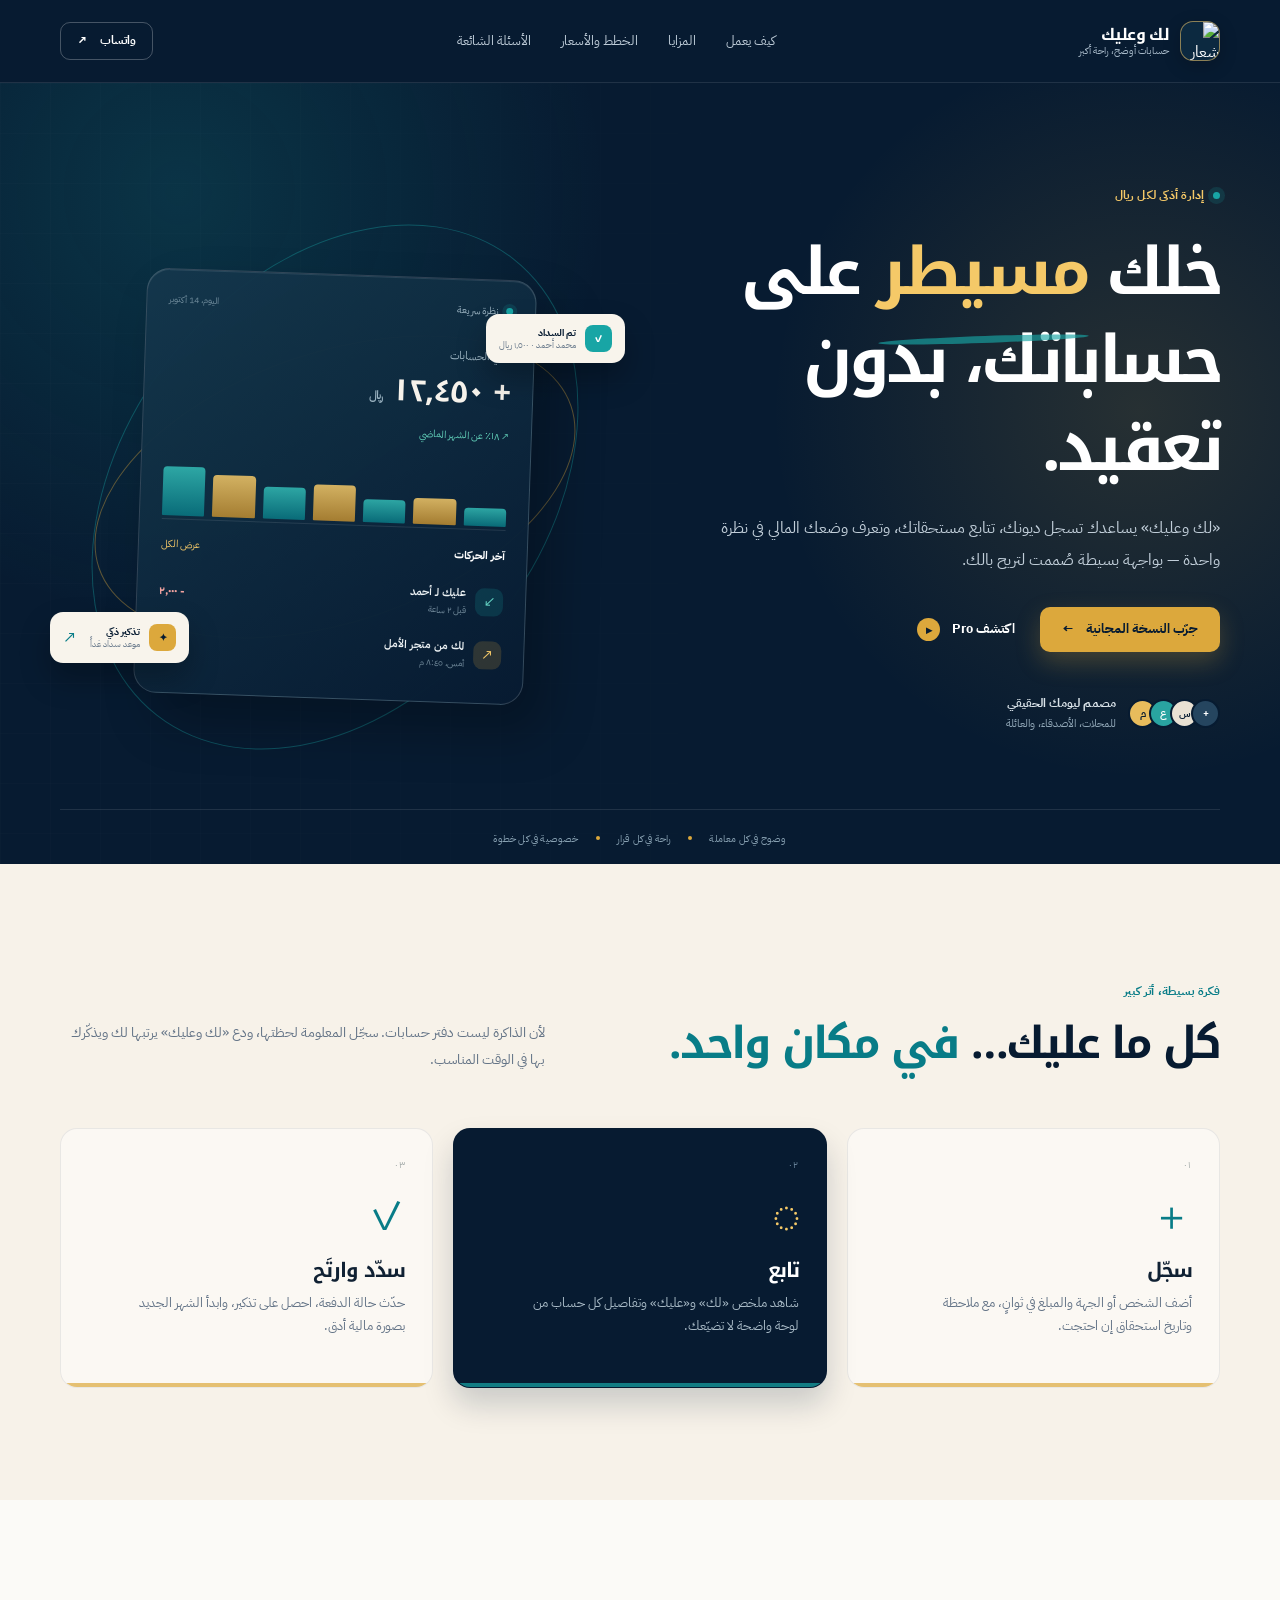
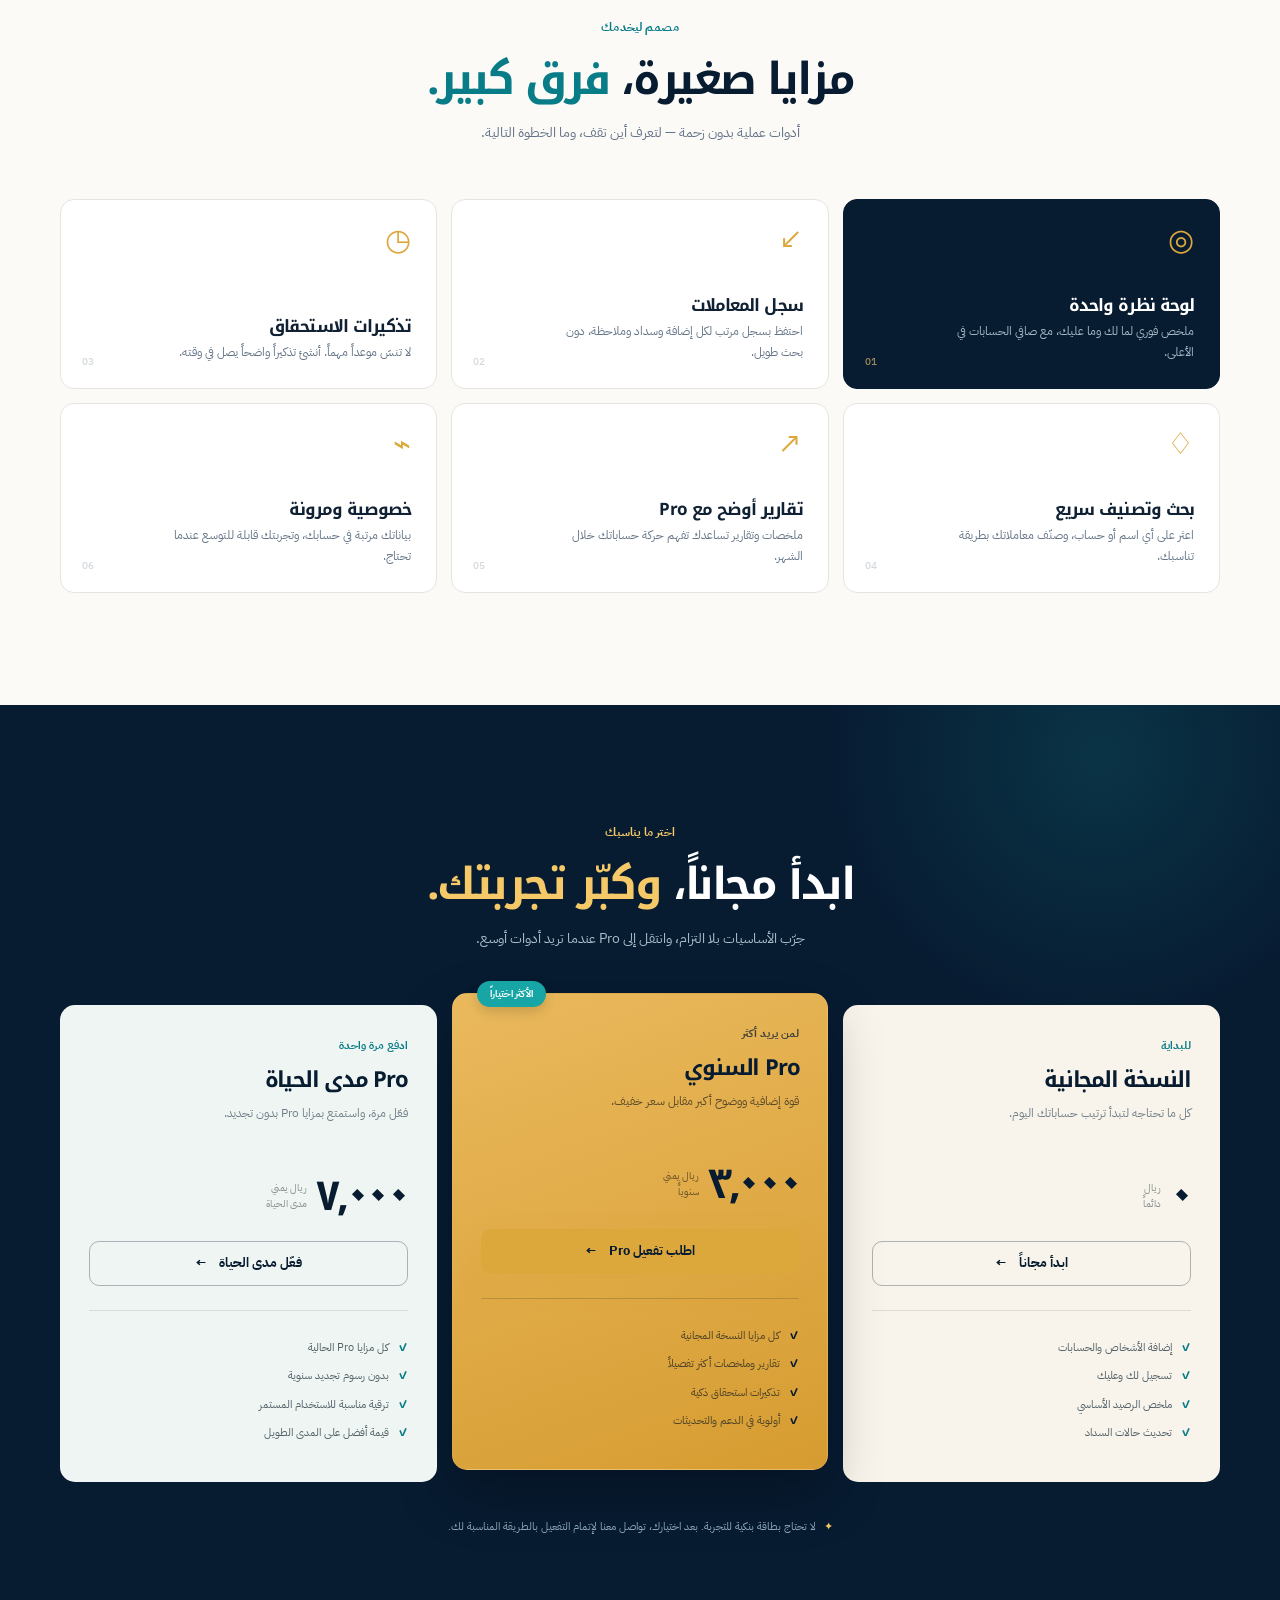
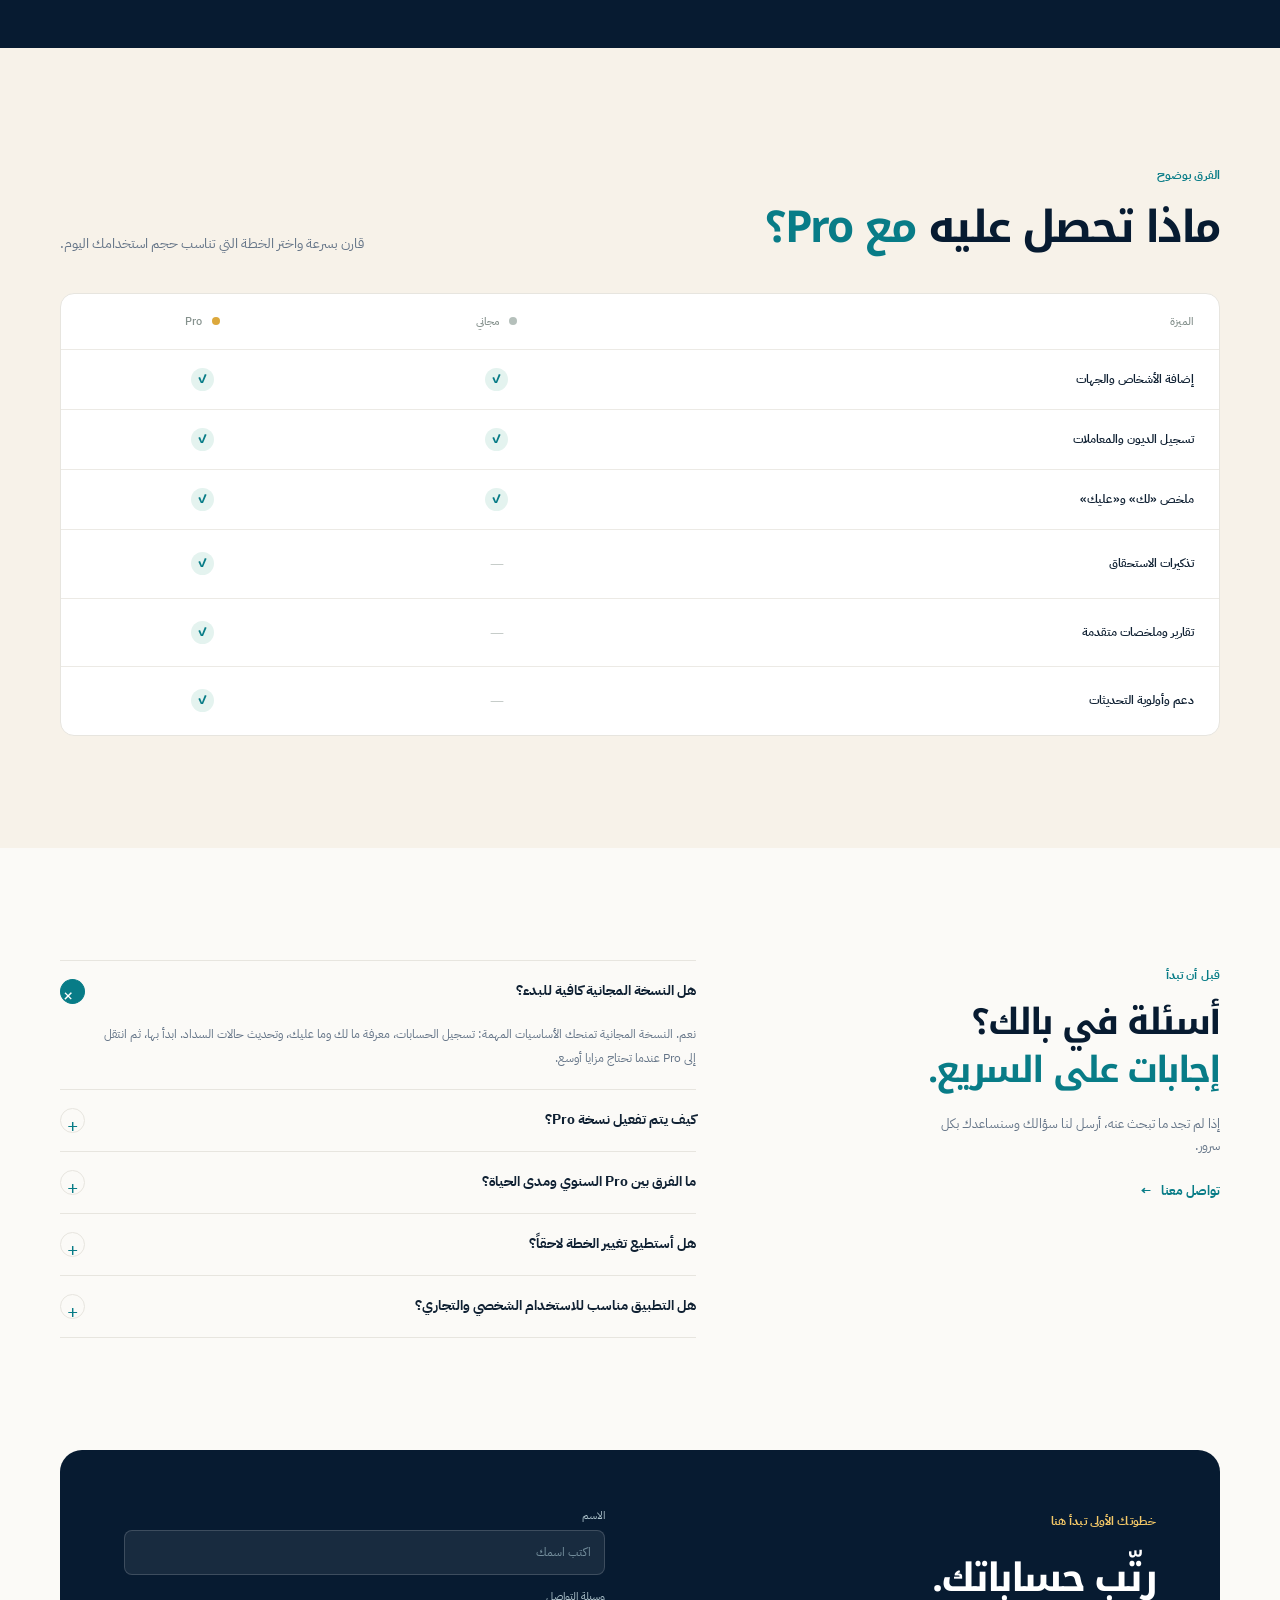
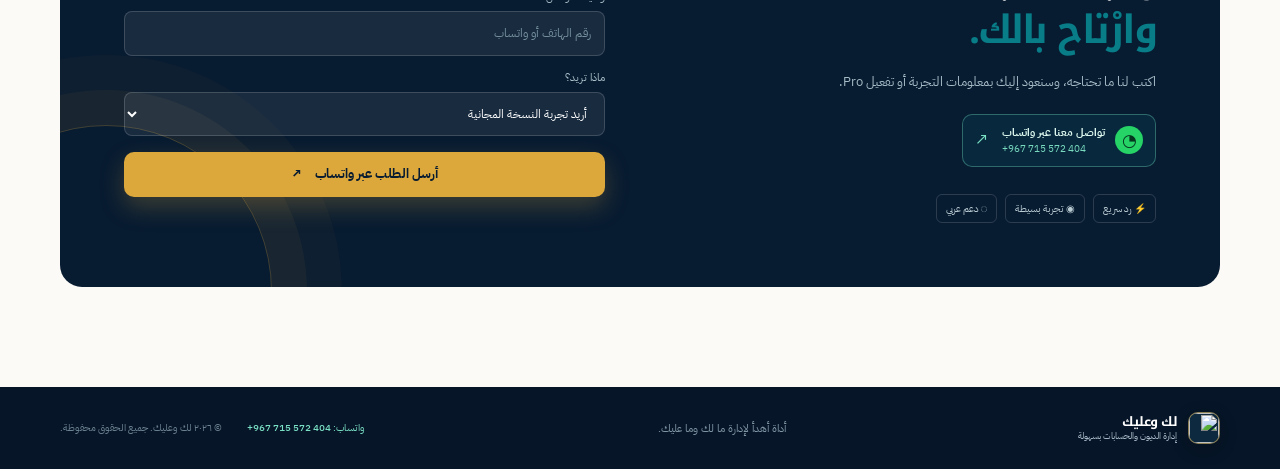
==== index.html @ b13b093b "Add files via upload" ====
<!doctype html>
<html lang="ar" dir="rtl">
  <head>
    <meta charset="UTF-8" />
    <meta name="viewport" content="width=device-width, initial-scale=1.0" />
    <meta name="theme-color" content="#071b31" />
    <meta name="description" content="لك وعليك — تطبيق ذكي لإدارة الديون والحسابات بسهولة ووضوح." />
    <title>لك وعليك | إدارة الديون والحسابات بذكاء</title>
    <link rel="preconnect" href="https://fonts.googleapis.com" />
    <link rel="preconnect" href="https://fonts.gstatic.com" crossorigin />
    <link href="https://fonts.googleapis.com/css2?family=IBM+Plex+Sans+Arabic:wght@400;500;600;700&family=Noto+Kufi+Arabic:wght@400;500;600;700;800&display=swap" rel="stylesheet" />
    <link rel="stylesheet" href="/styles.css" />
  </head>
  <body>
    <div class="site-shell">
      <header class="topbar" id="top">
        <div class="container topbar-inner">
          <a class="brand" href="#top" aria-label="العودة إلى بداية الصفحة">
            <span class="brand-mark"><img src="/public/assets/lakaleik-logo.png" alt="شعار لك وعليك" /></span>
            <span class="brand-copy"><strong>لك وعليك</strong><small>حسابات أوضح، راحة أكبر</small></span>
          </a>
          <button class="menu-toggle" type="button" aria-expanded="false" aria-controls="main-nav"><span></span><span></span><span></span><b class="sr-only">فتح القائمة</b></button>
          <nav class="main-nav" id="main-nav" aria-label="التنقل الرئيسي">
            <a href="#how">كيف يعمل</a>
            <a href="#features">المزايا</a>
            <a href="#plans">الخطط والأسعار</a>
            <a href="#faq">الأسئلة الشائعة</a>
          </nav>
          <a class="button button-small button-ghost" href="https://wa.me/967715572404" target="_blank" rel="noopener">واتساب <span>↗</span></a>
        </div>
      </header>

      <main>
        <section class="hero-section">
          <div class="hero-grid-pattern"></div>
          <div class="container hero-grid">
            <div class="hero-copy">
              <div class="eyebrow"><span class="pulse-dot"></span> إدارة أذكى لكل ريال</div>
              <h1>خلك <em>مسيطر</em> على حساباتك، بدون تعقيد.</h1>
              <p class="hero-lead">«لك وعليك» يساعدك تسجل ديونك، تتابع مستحقاتك، وتعرف وضعك المالي في نظرة واحدة — بواجهة بسيطة صُممت لتريح بالك.</p>
              <div class="hero-actions">
                <a class="button button-primary" href="#contact">جرّب النسخة المجانية <span>←</span></a>
                <a class="button button-link" href="#plans">اكتشف Pro <span class="play-icon">▶</span></a>
              </div>
              <div class="hero-proof">
                <div class="avatar-stack" aria-hidden="true"><i>م</i><i>ع</i><i>س</i><i>+</i></div>
                <div><strong>مصمم ليومك الحقيقي</strong><span>للمحلات، الأصدقاء، والعائلة</span></div>
              </div>
            </div>
            <div class="hero-visual" aria-label="معاينة واجهة التطبيق">
              <div class="orbit orbit-one"></div><div class="orbit orbit-two"></div>
              <div class="dashboard-card">
                <div class="dashboard-top"><span class="status-dot"></span><span>نظرة سريعة</span><span class="dashboard-date">اليوم، 14 أكتوبر</span></div>
                <div class="balance-block"><small>صافي الحسابات</small><strong>+ ١٢,٤٥٠ <b>ريال</b></strong><span class="trend-up">↗ ١٨٪ عن الشهر الماضي</span></div>
                <div class="mini-chart" aria-hidden="true"><span style="height:34%"></span><span style="height:49%"></span><span style="height:42%"></span><span style="height:66%"></span><span style="height:59%"></span><span style="height:78%"></span><span style="height:91%"></span></div>
                <div class="dashboard-divider"></div>
                <div class="activity-heading"><strong>آخر الحركات</strong><a href="#features">عرض الكل</a></div>
                <div class="activity-row"><span class="activity-icon teal">↙</span><span><b>عليك لـ أحمد</b><small>قبل ٢ ساعة</small></span><strong class="amount negative">- ٢,٠٠٠</strong></div>
                <div class="activity-row"><span class="activity-icon gold">↗</span><span><b>لك من متجر الأمل</b><small>أمس، ٨:٤٥ م</small></span><strong class="amount positive">+ ٤,٥٠٠</strong></div>
              </div>
              <div class="floating-note note-top"><span class="check-badge">✓</span><span><b>تم السداد</b><small>محمد أحمد · ١,٥٠٠ ريال</small></span></div>
              <div class="floating-note note-bottom"><span class="spark-icon">✦</span><span><b>تذكير ذكي</b><small>موعد سداد غداً</small></span><span class="note-arrow">↗</span></div>
            </div>
          </div>
          <div class="hero-bottom-line container"><span>وضوح في كل معاملة</span><i></i><span>راحة في كل قرار</span><i></i><span>خصوصية في كل خطوة</span></div>
        </section>

        <section class="section intro-section" id="how">
          <div class="container">
            <div class="section-heading split-heading">
              <div><span class="section-kicker">فكرة بسيطة، أثر كبير</span><h2>كل ما عليك… <span>في مكان واحد.</span></h2></div>
              <p>لأن الذاكرة ليست دفتر حسابات. سجّل المعلومة لحظتها، ودع «لك وعليك» يرتبها لك ويذكّرك بها في الوقت المناسب.</p>
            </div>
            <div class="steps-grid">
              <article class="step-card"><div class="step-number">٠١</div><div class="step-icon">＋</div><h3>سجّل</h3><p>أضف الشخص أو الجهة والمبلغ في ثوانٍ، مع ملاحظة وتاريخ استحقاق إن احتجت.</p><span class="step-line"></span></article>
              <article class="step-card featured-step"><div class="step-number">٠٢</div><div class="step-icon">◌</div><h3>تابع</h3><p>شاهد ملخص «لك» و«عليك» وتفاصيل كل حساب من لوحة واضحة لا تضيّعك.</p><span class="step-line"></span></article>
              <article class="step-card"><div class="step-number">٠٣</div><div class="step-icon">✓</div><h3>سدّد وارتَح</h3><p>حدّث حالة الدفعة، احصل على تذكير، وابدأ الشهر الجديد بصورة مالية أدق.</p><span class="step-line"></span></article>
            </div>
          </div>
        </section>

        <section class="section features-section" id="features">
          <div class="container">
            <div class="section-heading center-heading"><span class="section-kicker">مصمم ليخدمك</span><h2>مزايا صغيرة، <span>فرق كبير.</span></h2><p>أدوات عملية بدون زحمة — لتعرف أين تقف، وما الخطوة التالية.</p></div>
            <div class="features-grid">
              <article class="feature-card feature-highlight"><span class="feature-symbol">◎</span><div><h3>لوحة نظرة واحدة</h3><p>ملخص فوري لما لك وما عليك، مع صافي الحسابات في الأعلى.</p></div><b class="feature-index">01</b></article>
              <article class="feature-card"><span class="feature-symbol">↙</span><div><h3>سجل المعاملات</h3><p>احتفظ بسجل مرتب لكل إضافة وسداد وملاحظة، دون بحث طويل.</p></div><b class="feature-index">02</b></article>
              <article class="feature-card"><span class="feature-symbol">◷</span><div><h3>تذكيرات الاستحقاق</h3><p>لا تنسَ موعداً مهماً. أنشئ تذكيراً واضحاً يصل في وقته.</p></div><b class="feature-index">03</b></article>
              <article class="feature-card"><span class="feature-symbol">♢</span><div><h3>بحث وتصنيف سريع</h3><p>اعثر على أي اسم أو حساب، وصنّف معاملاتك بطريقة تناسبك.</p></div><b class="feature-index">04</b></article>
              <article class="feature-card"><span class="feature-symbol">↗</span><div><h3>تقارير أوضح مع Pro</h3><p>ملخصات وتقارير تساعدك تفهم حركة حساباتك خلال الشهر.</p></div><b class="feature-index">05</b></article>
              <article class="feature-card"><span class="feature-symbol">⌁</span><div><h3>خصوصية ومرونة</h3><p>بياناتك مرتبة في حسابك، وتجربتك قابلة للتوسع عندما تحتاج.</p></div><b class="feature-index">06</b></article>
            </div>
          </div>
        </section>

        <section class="section pricing-section" id="plans">
          <div class="pricing-glow"></div>
          <div class="container">
            <div class="section-heading center-heading light-heading"><span class="section-kicker">اختر ما يناسبك</span><h2>ابدأ مجاناً، <span>وكبّر تجربتك.</span></h2><p>جرّب الأساسيات بلا التزام، وانتقل إلى Pro عندما تريد أدوات أوسع.</p></div>
            <div class="pricing-grid">
              <article class="price-card free-card"><div class="plan-label">للبداية</div><h3>النسخة المجانية</h3><p class="plan-description">كل ما تحتاجه لتبدأ ترتيب حساباتك اليوم.</p><div class="price-line"><strong>٠</strong><span>ريال<br />دائماً</span></div><a class="button button-outline-dark" href="#contact" data-plan="النسخة المجانية">ابدأ مجاناً <span>←</span></a><ul class="check-list"><li>إضافة الأشخاص والحسابات</li><li>تسجيل لك وعليك</li><li>ملخص الرصيد الأساسي</li><li>تحديث حالات السداد</li></ul></article>
              <article class="price-card pro-card"><div class="popular-ribbon">الأكثر اختياراً</div><div class="plan-label">لمن يريد أكثر</div><h3>Pro السنوي</h3><p class="plan-description">قوة إضافية ووضوح أكبر مقابل سعر خفيف.</p><div class="price-line"><strong>٣,٠٠٠</strong><span>ريال يمني<br />سنوياً</span></div><a class="button button-primary" href="#contact" data-plan="Pro السنوي — 3000 ريال يمني">اطلب تفعيل Pro <span>←</span></a><ul class="check-list"><li>كل مزايا النسخة المجانية</li><li>تقارير وملخصات أكثر تفصيلاً</li><li>تذكيرات استحقاق ذكية</li><li>أولوية في الدعم والتحديثات</li></ul></article>
              <article class="price-card lifetime-card"><div class="plan-label">ادفع مرة واحدة</div><h3>Pro مدى الحياة</h3><p class="plan-description">فعّل مرة، واستمتع بمزايا Pro بدون تجديد.</p><div class="price-line"><strong>٧,٠٠٠</strong><span>ريال يمني<br />مدى الحياة</span></div><a class="button button-outline-dark" href="#contact" data-plan="Pro مدى الحياة — 7000 ريال يمني">فعّل مدى الحياة <span>←</span></a><ul class="check-list"><li>كل مزايا Pro الحالية</li><li>بدون رسوم تجديد سنوية</li><li>ترقية مناسبة للاستخدام المستمر</li><li>قيمة أفضل على المدى الطويل</li></ul></article>
            </div>
            <p class="pricing-note"><span>✦</span> لا تحتاج بطاقة بنكية للتجربة. بعد اختيارك، تواصل معنا لإتمام التفعيل بالطريقة المناسبة لك.</p>
          </div>
        </section>

        <section class="section compare-section">
          <div class="container">
            <div class="section-heading split-heading compare-heading"><div><span class="section-kicker">الفرق بوضوح</span><h2>ماذا تحصل عليه <span>مع Pro؟</span></h2></div><p>قارن بسرعة واختر الخطة التي تناسب حجم استخدامك اليوم.</p></div>
            <div class="comparison-wrap"><table class="comparison-table"><thead><tr><th>الميزة</th><th><span class="table-plan free-plan-dot"></span> مجاني</th><th><span class="table-plan pro-plan-dot"></span> Pro</th></tr></thead><tbody><tr><td>إضافة الأشخاص والجهات</td><td><span class="yes">✓</span></td><td><span class="yes">✓</span></td></tr><tr><td>تسجيل الديون والمعاملات</td><td><span class="yes">✓</span></td><td><span class="yes">✓</span></td></tr><tr><td>ملخص «لك» و«عليك»</td><td><span class="yes">✓</span></td><td><span class="yes">✓</span></td></tr><tr><td>تذكيرات الاستحقاق</td><td><span class="muted-dash">—</span></td><td><span class="yes">✓</span></td></tr><tr><td>تقارير وملخصات متقدمة</td><td><span class="muted-dash">—</span></td><td><span class="yes">✓</span></td></tr><tr><td>دعم وأولوية التحديثات</td><td><span class="muted-dash">—</span></td><td><span class="yes">✓</span></td></tr></tbody></table></div>
          </div>
        </section>

        <section class="section faq-section" id="faq">
          <div class="container faq-layout">
            <div class="faq-intro"><span class="section-kicker">قبل أن تبدأ</span><h2>أسئلة في بالك؟<br /><span>إجابات على السريع.</span></h2><p>إذا لم تجد ما تبحث عنه، أرسل لنا سؤالك وسنساعدك بكل سرور.</p><a class="text-link" href="#contact">تواصل معنا <span>←</span></a></div>
            <div class="faq-list">
              <details open><summary>هل النسخة المجانية كافية للبدء؟<span>+</span></summary><p>نعم. النسخة المجانية تمنحك الأساسيات المهمة: تسجيل الحسابات، معرفة ما لك وما عليك، وتحديث حالات السداد. ابدأ بها، ثم انتقل إلى Pro عندما تحتاج مزايا أوسع.</p></details>
              <details><summary>كيف يتم تفعيل نسخة Pro؟<span>+</span></summary><p>اختر الخطة المناسبة من الصفحة وأرسل طلب التفعيل. سيتواصل معك فريقنا لتأكيد بياناتك وإتمام التفعيل بالطريقة المتاحة لك.</p></details>
              <details><summary>ما الفرق بين Pro السنوي ومدى الحياة؟<span>+</span></summary><p>التفعيل السنوي يكلف 3000 ريال يمني ويجدد كل سنة، بينما تفعيل مدى الحياة يكلف 7000 ريال يمني ويدفع مرة واحدة دون رسوم تجديد.</p></details>
              <details><summary>هل أستطيع تغيير الخطة لاحقاً؟<span>+</span></summary><p>بالتأكيد. يمكنك البدء بالمجاني ثم طلب الترقية إلى Pro في أي وقت يناسبك.</p></details>
              <details><summary>هل التطبيق مناسب للاستخدام الشخصي والتجاري؟<span>+</span></summary><p>نعم، صُمم ليكون مفيداً في الحسابات الشخصية، بين الأصدقاء والعائلة، ولأصحاب المحلات والأعمال الصغيرة.</p></details>
            </div>
          </div>
        </section>

        <section class="contact-section" id="contact">
          <div class="container contact-card">
            <div class="contact-copy"><span class="section-kicker">خطوتك الأولى تبدأ هنا</span><h2>رتّب حساباتك.<br /><span>وارْتاح بالك.</span></h2><p>اكتب لنا ما تحتاجه، وسنعود إليك بمعلومات التجربة أو تفعيل Pro.</p><a class="whatsapp-link" href="https://wa.me/967715572404?text=%D8%A7%D9%84%D8%B3%D9%84%D8%A7%D9%85%20%D8%B9%D9%84%D9%8A%D9%83%D9%85%D8%8C%20%D8%A3%D8%B1%D8%BA%D8%A8%20%D8%A8%D9%85%D8%B9%D8%B1%D9%81%D8%A9%20%D8%A7%D9%84%D9%85%D8%B2%D9%8A%D8%AF%20%D8%B9%D9%86%20%D8%AA%D8%B7%D8%A8%D9%8A%D9%82%20%D9%84%D9%83%20%D9%88%D8%B9%D9%84%D9%8A%D9%83" target="_blank" rel="noopener"><span class="whatsapp-icon">◔</span><span><b>تواصل معنا عبر واتساب</b><small dir="ltr">+967 715 572 404</small></span><span class="whatsapp-arrow">↗</span></a><div class="contact-badges"><span>⚡ رد سريع</span><span>◉ تجربة بسيطة</span><span>◌ دعم عربي</span></div></div>
            <form class="contact-form" id="contact-form"><label>الاسم <input name="name" type="text" placeholder="اكتب اسمك" required /></label><label>وسيلة التواصل <input name="contact" type="text" placeholder="رقم الهاتف أو واتساب" required /></label><label>ماذا تريد؟ <select name="plan"><option value="النسخة المجانية">أريد تجربة النسخة المجانية</option><option value="Pro السنوي">أريد تفعيل Pro السنوي</option><option value="Pro مدى الحياة">أريد تفعيل Pro مدى الحياة</option><option value="استفسار عام">لدي استفسار عام</option></select></label><button class="button button-primary button-full" type="submit">أرسل الطلب عبر واتساب <span>↗</span></button><p class="form-status" id="form-status" role="status"></p></form>
          </div>
        </section>
      </main>

      <footer class="footer"><div class="container footer-inner"><a class="brand footer-brand" href="#top"><span class="brand-mark"><img src="/public/assets/lakaleik-logo.png" alt="" /></span><span class="brand-copy"><strong>لك وعليك</strong><small>إدارة الديون والحسابات بسهولة</small></span></a><p>أداة أهدأ لإدارة ما لك وما عليك.</p><a class="footer-whatsapp" href="https://wa.me/967715572404" target="_blank" rel="noopener">واتساب: <b dir="ltr">+967 715 572 404</b></a><span class="footer-copy">© ٢٠٢٦ لك وعليك. جميع الحقوق محفوظة.</span></div></footer>
    </div>
    <div class="toast" id="toast" role="status"></div>
    <script src="/script.js" defer></script>
  </body>
</html>
---- styles.css ----
@import url('https://fonts.googleapis.com/css2?family=IBM+Plex+Sans+Arabic:wght@400;500;600;700&family=Noto+Kufi+Arabic:wght@400;500;600;700;800&display=swap');

:root { --navy:#071b31; --navy-2:#0b2742; --ink:#102133; --muted:#647487; --cream:#f7f2e9; --paper:#fbfaf7; --gold:#dca83c; --gold-light:#f5c968; --teal:#18a5a5; --teal-deep:#087c87; --line:#e7e5df; --shadow:0 18px 55px rgba(7,27,49,.12); }
* { box-sizing:border-box; }
html { scroll-behavior:smooth; }
body { margin:0; color:var(--ink); background:var(--paper); font-family:'IBM Plex Sans Arabic',Tahoma,sans-serif; line-height:1.75; -webkit-font-smoothing:antialiased; }
a { color:inherit; text-decoration:none; }
button,input,select { font:inherit; }
button { cursor:pointer; }
img { max-width:100%; display:block; }
.container { width:min(1160px,calc(100% - 48px)); margin-inline:auto; }
.sr-only { position:absolute; width:1px; height:1px; padding:0; margin:-1px; overflow:hidden; clip:rect(0,0,0,0); white-space:nowrap; border:0; }

.topbar { position:relative; z-index:20; background:var(--navy); color:#fff; border-bottom:1px solid rgba(255,255,255,.1); }
.topbar-inner { min-height:82px; display:flex; align-items:center; gap:28px; }
.brand { display:inline-flex; align-items:center; gap:11px; min-width:max-content; }
.brand-mark { width:40px; height:40px; border-radius:13px; overflow:hidden; border:1px solid rgba(245,201,104,.55); background:#0c2940; box-shadow:0 5px 18px rgba(0,0,0,.2); }
.brand-mark img { width:100%; height:100%; object-fit:cover; }
.brand-copy { display:flex; flex-direction:column; gap:0; line-height:1.25; }
.brand-copy strong { font-family:'Noto Kufi Arabic',sans-serif; font-size:16px; letter-spacing:-.04em; }
.brand-copy small { color:#a8bac9; font-size:10px; }
.main-nav { display:flex; align-items:center; gap:30px; margin-inline:auto; color:#bdcbd7; font-size:13px; }
.main-nav a { transition:color .2s; }
.main-nav a:hover { color:var(--gold-light); }
.button { display:inline-flex; align-items:center; justify-content:center; gap:12px; border-radius:10px; padding:13px 21px; border:1px solid transparent; font-weight:700; font-size:13px; line-height:1.3; transition:transform .2s, box-shadow .2s, background .2s, border-color .2s; }
.button:hover { transform:translateY(-2px); }
.button-primary { background:var(--gold); color:var(--navy); box-shadow:0 10px 24px rgba(220,168,60,.25); }
.button-primary:hover { background:var(--gold-light); box-shadow:0 14px 28px rgba(220,168,60,.3); }
.button-ghost { color:#fff; border-color:rgba(255,255,255,.25); padding:10px 16px; }
.button-ghost:hover { border-color:var(--gold); color:var(--gold-light); }
.button-small { font-size:12px; }
.button-link { color:#fff; padding-inline:0; }
.button-link:hover { color:var(--gold-light); }
.play-icon { width:23px; height:23px; display:grid; place-items:center; font-size:8px; color:var(--navy); background:var(--gold); border-radius:50%; }
.menu-toggle { display:none; margin-inline-start:auto; background:transparent; border:0; padding:8px; }
.menu-toggle span { display:block; width:22px; height:2px; background:#fff; margin:4px 0; border-radius:2px; }

.hero-section { position:relative; overflow:hidden; background:var(--navy); color:#fff; min-height:650px; padding:82px 0 0; }
.hero-section:before { content:''; position:absolute; inset:0; background:radial-gradient(circle at 14% 14%,rgba(24,165,165,.18),transparent 33%), radial-gradient(circle at 89% 42%,rgba(220,168,60,.15),transparent 30%); pointer-events:none; }
.hero-grid-pattern { position:absolute; inset:0; opacity:.12; background-image:linear-gradient(rgba(255,255,255,.15) 1px,transparent 1px),linear-gradient(90deg,rgba(255,255,255,.15) 1px,transparent 1px); background-size:50px 50px; mask-image:linear-gradient(90deg,rgba(0,0,0,.7),transparent 78%); }
.hero-grid { position:relative; display:grid; grid-template-columns:1fr 1fr; gap:60px; align-items:center; }
.hero-copy { padding:15px 0 75px; max-width:590px; }
.eyebrow,.section-kicker { display:inline-flex; align-items:center; gap:9px; text-transform:none; color:var(--gold-light); font-size:12px; font-weight:700; letter-spacing:.01em; }
.pulse-dot { width:7px; height:7px; display:inline-block; border-radius:50%; background:var(--teal); box-shadow:0 0 0 5px rgba(24,165,165,.16); }
h1,h2,h3 { font-family:'Noto Kufi Arabic',sans-serif; margin:0; line-height:1.35; letter-spacing:-.055em; }
h1 { font-size:clamp(38px,5.1vw,68px); margin:20px 0 20px; max-width:590px; }
h1 em { color:var(--gold-light); font-style:normal; position:relative; white-space:nowrap; }
h1 em:after { content:''; position:absolute; right:0; left:3px; bottom:-9px; height:7px; background:var(--teal); opacity:.65; transform:skew(-25deg) rotate(-2deg); border-radius:50%; }
.hero-lead { color:#c1ced9; font-size:16px; max-width:535px; line-height:2; margin:0 0 28px; }
.hero-actions { display:flex; align-items:center; gap:24px; flex-wrap:wrap; }
.hero-proof { margin-top:38px; display:flex; align-items:center; gap:12px; color:#dce5eb; font-size:12px; }
.hero-proof strong,.hero-proof span { display:block; }
.hero-proof span { color:#8fa5b5; font-size:11px; }
.avatar-stack { display:flex; direction:ltr; padding-left:8px; }
.avatar-stack i { display:grid; place-items:center; width:29px; height:29px; border:2px solid var(--navy); margin-left:-8px; border-radius:50%; background:#e8bc5c; color:var(--navy); font-size:10px; font-style:normal; font-weight:700; }
.avatar-stack i:nth-child(2) { background:#29a4a1; color:#fff; }.avatar-stack i:nth-child(3) { background:#e9e1d3; }.avatar-stack i:nth-child(4) { background:#25455f; color:#fff; }
.hero-visual { position:relative; min-height:505px; display:grid; place-items:center; }
.orbit { position:absolute; border-radius:50%; border:1px solid rgba(220,168,60,.4); transform:rotate(-19deg); }
.orbit-one { width:500px; height:270px; }.orbit-two { width:420px; height:580px; border-color:rgba(24,165,165,.38); transform:rotate(38deg); }
.dashboard-card { position:relative; z-index:2; width:min(390px,90%); padding:22px; border:1px solid rgba(255,255,255,.16); border-radius:23px; background:linear-gradient(145deg,rgba(20,55,76,.97),rgba(7,27,49,.98)); box-shadow:22px 28px 50px rgba(0,0,0,.26),inset 0 1px rgba(255,255,255,.1); transform:rotate(2deg); }
.dashboard-top { display:flex; align-items:center; gap:7px; color:#9cb4c2; font-size:10px; }.status-dot { width:7px; height:7px; border-radius:50%; background:var(--teal); box-shadow:0 0 0 4px rgba(24,165,165,.15); }.dashboard-date { margin-right:auto; color:#708c9c; font-size:9px; }
.balance-block { padding:27px 0 16px; }.balance-block small { color:#9cb4c2; font-size:11px; display:block; }.balance-block strong { display:block; font-size:31px; font-family:'Noto Kufi Arabic'; color:#f6f2eb; letter-spacing:-.04em; }.balance-block strong b { font-family:'IBM Plex Sans Arabic'; font-size:12px; color:#9cb4c2; font-weight:500; }.trend-up { color:#62d1ba; font-size:10px; }
.mini-chart { height:65px; display:flex; align-items:end; justify-content:space-between; gap:8px; padding:8px 0 3px; }.mini-chart span { flex:1; border-radius:4px 4px 1px 1px; background:linear-gradient(to top,var(--teal-deep),#35c5bd); opacity:.8; }.mini-chart span:nth-child(2n) { background:linear-gradient(to top,#bf8c2f,var(--gold-light)); opacity:.85; }
.dashboard-divider { height:1px; background:rgba(255,255,255,.1); }.activity-heading { display:flex; justify-content:space-between; padding:16px 0 10px; font-size:11px; }.activity-heading a { color:var(--gold-light); font-size:10px; }.activity-row { display:grid; grid-template-columns:28px 1fr auto; align-items:center; gap:9px; padding:9px 0; }.activity-icon { display:grid; place-items:center; width:28px; height:28px; border-radius:9px; font-size:15px; }.activity-icon.teal { color:#65d5c5; background:rgba(24,165,165,.18); }.activity-icon.gold { color:var(--gold-light); background:rgba(220,168,60,.18); }.activity-row b,.activity-row small { display:block; }.activity-row b { font-size:11px; color:#ecf1f3; font-weight:600; }.activity-row small { color:#71899a; font-size:9px; }.amount { font-size:11px; }.amount.negative { color:#f2a3a0; }.amount.positive { color:#6bd5bf; }
.floating-note { position:absolute; z-index:4; display:flex; align-items:center; gap:9px; background:#f8f4ec; color:var(--navy); border-radius:13px; padding:11px 13px; box-shadow:0 16px 30px rgba(0,0,0,.26); font-size:10px; animation:float 5s ease-in-out infinite; }.floating-note b,.floating-note small { display:block; line-height:1.35; }.floating-note small { color:#718091; font-size:9px; }.note-top { top:80px; right:-15px; }.note-bottom { bottom:76px; left:-10px; animation-delay:-2.2s; }.check-badge,.spark-icon { display:grid; place-items:center; width:27px; height:27px; border-radius:8px; color:#fff; font-weight:700; }.check-badge { background:var(--teal); }.spark-icon { background:var(--gold); color:var(--navy); }.note-arrow { color:var(--teal-deep); font-size:17px; margin-right:4px; }.hero-bottom-line { position:relative; display:flex; justify-content:center; align-items:center; gap:17px; padding:20px 0 17px; color:#87a0b1; font-size:10px; letter-spacing:.02em; border-top:1px solid rgba(255,255,255,.1); }.hero-bottom-line i { width:4px; height:4px; border-radius:50%; background:var(--gold); }
@keyframes float { 0%,100%{transform:translateY(0)} 50%{transform:translateY(-8px)} }

.section { padding:112px 0; }.section-heading { margin-bottom:54px; }.section-kicker { color:var(--teal-deep); font-size:12px; margin-bottom:12px; }.section-heading h2 { font-size:clamp(28px,3.5vw,44px); color:var(--navy); }.section-heading h2 span,.faq-intro h2 span,.contact-copy h2 span { color:var(--teal-deep); }.section-heading > p { color:var(--muted); max-width:485px; margin:12px 0 0; font-size:14px; }.split-heading { display:flex; justify-content:space-between; align-items:end; gap:40px; }.split-heading > p { margin:0; line-height:1.9; }.center-heading { text-align:center; }.center-heading > p { margin-inline:auto; }
.intro-section { background:var(--cream); }.steps-grid { display:grid; grid-template-columns:repeat(3,1fr); gap:20px; }.step-card { position:relative; min-height:260px; background:rgba(255,255,255,.46); border:1px solid rgba(16,33,51,.08); border-radius:17px; padding:27px; overflow:hidden; transition:transform .25s,box-shadow .25s; }.step-card:hover { transform:translateY(-7px); box-shadow:var(--shadow); }.step-card.featured-step { background:var(--navy); color:#fff; box-shadow:0 17px 30px rgba(7,27,49,.18); }.step-number { color:#a9b0ae; font-size:10px; letter-spacing:.08em; }.featured-step .step-number { color:#668198; }.step-icon { font-size:41px; color:var(--teal-deep); line-height:1; margin:23px 0 20px; }.featured-step .step-icon { color:var(--gold-light); }.step-card h3 { font-size:20px; }.step-card p { color:var(--muted); font-size:13px; line-height:1.8; margin:7px 0 0; max-width:270px; }.featured-step p { color:#a8bac6; }.step-line { position:absolute; bottom:0; right:0; left:0; height:4px; background:var(--teal); opacity:.7; }.step-card:not(.featured-step) .step-line { background:var(--gold); }
.features-section { background:var(--paper); }.features-grid { display:grid; grid-template-columns:repeat(3,1fr); gap:14px; }.feature-card { min-height:190px; display:flex; flex-direction:column; justify-content:space-between; padding:25px; background:#fff; border:1px solid var(--line); border-radius:14px; position:relative; overflow:hidden; transition:transform .25s,box-shadow .25s,border-color .25s; }.feature-card:hover { transform:translateY(-5px); box-shadow:var(--shadow); border-color:#d4d6d0; }.feature-highlight { background:var(--navy); color:#fff; border-color:var(--navy); }.feature-symbol { color:var(--gold); font-size:30px; line-height:1; }.feature-card h3 { font-size:17px; margin-top:15px; }.feature-card p { color:var(--muted); font-size:12px; margin:4px 0 0; line-height:1.75; max-width:255px; }.feature-highlight p { color:#a5bac7; }.feature-index { position:absolute; left:21px; bottom:18px; color:#bbc3c7; opacity:.65; font-size:10px; font-weight:500; }.feature-highlight .feature-index { color:var(--gold-light); }
.pricing-section { position:relative; overflow:hidden; background:var(--navy); color:#fff; }.pricing-glow { position:absolute; width:600px; height:600px; border-radius:50%; background:radial-gradient(circle,rgba(24,165,165,.18),transparent 65%); top:-250px; right:-120px; }.light-heading .section-kicker { color:var(--gold-light); }.light-heading h2 { color:#fff; }.light-heading h2 span { color:var(--gold-light); }.light-heading > p { color:#a9bfca; }
.pricing-grid { position:relative; display:grid; grid-template-columns:repeat(3,1fr); gap:15px; align-items:stretch; }.price-card { position:relative; background:#f8f4eb; color:var(--navy); border-radius:15px; padding:30px 28px; display:flex; flex-direction:column; border:1px solid rgba(255,255,255,.1); }.pro-card { background:linear-gradient(160deg,#eab95d,#d69c31); transform:translateY(-12px); box-shadow:0 24px 55px rgba(0,0,0,.26); }.lifetime-card { background:#eef5f2; }.plan-label { font-size:11px; font-weight:700; color:var(--teal-deep); }.pro-card .plan-label { color:var(--navy); opacity:.75; }.price-card h3 { font-size:22px; margin-top:10px; }.plan-description { min-height:53px; color:#73808a; font-size:12px; line-height:1.7; margin:8px 0 19px; }.pro-card .plan-description { color:#5d4b28; }.price-line { display:flex; align-items:center; gap:9px; margin-bottom:24px; }.price-line strong { font-size:42px; line-height:1; font-family:'Noto Kufi Arabic'; letter-spacing:-.08em; }.price-line span { color:#87918f; font-size:10px; line-height:1.6; }.pro-card .price-line span { color:#68542a; }.button-outline-dark { border-color:rgba(7,27,49,.3); color:var(--navy); }.button-outline-dark:hover { background:var(--navy); color:#fff; }.price-card .button { width:100%; }.check-list { list-style:none; padding:0; margin:24px 0 0; border-top:1px solid rgba(16,33,51,.12); padding-top:18px; }.check-list li { color:#53626a; font-size:11px; margin:9px 0; padding-right:19px; position:relative; }.check-list li:before { content:'✓'; position:absolute; right:0; color:var(--teal-deep); font-weight:700; }.pro-card .check-list { border-color:rgba(7,27,49,.18); }.pro-card .check-list li { color:#4f4327; }.pro-card .check-list li:before { color:var(--navy); }.popular-ribbon { position:absolute; top:-13px; left:24px; padding:4px 13px; border-radius:999px; background:var(--teal); color:#fff; font-size:10px; font-weight:700; box-shadow:0 5px 12px rgba(0,0,0,.14); }.pricing-note { position:relative; color:#8ca5b3; text-align:center; margin:35px 0 0; font-size:11px; }.pricing-note span { color:var(--gold-light); margin-left:5px; }
.compare-section { background:var(--cream); }.compare-heading { margin-bottom:35px; }.comparison-wrap { overflow-x:auto; background:#fff; border:1px solid var(--line); border-radius:14px; }.comparison-table { width:100%; border-collapse:collapse; min-width:620px; text-align:right; }.comparison-table th,.comparison-table td { padding:18px 25px; border-bottom:1px solid #eceae5; font-size:12px; }.comparison-table th { color:#85918d; font-weight:500; font-size:11px; }.comparison-table th:not(:first-child) { text-align:center; }.comparison-table tr:last-child td { border-bottom:0; }.comparison-table td:first-child { color:var(--ink); font-weight:600; }.comparison-table td:not(:first-child) { text-align:center; }.table-plan { display:inline-block; width:8px; height:8px; border-radius:50%; margin-left:7px; }.free-plan-dot { background:#b5c0bb; }.pro-plan-dot { background:var(--gold); }.yes { display:inline-grid; place-items:center; width:23px; height:23px; border-radius:50%; color:var(--teal-deep); background:#e4f3ef; font-weight:700; }.muted-dash { color:#c6ccc9; font-size:18px; }
.faq-section { background:var(--paper); }.faq-layout { display:grid; grid-template-columns:.8fr 1.2fr; gap:100px; align-items:start; }.faq-intro h2 { font-size:36px; color:var(--navy); }.faq-intro p { color:var(--muted); font-size:13px; max-width:300px; margin:18px 0; }.text-link { color:var(--teal-deep); font-weight:700; font-size:13px; }.text-link span { margin-right:6px; }.faq-list details { border-top:1px solid var(--line); padding:0; }.faq-list details:last-child { border-bottom:1px solid var(--line); }.faq-list summary { list-style:none; display:flex; align-items:center; justify-content:space-between; padding:18px 0; cursor:pointer; font-weight:700; font-size:14px; color:var(--ink); }.faq-list summary::-webkit-details-marker { display:none; }.faq-list summary span { display:grid; place-items:center; width:25px; height:25px; border:1px solid var(--line); border-radius:50%; color:var(--teal-deep); font-size:19px; font-weight:400; transition:transform .2s,background .2s; }.faq-list details[open] summary span { transform:rotate(45deg); background:var(--teal-deep); color:#fff; border-color:var(--teal-deep); }.faq-list details p { max-width:600px; color:var(--muted); font-size:12px; line-height:2; padding:0 0 19px; margin:0; }
.contact-section { padding:0 0 100px; background:var(--paper); }.contact-card { background:var(--navy); border-radius:22px; padding:56px 64px; display:grid; grid-template-columns:1fr 1fr; gap:70px; color:#fff; position:relative; overflow:hidden; }.contact-card:after { content:''; position:absolute; width:330px; height:330px; border:1px solid rgba(220,168,60,.27); border-radius:50%; left:-120px; bottom:-170px; box-shadow:0 0 0 35px rgba(220,168,60,.05),0 0 0 70px rgba(220,168,60,.03); }.contact-copy { position:relative; z-index:1; }.contact-copy .section-kicker { color:var(--gold-light); }.contact-copy h2 { color:#fff; font-size:39px; margin:8px 0 14px; }.contact-copy p { color:#a7bcc7; font-size:13px; max-width:330px; }.contact-badges { display:flex; gap:8px; flex-wrap:wrap; margin-top:27px; }.contact-badges span { color:#b9cbd2; border:1px solid rgba(255,255,255,.15); padding:5px 9px; border-radius:6px; font-size:10px; }.contact-form { position:relative; z-index:1; display:grid; gap:12px; }.contact-form label { color:#abc0c9; font-size:11px; }.contact-form input,.contact-form select { width:100%; display:block; margin-top:5px; border:1px solid rgba(255,255,255,.16); background:rgba(255,255,255,.07); color:#fff; border-radius:8px; padding:11px 13px; outline:none; font-size:12px; }.contact-form input::placeholder { color:#76909e; }.contact-form input:focus,.contact-form select:focus { border-color:var(--gold); box-shadow:0 0 0 3px rgba(220,168,60,.12); }.contact-form select option { color:var(--ink); }.button-full { width:100%; margin-top:4px; }.form-status { min-height:22px; margin:0; color:#87e1cb; font-size:11px; }
.footer { background:#061527; color:#fff; padding:25px 0; }.footer-inner { display:flex; align-items:center; gap:25px; }.footer-brand .brand-mark { width:32px; height:32px; border-radius:10px; }.footer-brand .brand-copy strong { font-size:13px; }.footer-brand .brand-copy small { font-size:9px; }.footer-inner p { color:#7f96a5; font-size:11px; margin:0 auto; }.footer-copy { color:#6b8291; font-size:10px; }
.toast { position:fixed; bottom:25px; right:25px; z-index:50; padding:12px 17px; border-radius:10px; background:var(--navy); color:#fff; box-shadow:0 12px 28px rgba(0,0,0,.2); font-size:12px; transform:translateY(20px); opacity:0; pointer-events:none; transition:all .25s; }.toast.show { transform:translateY(0); opacity:1; }
@media (max-width: 900px) { .hero-grid { gap:25px; }.hero-visual { min-height:450px; }.note-top { right:0; }.note-bottom { left:0; }.faq-layout { gap:45px; }.contact-card { gap:40px; padding:45px; } }
@media (max-width: 720px) { .container { width:min(100% - 32px,560px); }.topbar-inner { min-height:70px; gap:13px; }.topbar-inner > .button { display:none; }.menu-toggle { display:block; }.main-nav { display:none; position:absolute; top:70px; right:16px; left:16px; padding:14px; flex-direction:column; align-items:stretch; gap:0; background:#0b2742; border:1px solid rgba(255,255,255,.12); border-radius:12px; box-shadow:0 15px 30px rgba(0,0,0,.2); }.main-nav.open { display:flex; }.main-nav a { padding:10px; border-bottom:1px solid rgba(255,255,255,.08); }.main-nav a:last-child { border-bottom:0; }.hero-section { padding-top:54px; }.hero-grid { grid-template-columns:1fr; }.hero-copy { padding-bottom:15px; }.hero-lead { font-size:14px; }.hero-actions { gap:15px; }.hero-visual { min-height:435px; }.orbit-one { width:350px; }.orbit-two { height:470px; width:330px; }.dashboard-card { width:min(360px,93%); }.note-top { top:39px; right:0; }.note-bottom { bottom:33px; left:0; }.hero-bottom-line { flex-wrap:wrap; gap:8px 13px; padding-bottom:14px; }.hero-bottom-line i { display:none; }.section { padding:75px 0; }.section-heading { margin-bottom:34px; }.split-heading { display:block; }.split-heading > p { margin-top:15px; }.steps-grid,.features-grid,.pricing-grid { grid-template-columns:1fr; }.step-card { min-height:215px; }.pro-card { transform:none; }.pricing-grid { gap:20px; }.price-card { padding:27px 24px; }.popular-ribbon { left:20px; }.comparison-table th,.comparison-table td { padding:15px 16px; }.faq-layout { grid-template-columns:1fr; gap:35px; }.faq-intro h2 { font-size:29px; }.contact-section { padding-bottom:75px; }.contact-card { grid-template-columns:1fr; padding:35px 24px; gap:30px; }.contact-copy h2 { font-size:31px; }.footer-inner { flex-wrap:wrap; gap:15px; }.footer-inner p { width:100%; order:3; margin:0; }.footer-copy { margin-right:auto; } }
@media (prefers-reduced-motion: reduce) { *,*:before,*:after { scroll-behavior:auto!important; animation:none!important; transition:none!important; } }

/* WhatsApp contact additions */
.whatsapp-link { display:flex; align-items:center; gap:10px; width:max-content; max-width:100%; margin-top:20px; padding:10px 12px; border:1px solid rgba(117,226,195,.35); border-radius:10px; background:rgba(24,165,165,.1); color:#dff9f0; transition:transform .2s,background .2s; }
.whatsapp-link:hover { transform:translateY(-2px); background:rgba(24,165,165,.2); }
.whatsapp-link b,.whatsapp-link small { display:block; line-height:1.4; }
.whatsapp-link b { font-size:11px; }
.whatsapp-link small { color:#78d9bf; font-size:10px; margin-top:2px; }
.whatsapp-icon { display:grid; place-items:center; width:28px; height:28px; border-radius:50%; background:#25d366; color:#06351f; font-size:17px; }
.whatsapp-arrow { margin-right:3px; color:#7ae0c5; font-size:17px; }
.footer-whatsapp { color:#7ae0c5; font-size:10px; white-space:nowrap; }
.footer-whatsapp b { font-weight:500; }
@media (max-width:720px) {
  .footer-whatsapp { order:4; }
  .footer-copy { margin-right:auto; }
}
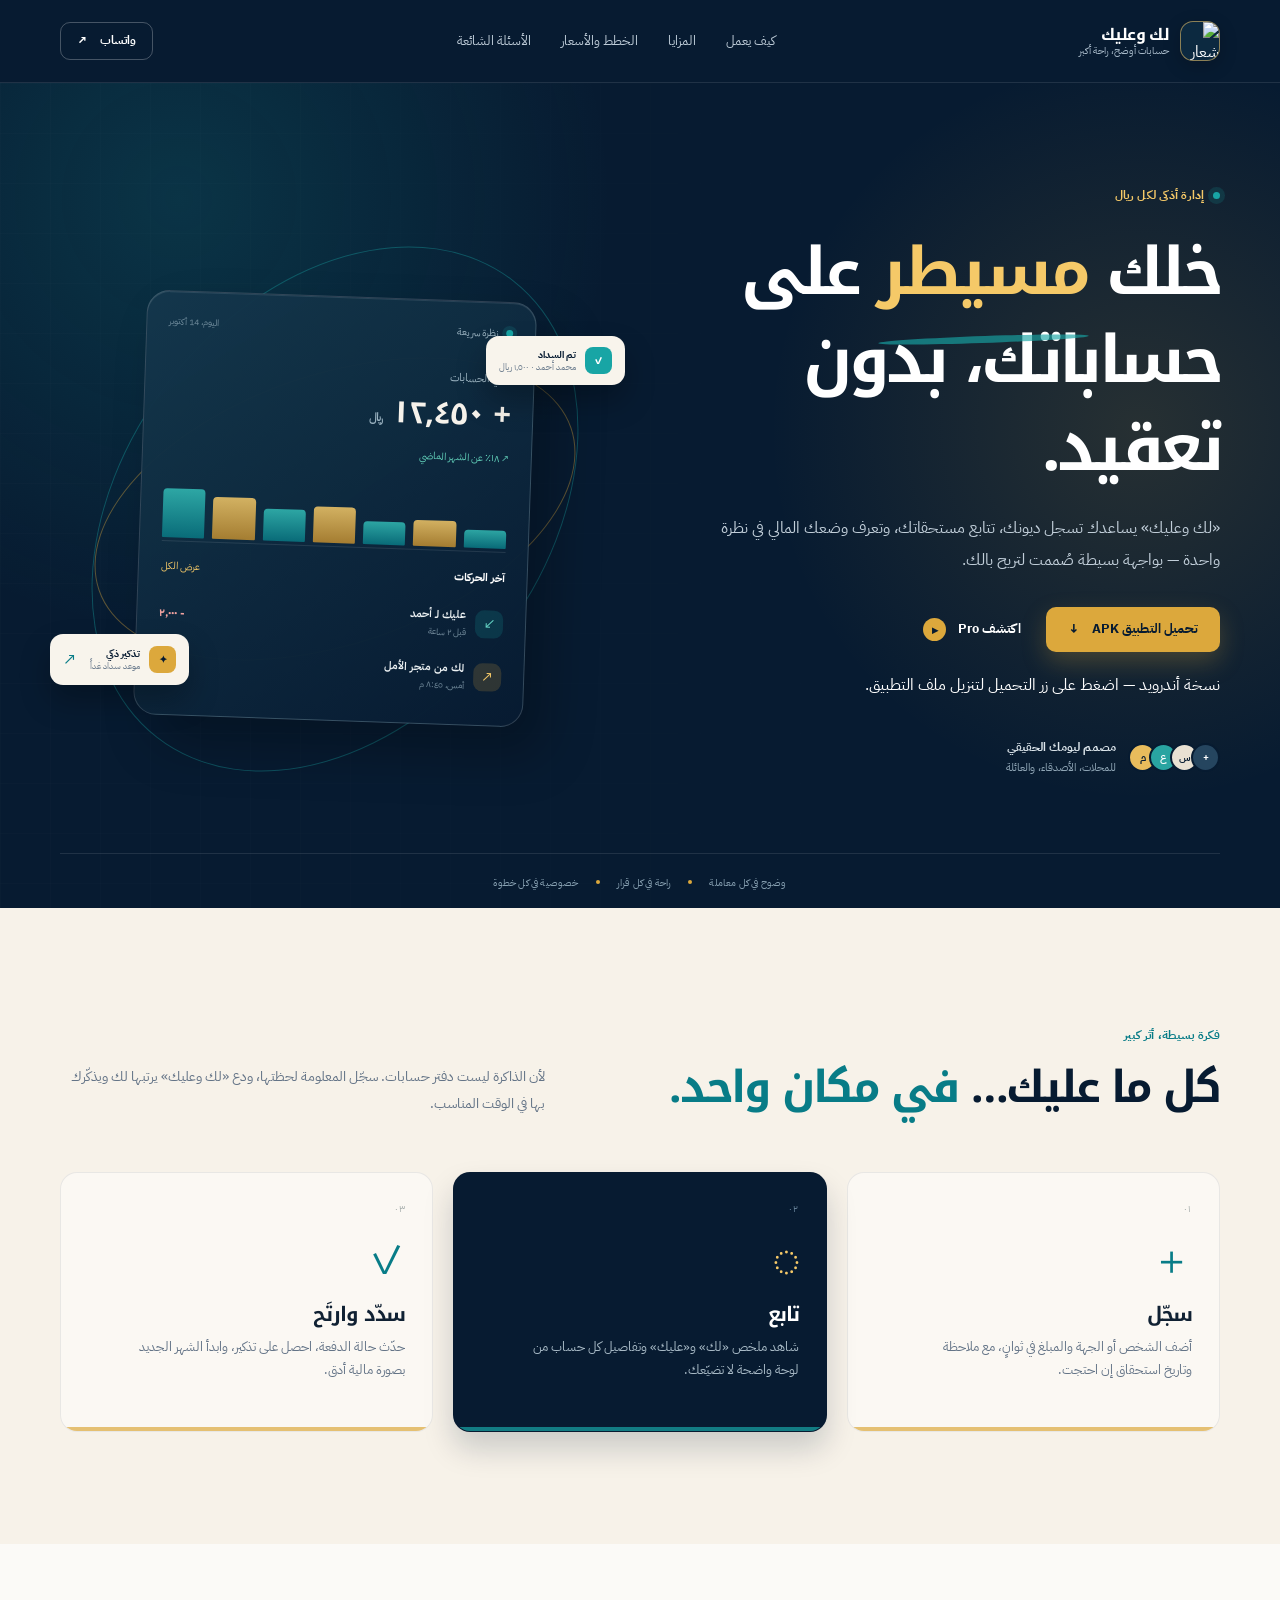
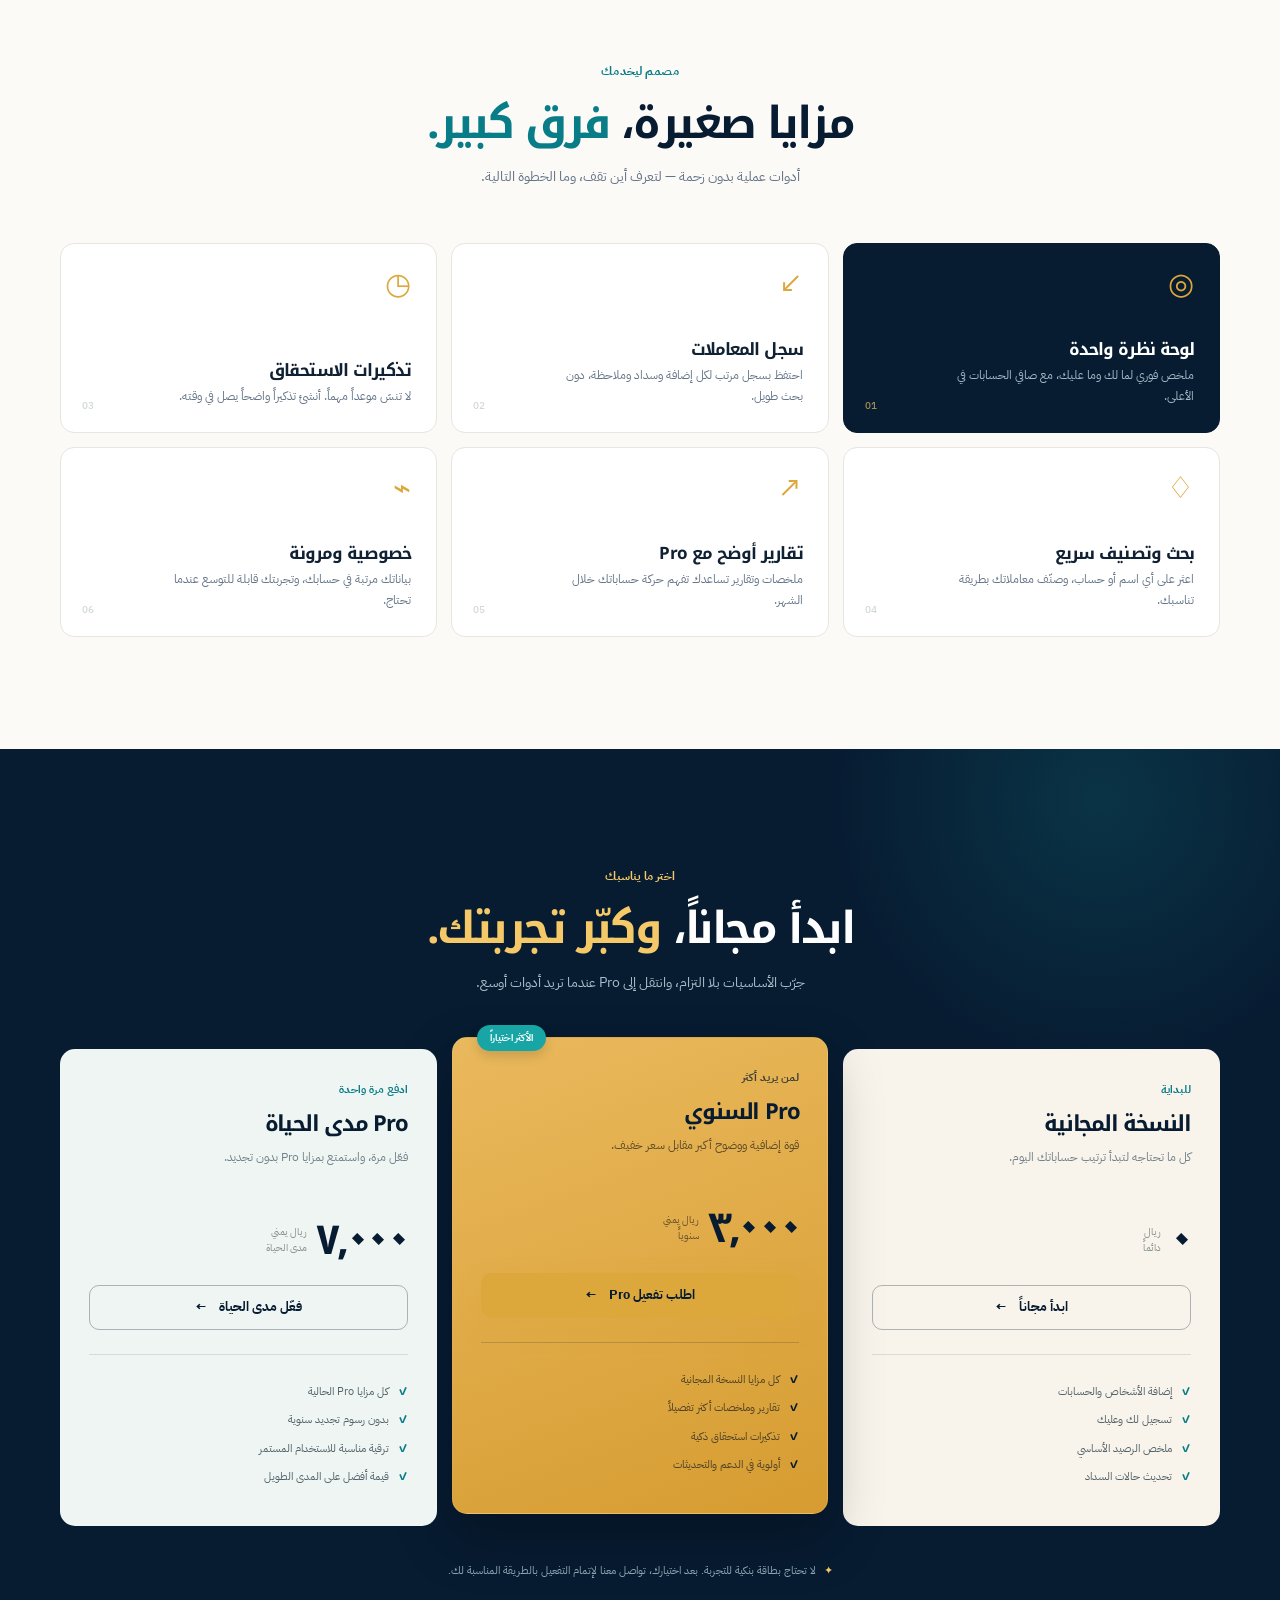
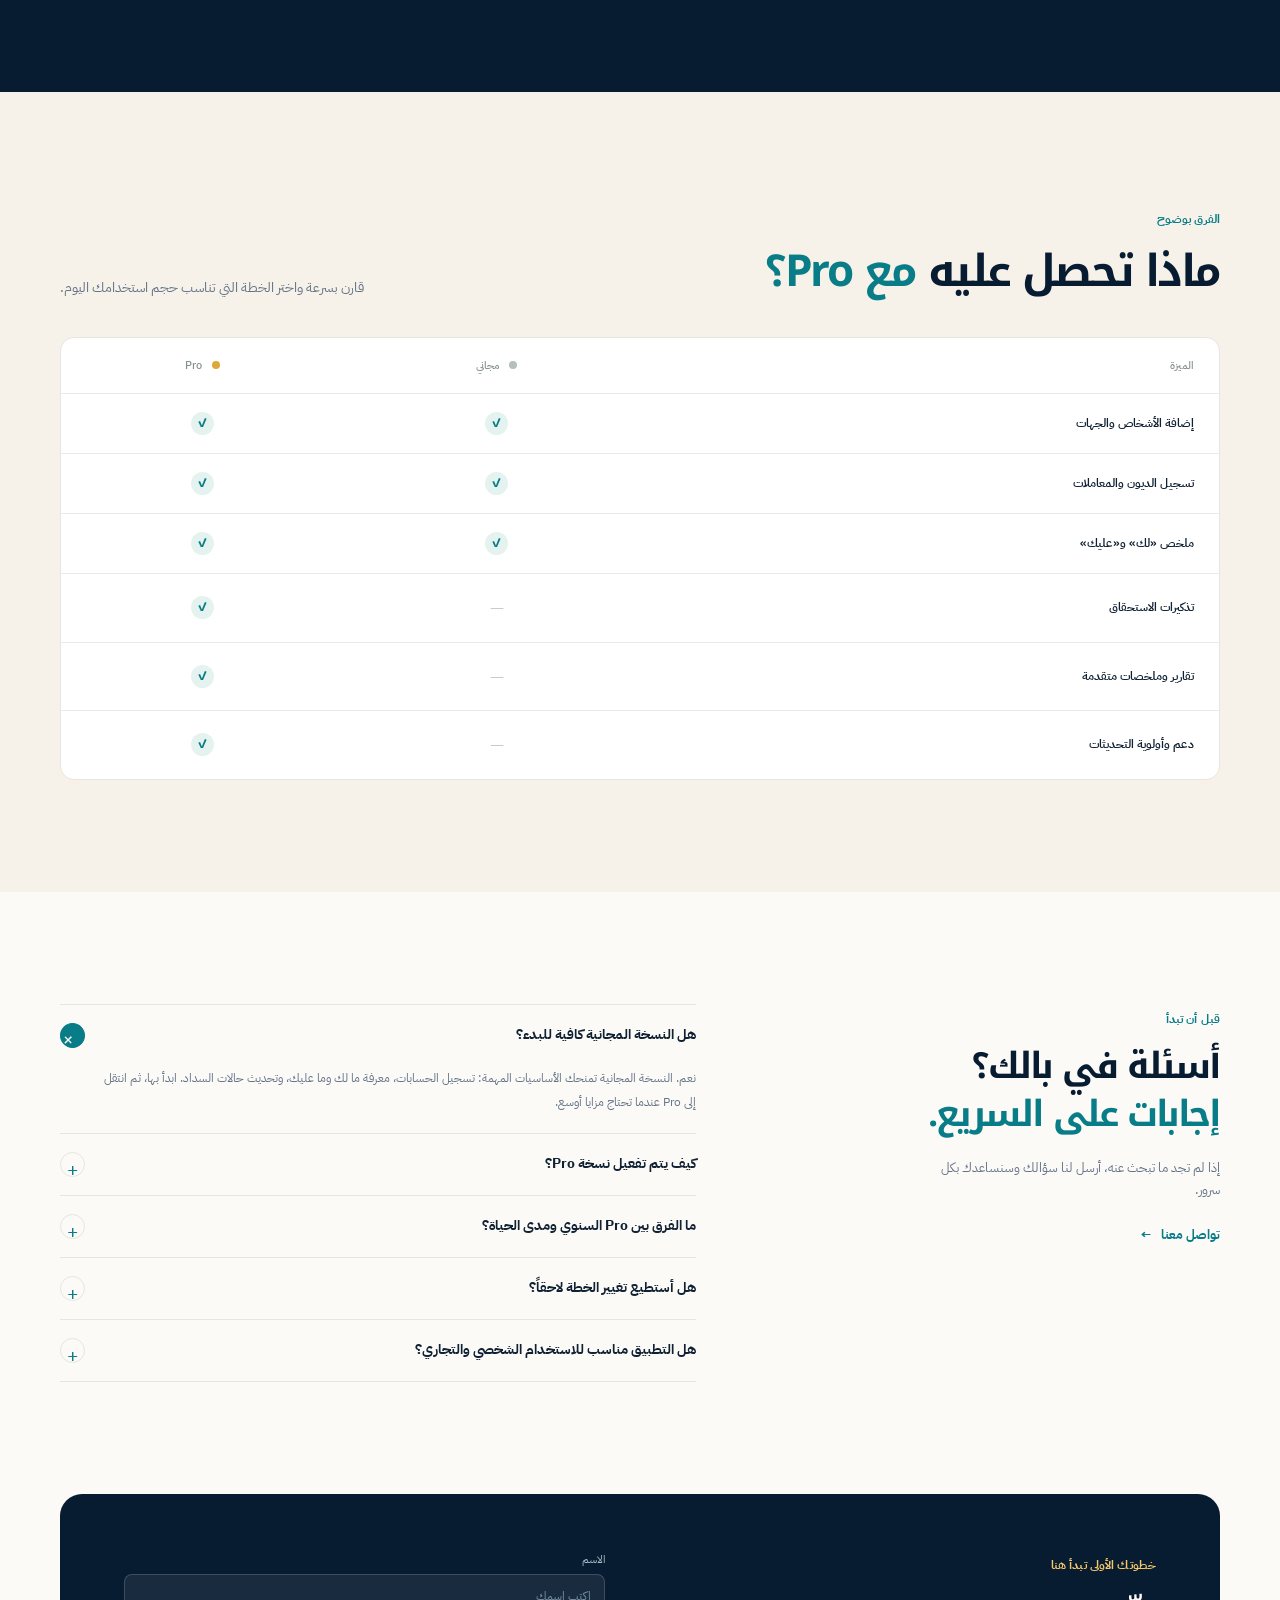
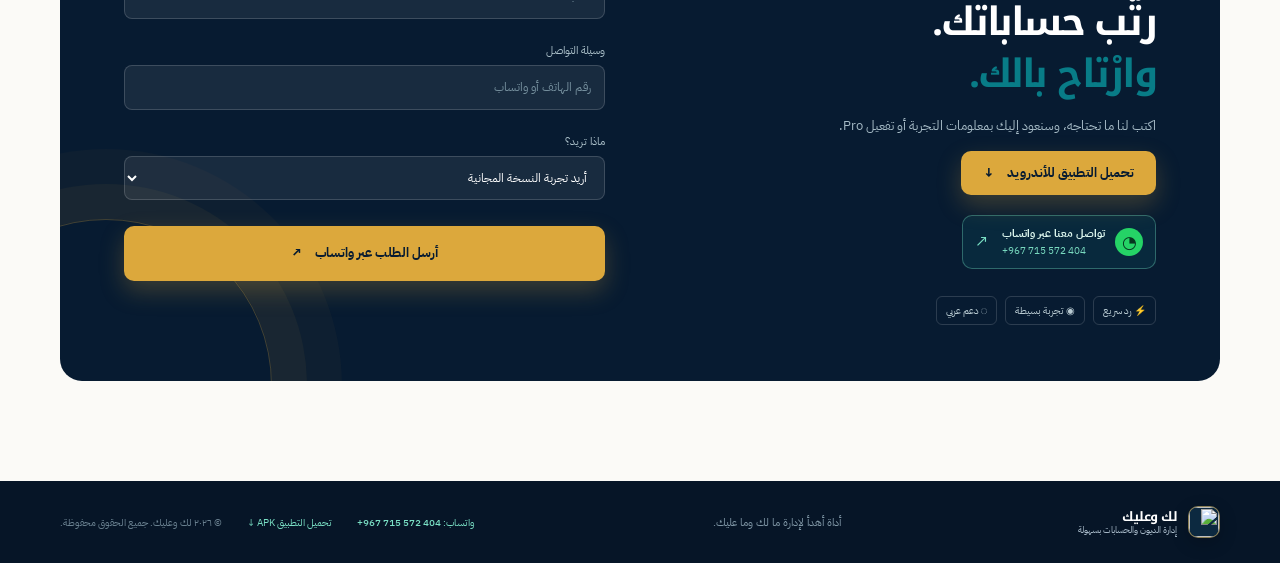
==== commit 492745ad: "Add files via upload" ====
--- a/index.html
+++ b/index.html
@@ -39,9 +39,10 @@
               <h1>خلك <em>مسيطر</em> على حساباتك، بدون تعقيد.</h1>
               <p class="hero-lead">«لك وعليك» يساعدك تسجل ديونك، تتابع مستحقاتك، وتعرف وضعك المالي في نظرة واحدة — بواجهة بسيطة صُممت لتريح بالك.</p>
               <div class="hero-actions">
-                <a class="button button-primary" href="#contact">جرّب النسخة المجانية <span>←</span></a>
+                <a class="button button-primary" href="https://github.com/ragifi404-lang/lakwalik-website/releases/download/v1.0.0/app.release.apk" target="_blank" rel="noopener" aria-label="تحميل تطبيق لك وعليك للأندرويد">تحميل التطبيق APK <span>↓</span></a>
                 <a class="button button-link" href="#plans">اكتشف Pro <span class="play-icon">▶</span></a>
               </div>
+              <p class="download-hint">نسخة أندرويد — اضغط على زر التحميل لتنزيل ملف التطبيق.</p>
               <div class="hero-proof">
                 <div class="avatar-stack" aria-hidden="true"><i>م</i><i>ع</i><i>س</i><i>+</i></div>
                 <div><strong>مصمم ليومك الحقيقي</strong><span>للمحلات، الأصدقاء، والعائلة</span></div>
@@ -128,13 +129,15 @@
 
         <section class="contact-section" id="contact">
           <div class="container contact-card">
-            <div class="contact-copy"><span class="section-kicker">خطوتك الأولى تبدأ هنا</span><h2>رتّب حساباتك.<br /><span>وارْتاح بالك.</span></h2><p>اكتب لنا ما تحتاجه، وسنعود إليك بمعلومات التجربة أو تفعيل Pro.</p><a class="whatsapp-link" href="https://wa.me/967715572404?text=%D8%A7%D9%84%D8%B3%D9%84%D8%A7%D9%85%20%D8%B9%D9%84%D9%8A%D9%83%D9%85%D8%8C%20%D8%A3%D8%B1%D8%BA%D8%A8%20%D8%A8%D9%85%D8%B9%D8%B1%D9%81%D8%A9%20%D8%A7%D9%84%D9%85%D8%B2%D9%8A%D8%AF%20%D8%B9%D9%86%20%D8%AA%D8%B7%D8%A8%D9%8A%D9%82%20%D9%84%D9%83%20%D9%88%D8%B9%D9%84%D9%8A%D9%83" target="_blank" rel="noopener"><span class="whatsapp-icon">◔</span><span><b>تواصل معنا عبر واتساب</b><small dir="ltr">+967 715 572 404</small></span><span class="whatsapp-arrow">↗</span></a><div class="contact-badges"><span>⚡ رد سريع</span><span>◉ تجربة بسيطة</span><span>◌ دعم عربي</span></div></div>
+            <div class="contact-copy"><span class="section-kicker">خطوتك الأولى تبدأ هنا</span><h2>رتّب حساباتك.<br /><span>وارْتاح بالك.</span></h2><p>اكتب لنا ما تحتاجه، وسنعود إليك بمعلومات التجربة أو تفعيل Pro.</p>
+              <a class="button button-primary" href="https://github.com/ragifi404-lang/lakwalik-website/releases/download/v1.0.0/app.release.apk" target="_blank" rel="noopener" aria-label="تحميل تطبيق لك وعليك APK">تحميل التطبيق للأندرويد <span>↓</span></a>
+              <a class="whatsapp-link" href="https://wa.me/967715572404?text=%D8%A7%D9%84%D8%B3%D9%84%D8%A7%D9%85%20%D8%B9%D9%84%D9%8A%D9%83%D9%85%D8%8C%20%D8%A3%D8%B1%D8%BA%D8%A8%20%D8%A8%D9%85%D8%B9%D8%B1%D9%81%D8%A9%20%D8%A7%D9%84%D9%85%D8%B2%D9%8A%D8%AF%20%D8%B9%D9%86%20%D8%AA%D8%B7%D8%A8%D9%8A%D9%82%20%D9%84%D9%83%20%D9%88%D8%B9%D9%84%D9%8A%D9%83" target="_blank" rel="noopener"><span class="whatsapp-icon">◔</span><span><b>تواصل معنا عبر واتساب</b><small dir="ltr">+967 715 572 404</small></span><span class="whatsapp-arrow">↗</span></a><div class="contact-badges"><span>⚡ رد سريع</span><span>◉ تجربة بسيطة</span><span>◌ دعم عربي</span></div></div>
             <form class="contact-form" id="contact-form"><label>الاسم <input name="name" type="text" placeholder="اكتب اسمك" required /></label><label>وسيلة التواصل <input name="contact" type="text" placeholder="رقم الهاتف أو واتساب" required /></label><label>ماذا تريد؟ <select name="plan"><option value="النسخة المجانية">أريد تجربة النسخة المجانية</option><option value="Pro السنوي">أريد تفعيل Pro السنوي</option><option value="Pro مدى الحياة">أريد تفعيل Pro مدى الحياة</option><option value="استفسار عام">لدي استفسار عام</option></select></label><button class="button button-primary button-full" type="submit">أرسل الطلب عبر واتساب <span>↗</span></button><p class="form-status" id="form-status" role="status"></p></form>
           </div>
         </section>
       </main>
 
-      <footer class="footer"><div class="container footer-inner"><a class="brand footer-brand" href="#top"><span class="brand-mark"><img src="/public/assets/lakaleik-logo.png" alt="" /></span><span class="brand-copy"><strong>لك وعليك</strong><small>إدارة الديون والحسابات بسهولة</small></span></a><p>أداة أهدأ لإدارة ما لك وما عليك.</p><a class="footer-whatsapp" href="https://wa.me/967715572404" target="_blank" rel="noopener">واتساب: <b dir="ltr">+967 715 572 404</b></a><span class="footer-copy">© ٢٠٢٦ لك وعليك. جميع الحقوق محفوظة.</span></div></footer>
+      <footer class="footer"><div class="container footer-inner"><a class="brand footer-brand" href="#top"><span class="brand-mark"><img src="/public/assets/lakaleik-logo.png" alt="" /></span><span class="brand-copy"><strong>لك وعليك</strong><small>إدارة الديون والحسابات بسهولة</small></span></a><p>أداة أهدأ لإدارة ما لك وما عليك.</p><a class="footer-whatsapp" href="https://wa.me/967715572404" target="_blank" rel="noopener">واتساب: <b dir="ltr">+967 715 572 404</b></a><a class="footer-whatsapp" href="https://github.com/ragifi404-lang/lakwalik-website/releases/download/v1.0.0/app.release.apk" target="_blank" rel="noopener">تحميل التطبيق APK ↓</a><span class="footer-copy">© ٢٠٢٦ لك وعليك. جميع الحقوق محفوظة.</span></div></footer>
     </div>
     <div class="toast" id="toast" role="status"></div>
     <script src="/script.js" defer></script>
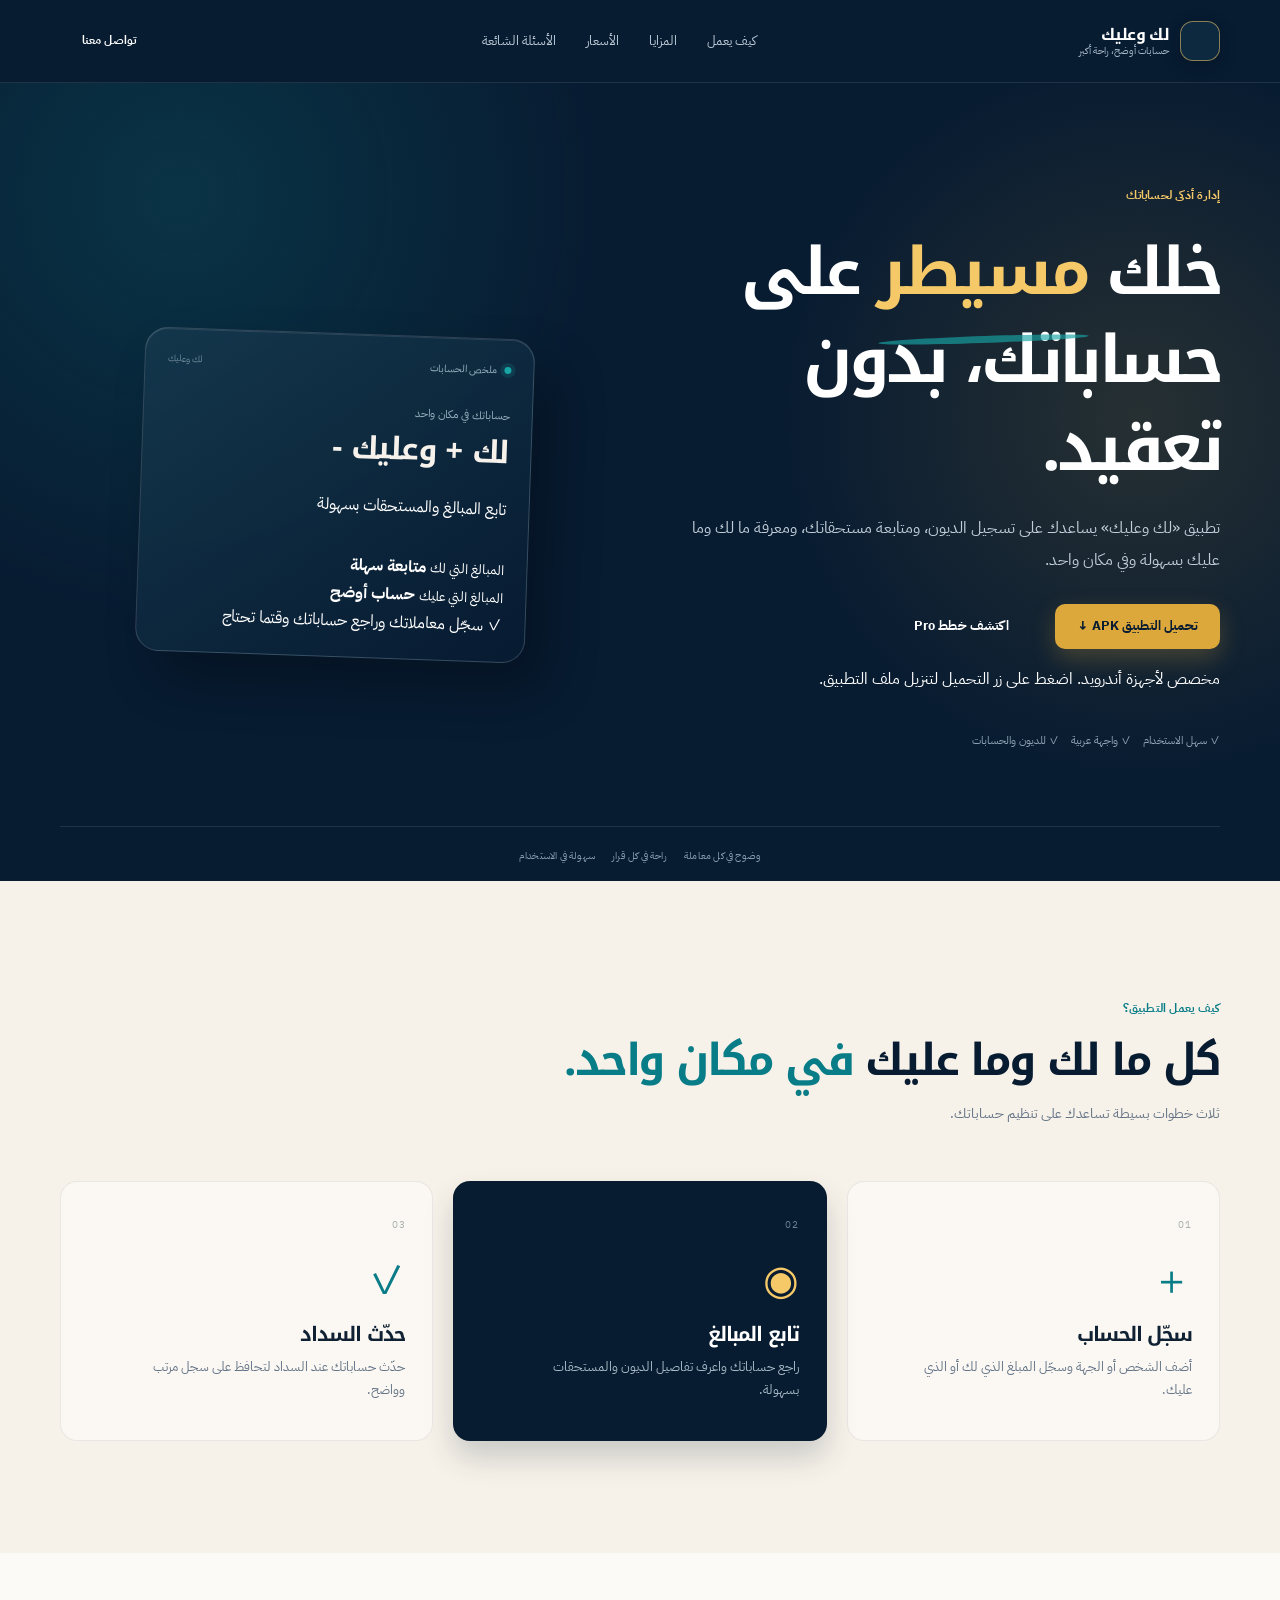
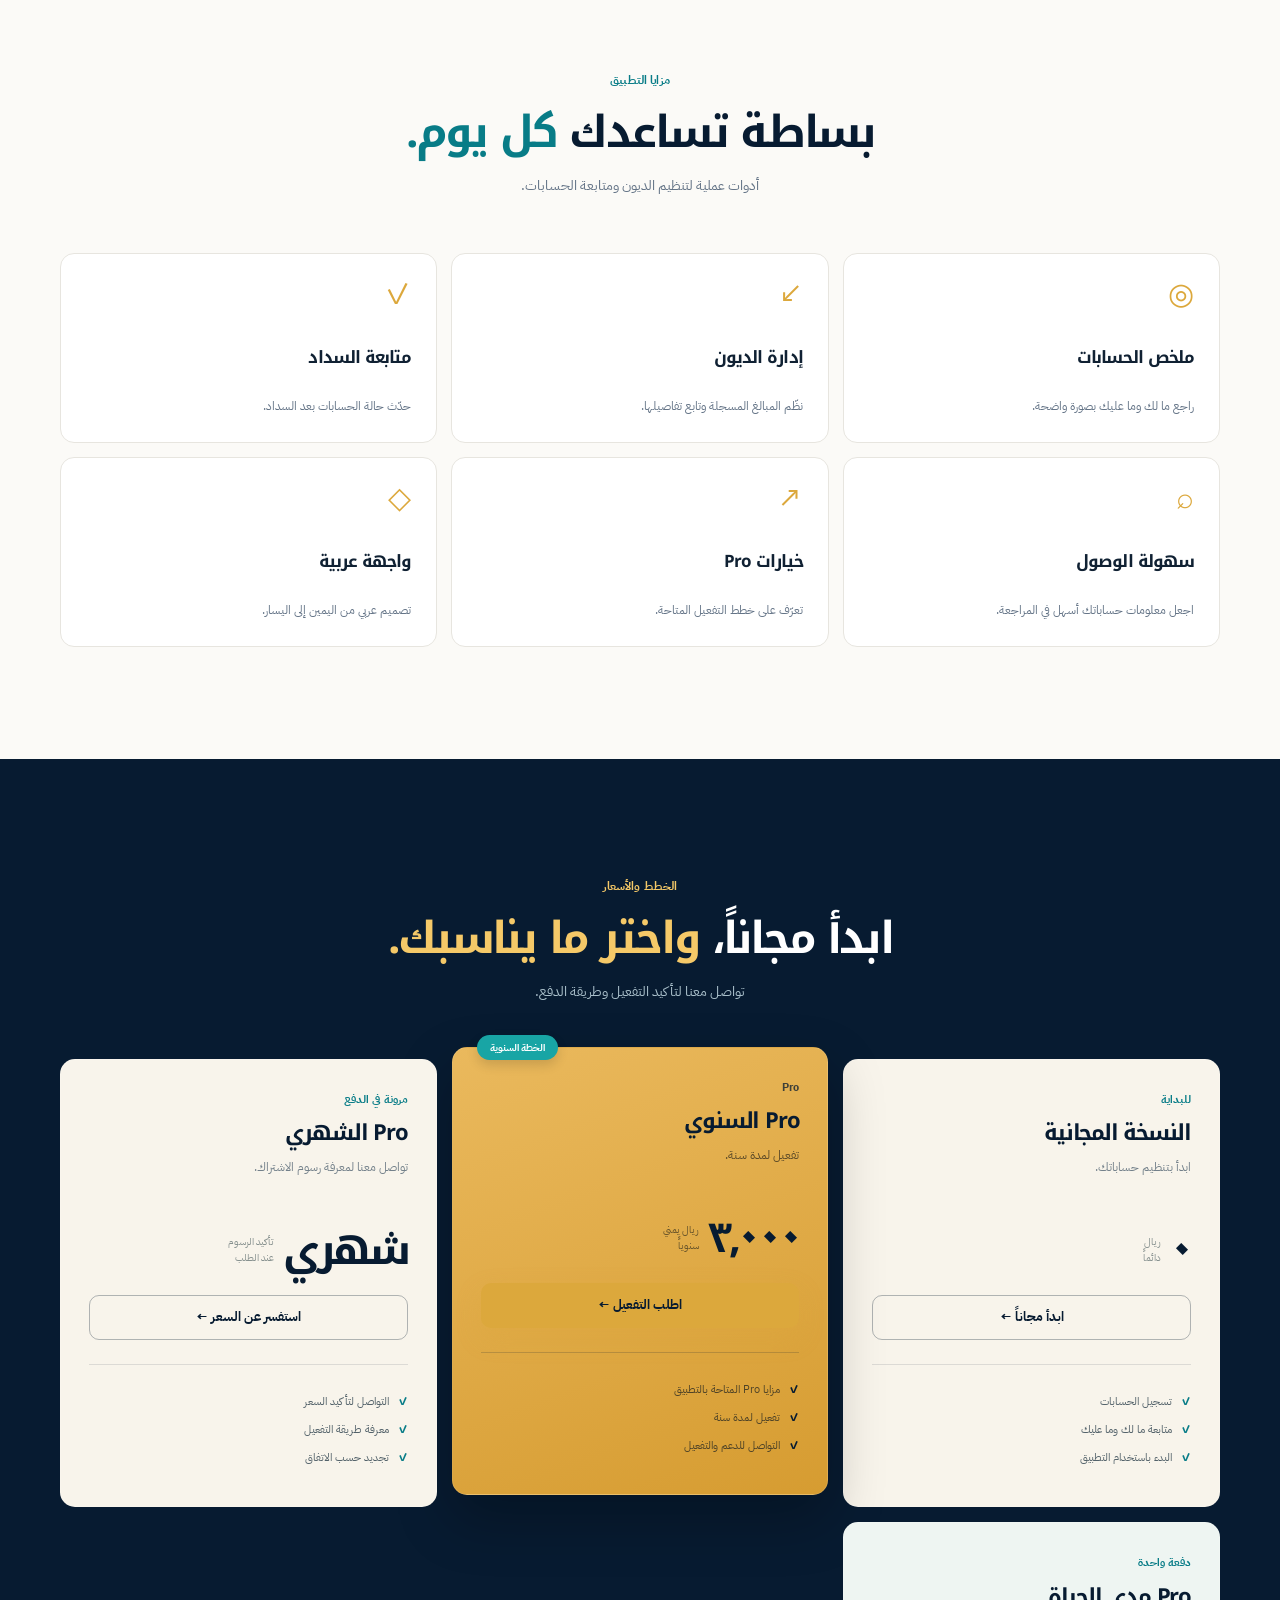
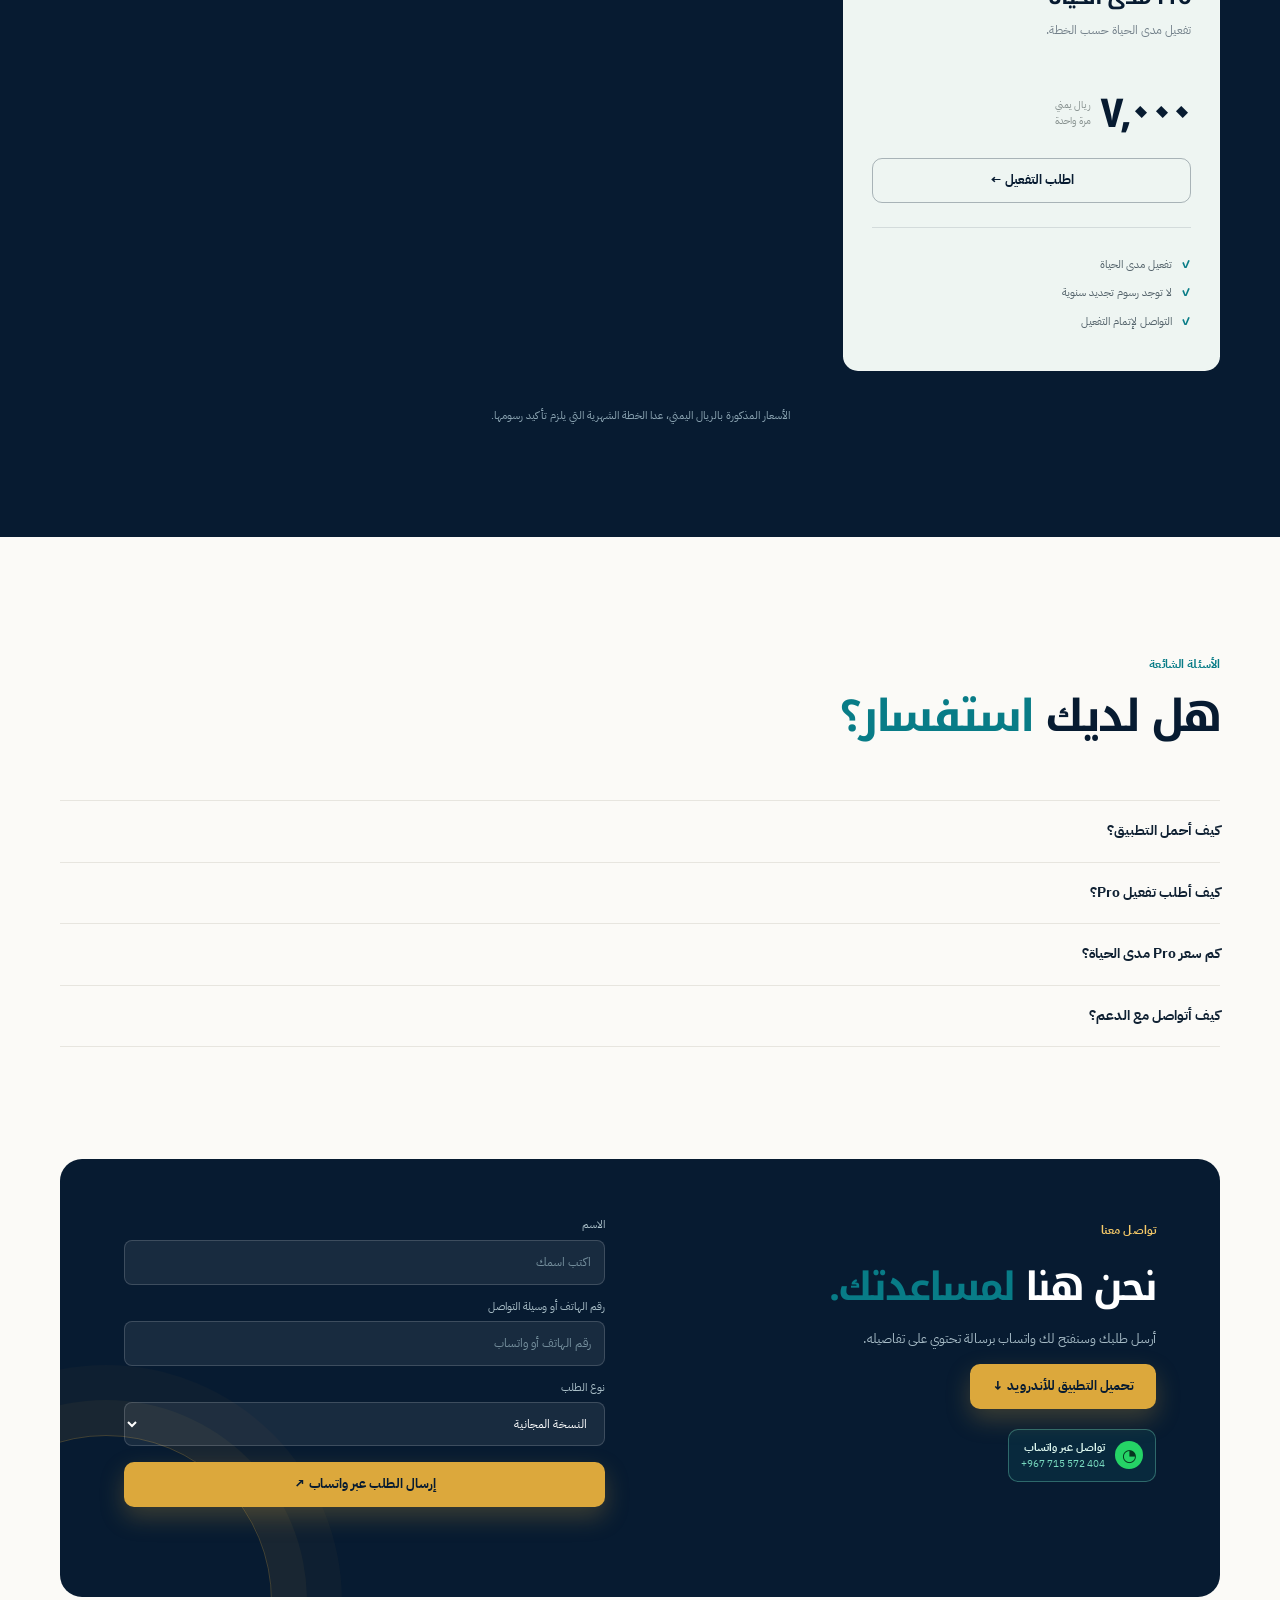
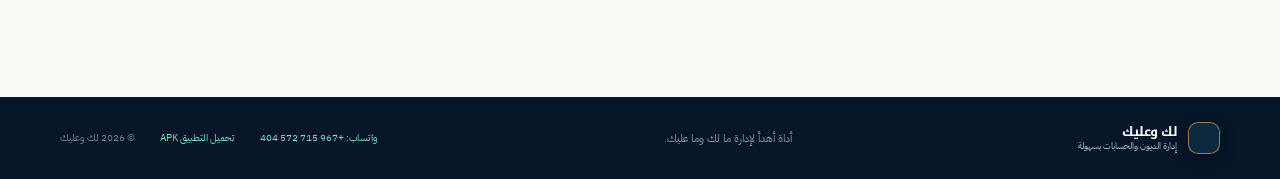
==== commit 52aa9f0f: "Update print statement from 'Hello' to 'Goodbye'" ====
--- a/index.html
+++ b/index.html
@@ -1,145 +1,399 @@
 <!doctype html>
 <html lang="ar" dir="rtl">
-  <head>
-    <meta charset="UTF-8" />
-    <meta name="viewport" content="width=device-width, initial-scale=1.0" />
-    <meta name="theme-color" content="#071b31" />
-    <meta name="description" content="لك وعليك — تطبيق ذكي لإدارة الديون والحسابات بسهولة ووضوح." />
-    <title>لك وعليك | إدارة الديون والحسابات بذكاء</title>
-    <link rel="preconnect" href="https://fonts.googleapis.com" />
-    <link rel="preconnect" href="https://fonts.gstatic.com" crossorigin />
-    <link href="https://fonts.googleapis.com/css2?family=IBM+Plex+Sans+Arabic:wght@400;500;600;700&family=Noto+Kufi+Arabic:wght@400;500;600;700;800&display=swap" rel="stylesheet" />
-    <link rel="stylesheet" href="/styles.css" />
-  </head>
-  <body>
-    <div class="site-shell">
-      <header class="topbar" id="top">
-        <div class="container topbar-inner">
-          <a class="brand" href="#top" aria-label="العودة إلى بداية الصفحة">
-            <span class="brand-mark"><img src="/public/assets/lakaleik-logo.png" alt="شعار لك وعليك" /></span>
-            <span class="brand-copy"><strong>لك وعليك</strong><small>حسابات أوضح، راحة أكبر</small></span>
+<head>
+  <meta charset="UTF-8">
+  <meta name="viewport" content="width=device-width, initial-scale=1">
+  <meta name="theme-color" content="#071b31">
+  <meta name="description" content="لك وعليك — تطبيق عربي بسيط لإدارة الديون ومعرفة ما لك وما عليك.">
+  <title>لك وعليك | إدارة الديون بسهولة</title>
+
+  <link rel="preconnect" href="https://fonts.googleapis.com">
+  <link rel="preconnect" href="https://fonts.gstatic.com" crossorigin>
+  <link href="https://fonts.googleapis.com/css2?family=IBM+Plex+Sans+Arabic:wght@400;500;600;700&family=Noto+Kufi+Arabic:wght@400;500;600;700;800&display=swap" rel="stylesheet">
+
+  <link rel="stylesheet" href="./styles.css">
+</head>
+<body>
+  <header class="topbar" id="top">
+    <div class="container topbar-inner">
+      <a class="brand" href="#top">
+        <span class="brand-mark">
+          <img src="./lakwalik-logo.png" alt="شعار لك وعليك"
+               onerror="this.style.display='none'">
+        </span>
+        <span class="brand-copy">
+          <strong>لك وعليك</strong>
+          <small>حسابات أوضح، راحة أكبر</small>
+        </span>
+      </a>
+
+      <button class="menu-toggle" id="menu-toggle"
+              type="button" aria-expanded="false"
+              aria-controls="main-nav" aria-label="فتح القائمة">
+        ☰
+      </button>
+
+      <nav class="main-nav" id="main-nav">
+        <a href="#how">كيف يعمل</a>
+        <a href="#features">المزايا</a>
+        <a href="#plans">الأسعار</a>
+        <a href="#faq">الأسئلة الشائعة</a>
+      </nav>
+
+      <a class="button button-small button-outline"
+         href="https://wa.me/967715572404"
+         target="_blank" rel="noopener">تواصل معنا</a>
+    </div>
+  </header>
+
+  <main>
+    <section class="hero-section">
+      <div class="container hero-grid">
+        <div class="hero-copy">
+          <span class="eyebrow">إدارة أذكى لحساباتك</span>
+          <h1>خلك <em>مسيطر</em> على حساباتك، بدون تعقيد.</h1>
+          <p class="hero-lead">
+            تطبيق «لك وعليك» يساعدك على تسجيل الديون،
+            ومتابعة مستحقاتك، ومعرفة ما لك وما عليك
+            بسهولة وفي مكان واحد.
+          </p>
+
+          <div class="hero-actions">
+            <a class="button button-primary"
+               href="https://github.com/ragifi404-lang/lakwalik-website/releases/download/v1.0.0/app.release.apk">
+              تحميل التطبيق APK ↓
+            </a>
+            <a class="button button-secondary" href="#plans">
+              اكتشف خطط Pro
+            </a>
+          </div>
+
+          <p class="download-hint">
+            مخصص لأجهزة أندرويد. اضغط على زر التحميل لتنزيل ملف التطبيق.
+          </p>
+
+          <div class="hero-proof">
+            <span>✓ سهل الاستخدام</span>
+            <span>✓ واجهة عربية</span>
+            <span>✓ للديون والحسابات</span>
+          </div>
+        </div>
+
+        <div class="hero-visual">
+          <div class="dashboard-card">
+            <div class="dashboard-top">
+              <span class="status-dot"></span>
+              <span>ملخص الحسابات</span>
+              <span class="dashboard-date">لك وعليك</span>
+            </div>
+
+            <div class="balance-block">
+              <small>حساباتك في مكان واحد</small>
+              <strong>لك <span>+</span> وعليك <span>−</span></strong>
+              <p>تابع المبالغ والمستحقات بسهولة</p>
+            </div>
+
+            <div class="summary-row">
+              <div>
+                <small>المبالغ التي لك</small>
+                <strong class="positive">متابعة سهلة</strong>
+              </div>
+              <div>
+                <small>المبالغ التي عليك</small>
+                <strong class="negative">حساب أوضح</strong>
+              </div>
+            </div>
+
+            <div class="dashboard-note">
+              ✓ سجّل معاملاتك وراجع حساباتك وقتما تحتاج
+            </div>
+          </div>
+        </div>
+      </div>
+
+      <div class="hero-bottom-line container">
+        <span>وضوح في كل معاملة</span>
+        <span>راحة في كل قرار</span>
+        <span>سهولة في الاستخدام</span>
+      </div>
+    </section>
+
+    <section class="section intro-section" id="how">
+      <div class="container">
+        <div class="section-heading">
+          <span class="section-kicker">كيف يعمل التطبيق؟</span>
+          <h2>كل ما لك وما عليك <span>في مكان واحد.</span></h2>
+          <p>ثلاث خطوات بسيطة تساعدك على تنظيم حساباتك.</p>
+        </div>
+
+        <div class="steps-grid">
+          <article class="step-card">
+            <span class="step-number">01</span>
+            <div class="step-icon">＋</div>
+            <h3>سجّل الحساب</h3>
+            <p>أضف الشخص أو الجهة وسجّل المبلغ الذي لك أو الذي عليك.</p>
+          </article>
+
+          <article class="step-card featured-step">
+            <span class="step-number">02</span>
+            <div class="step-icon">◉</div>
+            <h3>تابع المبالغ</h3>
+            <p>راجع حساباتك واعرف تفاصيل الديون والمستحقات بسهولة.</p>
+          </article>
+
+          <article class="step-card">
+            <span class="step-number">03</span>
+            <div class="step-icon">✓</div>
+            <h3>حدّث السداد</h3>
+            <p>حدّث حساباتك عند السداد لتحافظ على سجل مرتب وواضح.</p>
+          </article>
+        </div>
+      </div>
+    </section>
+
+    <section class="section features-section" id="features">
+      <div class="container">
+        <div class="section-heading center-heading">
+          <span class="section-kicker">مزايا التطبيق</span>
+          <h2>بساطة تساعدك <span>كل يوم.</span></h2>
+          <p>أدوات عملية لتنظيم الديون ومتابعة الحسابات.</p>
+        </div>
+
+        <div class="features-grid">
+          <article class="feature-card">
+            <span class="feature-symbol">◎</span>
+            <h3>ملخص الحسابات</h3>
+            <p>راجع ما لك وما عليك بصورة واضحة.</p>
+          </article>
+
+          <article class="feature-card">
+            <span class="feature-symbol">↙</span>
+            <h3>إدارة الديون</h3>
+            <p>نظّم المبالغ المسجلة وتابع تفاصيلها.</p>
+          </article>
+
+          <article class="feature-card">
+            <span class="feature-symbol">✓</span>
+            <h3>متابعة السداد</h3>
+            <p>حدّث حالة الحسابات بعد السداد.</p>
+          </article>
+
+          <article class="feature-card">
+            <span class="feature-symbol">⌕</span>
+            <h3>سهولة الوصول</h3>
+            <p>اجعل معلومات حساباتك أسهل في المراجعة.</p>
+          </article>
+
+          <article class="feature-card">
+            <span class="feature-symbol">↗</span>
+            <h3>خيارات Pro</h3>
+            <p>تعرّف على خطط التفعيل المتاحة.</p>
+          </article>
+
+          <article class="feature-card">
+            <span class="feature-symbol">◇</span>
+            <h3>واجهة عربية</h3>
+            <p>تصميم عربي من اليمين إلى اليسار.</p>
+          </article>
+        </div>
+      </div>
+    </section>
+
+    <section class="section pricing-section" id="plans">
+      <div class="container">
+        <div class="section-heading center-heading light-heading">
+          <span class="section-kicker">الخطط والأسعار</span>
+          <h2>ابدأ مجاناً، <span>واختر ما يناسبك.</span></h2>
+          <p>تواصل معنا لتأكيد التفعيل وطريقة الدفع.</p>
+        </div>
+
+        <div class="pricing-grid">
+          <article class="price-card">
+            <span class="plan-label">للبداية</span>
+            <h3>النسخة المجانية</h3>
+            <p class="plan-description">ابدأ بتنظيم حساباتك.</p>
+            <div class="price-line">
+              <strong>٠</strong>
+              <span>ريال<br>دائماً</span>
+            </div>
+            <a class="button button-outline-dark" href="#contact"
+               data-plan="النسخة المجانية">ابدأ مجاناً ←</a>
+            <ul class="check-list">
+              <li>تسجيل الحسابات</li>
+              <li>متابعة ما لك وما عليك</li>
+              <li>البدء باستخدام التطبيق</li>
+            </ul>
+          </article>
+
+          <article class="price-card pro-card">
+            <span class="popular-ribbon">الخطة السنوية</span>
+            <span class="plan-label">Pro</span>
+            <h3>Pro السنوي</h3>
+            <p class="plan-description">تفعيل لمدة سنة.</p>
+            <div class="price-line">
+              <strong>٣,٠٠٠</strong>
+              <span>ريال يمني<br>سنوياً</span>
+            </div>
+            <a class="button button-primary" href="#contact"
+               data-plan="Pro السنوي — 3000 ريال يمني">اطلب التفعيل ←</a>
+            <ul class="check-list">
+              <li>مزايا Pro المتاحة بالتطبيق</li>
+              <li>تفعيل لمدة سنة</li>
+              <li>التواصل للدعم والتفعيل</li>
+            </ul>
+          </article>
+
+          <article class="price-card">
+            <span class="plan-label">مرونة في الدفع</span>
+            <h3>Pro الشهري</h3>
+            <p class="plan-description">تواصل معنا لمعرفة رسوم الاشتراك.</p>
+            <div class="price-line">
+              <strong>شهري</strong>
+              <span>تأكيد الرسوم<br>عند الطلب</span>
+            </div>
+            <a class="button button-outline-dark" href="#contact"
+               data-plan="Pro الشهري">استفسر عن السعر ←</a>
+            <ul class="check-list">
+              <li>التواصل لتأكيد السعر</li>
+              <li>معرفة طريقة التفعيل</li>
+              <li>تجديد حسب الاتفاق</li>
+            </ul>
+          </article>
+
+          <article class="price-card lifetime-card">
+            <span class="plan-label">دفعة واحدة</span>
+            <h3>Pro مدى الحياة</h3>
+            <p class="plan-description">تفعيل مدى الحياة حسب الخطة.</p>
+            <div class="price-line">
+              <strong>٧,٠٠٠</strong>
+              <span>ريال يمني<br>مرة واحدة</span>
+            </div>
+            <a class="button button-outline-dark" href="#contact"
+               data-plan="Pro مدى الحياة — 7000 ريال يمني">اطلب التفعيل ←</a>
+            <ul class="check-list">
+              <li>تفعيل مدى الحياة</li>
+              <li>لا توجد رسوم تجديد سنوية</li>
+              <li>التواصل لإتمام التفعيل</li>
+            </ul>
+          </article>
+        </div>
+
+        <p class="pricing-note">
+          الأسعار المذكورة بالريال اليمني، عدا الخطة الشهرية التي يلزم تأكيد رسومها.
+        </p>
+      </div>
+    </section>
+
+    <section class="section faq-section" id="faq">
+      <div class="container">
+        <div class="section-heading">
+          <span class="section-kicker">الأسئلة الشائعة</span>
+          <h2>هل لديك <span>استفسار؟</span></h2>
+        </div>
+
+        <div class="faq-list">
+          <details>
+            <summary>كيف أحمل التطبيق؟</summary>
+            <p>اضغط على زر تحميل التطبيق APK الموجود في الموقع، ثم افتح الملف الذي تم تنزيله لإكمال التثبيت على جهاز أندرويد.</p>
+          </details>
+
+          <details>
+            <summary>كيف أطلب تفعيل Pro؟</summary>
+            <p>اختر الخطة المناسبة، ثم أرسل طلبك من نموذج التواصل أو تواصل معنا عبر واتساب.</p>
+          </details>
+
+          <details>
+            <summary>كم سعر Pro مدى الحياة؟</summary>
+            <p>السعر الموضح في الموقع هو 7000 ريال يمني لمرة واحدة.</p>
+          </details>
+
+          <details>
+            <summary>كيف أتواصل مع الدعم؟</summary>
+            <p>يمكنك استخدام زر واتساب الموجود في الموقع لإرسال استفسارك.</p>
+          </details>
+        </div>
+      </div>
+    </section>
+
+    <section class="contact-section" id="contact">
+      <div class="container contact-card">
+        <div class="contact-copy">
+          <span class="section-kicker">تواصل معنا</span>
+          <h2>نحن هنا <span>لمساعدتك.</span></h2>
+          <p>أرسل طلبك وسنفتح لك واتساب برسالة تحتوي على تفاصيله.</p>
+
+          <a class="button button-primary download-button"
+             href="https://github.com/ragifi404-lang/lakwalik-website/releases/download/v1.0.0/app.release.apk">
+            تحميل التطبيق للأندرويد ↓
           </a>
-          <button class="menu-toggle" type="button" aria-expanded="false" aria-controls="main-nav"><span></span><span></span><span></span><b class="sr-only">فتح القائمة</b></button>
-          <nav class="main-nav" id="main-nav" aria-label="التنقل الرئيسي">
-            <a href="#how">كيف يعمل</a>
-            <a href="#features">المزايا</a>
-            <a href="#plans">الخطط والأسعار</a>
-            <a href="#faq">الأسئلة الشائعة</a>
-          </nav>
-          <a class="button button-small button-ghost" href="https://wa.me/967715572404" target="_blank" rel="noopener">واتساب <span>↗</span></a>
-        </div>
-      </header>
-
-      <main>
-        <section class="hero-section">
-          <div class="hero-grid-pattern"></div>
-          <div class="container hero-grid">
-            <div class="hero-copy">
-              <div class="eyebrow"><span class="pulse-dot"></span> إدارة أذكى لكل ريال</div>
-              <h1>خلك <em>مسيطر</em> على حساباتك، بدون تعقيد.</h1>
-              <p class="hero-lead">«لك وعليك» يساعدك تسجل ديونك، تتابع مستحقاتك، وتعرف وضعك المالي في نظرة واحدة — بواجهة بسيطة صُممت لتريح بالك.</p>
-              <div class="hero-actions">
-                <a class="button button-primary" href="https://github.com/ragifi404-lang/lakwalik-website/releases/download/v1.0.0/app.release.apk" target="_blank" rel="noopener" aria-label="تحميل تطبيق لك وعليك للأندرويد">تحميل التطبيق APK <span>↓</span></a>
-                <a class="button button-link" href="#plans">اكتشف Pro <span class="play-icon">▶</span></a>
-              </div>
-              <p class="download-hint">نسخة أندرويد — اضغط على زر التحميل لتنزيل ملف التطبيق.</p>
-              <div class="hero-proof">
-                <div class="avatar-stack" aria-hidden="true"><i>م</i><i>ع</i><i>س</i><i>+</i></div>
-                <div><strong>مصمم ليومك الحقيقي</strong><span>للمحلات، الأصدقاء، والعائلة</span></div>
-              </div>
-            </div>
-            <div class="hero-visual" aria-label="معاينة واجهة التطبيق">
-              <div class="orbit orbit-one"></div><div class="orbit orbit-two"></div>
-              <div class="dashboard-card">
-                <div class="dashboard-top"><span class="status-dot"></span><span>نظرة سريعة</span><span class="dashboard-date">اليوم، 14 أكتوبر</span></div>
-                <div class="balance-block"><small>صافي الحسابات</small><strong>+ ١٢,٤٥٠ <b>ريال</b></strong><span class="trend-up">↗ ١٨٪ عن الشهر الماضي</span></div>
-                <div class="mini-chart" aria-hidden="true"><span style="height:34%"></span><span style="height:49%"></span><span style="height:42%"></span><span style="height:66%"></span><span style="height:59%"></span><span style="height:78%"></span><span style="height:91%"></span></div>
-                <div class="dashboard-divider"></div>
-                <div class="activity-heading"><strong>آخر الحركات</strong><a href="#features">عرض الكل</a></div>
-                <div class="activity-row"><span class="activity-icon teal">↙</span><span><b>عليك لـ أحمد</b><small>قبل ٢ ساعة</small></span><strong class="amount negative">- ٢,٠٠٠</strong></div>
-                <div class="activity-row"><span class="activity-icon gold">↗</span><span><b>لك من متجر الأمل</b><small>أمس، ٨:٤٥ م</small></span><strong class="amount positive">+ ٤,٥٠٠</strong></div>
-              </div>
-              <div class="floating-note note-top"><span class="check-badge">✓</span><span><b>تم السداد</b><small>محمد أحمد · ١,٥٠٠ ريال</small></span></div>
-              <div class="floating-note note-bottom"><span class="spark-icon">✦</span><span><b>تذكير ذكي</b><small>موعد سداد غداً</small></span><span class="note-arrow">↗</span></div>
-            </div>
-          </div>
-          <div class="hero-bottom-line container"><span>وضوح في كل معاملة</span><i></i><span>راحة في كل قرار</span><i></i><span>خصوصية في كل خطوة</span></div>
-        </section>
-
-        <section class="section intro-section" id="how">
-          <div class="container">
-            <div class="section-heading split-heading">
-              <div><span class="section-kicker">فكرة بسيطة، أثر كبير</span><h2>كل ما عليك… <span>في مكان واحد.</span></h2></div>
-              <p>لأن الذاكرة ليست دفتر حسابات. سجّل المعلومة لحظتها، ودع «لك وعليك» يرتبها لك ويذكّرك بها في الوقت المناسب.</p>
-            </div>
-            <div class="steps-grid">
-              <article class="step-card"><div class="step-number">٠١</div><div class="step-icon">＋</div><h3>سجّل</h3><p>أضف الشخص أو الجهة والمبلغ في ثوانٍ، مع ملاحظة وتاريخ استحقاق إن احتجت.</p><span class="step-line"></span></article>
-              <article class="step-card featured-step"><div class="step-number">٠٢</div><div class="step-icon">◌</div><h3>تابع</h3><p>شاهد ملخص «لك» و«عليك» وتفاصيل كل حساب من لوحة واضحة لا تضيّعك.</p><span class="step-line"></span></article>
-              <article class="step-card"><div class="step-number">٠٣</div><div class="step-icon">✓</div><h3>سدّد وارتَح</h3><p>حدّث حالة الدفعة، احصل على تذكير، وابدأ الشهر الجديد بصورة مالية أدق.</p><span class="step-line"></span></article>
-            </div>
-          </div>
-        </section>
-
-        <section class="section features-section" id="features">
-          <div class="container">
-            <div class="section-heading center-heading"><span class="section-kicker">مصمم ليخدمك</span><h2>مزايا صغيرة، <span>فرق كبير.</span></h2><p>أدوات عملية بدون زحمة — لتعرف أين تقف، وما الخطوة التالية.</p></div>
-            <div class="features-grid">
-              <article class="feature-card feature-highlight"><span class="feature-symbol">◎</span><div><h3>لوحة نظرة واحدة</h3><p>ملخص فوري لما لك وما عليك، مع صافي الحسابات في الأعلى.</p></div><b class="feature-index">01</b></article>
-              <article class="feature-card"><span class="feature-symbol">↙</span><div><h3>سجل المعاملات</h3><p>احتفظ بسجل مرتب لكل إضافة وسداد وملاحظة، دون بحث طويل.</p></div><b class="feature-index">02</b></article>
-              <article class="feature-card"><span class="feature-symbol">◷</span><div><h3>تذكيرات الاستحقاق</h3><p>لا تنسَ موعداً مهماً. أنشئ تذكيراً واضحاً يصل في وقته.</p></div><b class="feature-index">03</b></article>
-              <article class="feature-card"><span class="feature-symbol">♢</span><div><h3>بحث وتصنيف سريع</h3><p>اعثر على أي اسم أو حساب، وصنّف معاملاتك بطريقة تناسبك.</p></div><b class="feature-index">04</b></article>
-              <article class="feature-card"><span class="feature-symbol">↗</span><div><h3>تقارير أوضح مع Pro</h3><p>ملخصات وتقارير تساعدك تفهم حركة حساباتك خلال الشهر.</p></div><b class="feature-index">05</b></article>
-              <article class="feature-card"><span class="feature-symbol">⌁</span><div><h3>خصوصية ومرونة</h3><p>بياناتك مرتبة في حسابك، وتجربتك قابلة للتوسع عندما تحتاج.</p></div><b class="feature-index">06</b></article>
-            </div>
-          </div>
-        </section>
-
-        <section class="section pricing-section" id="plans">
-          <div class="pricing-glow"></div>
-          <div class="container">
-            <div class="section-heading center-heading light-heading"><span class="section-kicker">اختر ما يناسبك</span><h2>ابدأ مجاناً، <span>وكبّر تجربتك.</span></h2><p>جرّب الأساسيات بلا التزام، وانتقل إلى Pro عندما تريد أدوات أوسع.</p></div>
-            <div class="pricing-grid">
-              <article class="price-card free-card"><div class="plan-label">للبداية</div><h3>النسخة المجانية</h3><p class="plan-description">كل ما تحتاجه لتبدأ ترتيب حساباتك اليوم.</p><div class="price-line"><strong>٠</strong><span>ريال<br />دائماً</span></div><a class="button button-outline-dark" href="#contact" data-plan="النسخة المجانية">ابدأ مجاناً <span>←</span></a><ul class="check-list"><li>إضافة الأشخاص والحسابات</li><li>تسجيل لك وعليك</li><li>ملخص الرصيد الأساسي</li><li>تحديث حالات السداد</li></ul></article>
-              <article class="price-card pro-card"><div class="popular-ribbon">الأكثر اختياراً</div><div class="plan-label">لمن يريد أكثر</div><h3>Pro السنوي</h3><p class="plan-description">قوة إضافية ووضوح أكبر مقابل سعر خفيف.</p><div class="price-line"><strong>٣,٠٠٠</strong><span>ريال يمني<br />سنوياً</span></div><a class="button button-primary" href="#contact" data-plan="Pro السنوي — 3000 ريال يمني">اطلب تفعيل Pro <span>←</span></a><ul class="check-list"><li>كل مزايا النسخة المجانية</li><li>تقارير وملخصات أكثر تفصيلاً</li><li>تذكيرات استحقاق ذكية</li><li>أولوية في الدعم والتحديثات</li></ul></article>
-              <article class="price-card lifetime-card"><div class="plan-label">ادفع مرة واحدة</div><h3>Pro مدى الحياة</h3><p class="plan-description">فعّل مرة، واستمتع بمزايا Pro بدون تجديد.</p><div class="price-line"><strong>٧,٠٠٠</strong><span>ريال يمني<br />مدى الحياة</span></div><a class="button button-outline-dark" href="#contact" data-plan="Pro مدى الحياة — 7000 ريال يمني">فعّل مدى الحياة <span>←</span></a><ul class="check-list"><li>كل مزايا Pro الحالية</li><li>بدون رسوم تجديد سنوية</li><li>ترقية مناسبة للاستخدام المستمر</li><li>قيمة أفضل على المدى الطويل</li></ul></article>
-            </div>
-            <p class="pricing-note"><span>✦</span> لا تحتاج بطاقة بنكية للتجربة. بعد اختيارك، تواصل معنا لإتمام التفعيل بالطريقة المناسبة لك.</p>
-          </div>
-        </section>
-
-        <section class="section compare-section">
-          <div class="container">
-            <div class="section-heading split-heading compare-heading"><div><span class="section-kicker">الفرق بوضوح</span><h2>ماذا تحصل عليه <span>مع Pro؟</span></h2></div><p>قارن بسرعة واختر الخطة التي تناسب حجم استخدامك اليوم.</p></div>
-            <div class="comparison-wrap"><table class="comparison-table"><thead><tr><th>الميزة</th><th><span class="table-plan free-plan-dot"></span> مجاني</th><th><span class="table-plan pro-plan-dot"></span> Pro</th></tr></thead><tbody><tr><td>إضافة الأشخاص والجهات</td><td><span class="yes">✓</span></td><td><span class="yes">✓</span></td></tr><tr><td>تسجيل الديون والمعاملات</td><td><span class="yes">✓</span></td><td><span class="yes">✓</span></td></tr><tr><td>ملخص «لك» و«عليك»</td><td><span class="yes">✓</span></td><td><span class="yes">✓</span></td></tr><tr><td>تذكيرات الاستحقاق</td><td><span class="muted-dash">—</span></td><td><span class="yes">✓</span></td></tr><tr><td>تقارير وملخصات متقدمة</td><td><span class="muted-dash">—</span></td><td><span class="yes">✓</span></td></tr><tr><td>دعم وأولوية التحديثات</td><td><span class="muted-dash">—</span></td><td><span class="yes">✓</span></td></tr></tbody></table></div>
-          </div>
-        </section>
-
-        <section class="section faq-section" id="faq">
-          <div class="container faq-layout">
-            <div class="faq-intro"><span class="section-kicker">قبل أن تبدأ</span><h2>أسئلة في بالك؟<br /><span>إجابات على السريع.</span></h2><p>إذا لم تجد ما تبحث عنه، أرسل لنا سؤالك وسنساعدك بكل سرور.</p><a class="text-link" href="#contact">تواصل معنا <span>←</span></a></div>
-            <div class="faq-list">
-              <details open><summary>هل النسخة المجانية كافية للبدء؟<span>+</span></summary><p>نعم. النسخة المجانية تمنحك الأساسيات المهمة: تسجيل الحسابات، معرفة ما لك وما عليك، وتحديث حالات السداد. ابدأ بها، ثم انتقل إلى Pro عندما تحتاج مزايا أوسع.</p></details>
-              <details><summary>كيف يتم تفعيل نسخة Pro؟<span>+</span></summary><p>اختر الخطة المناسبة من الصفحة وأرسل طلب التفعيل. سيتواصل معك فريقنا لتأكيد بياناتك وإتمام التفعيل بالطريقة المتاحة لك.</p></details>
-              <details><summary>ما الفرق بين Pro السنوي ومدى الحياة؟<span>+</span></summary><p>التفعيل السنوي يكلف 3000 ريال يمني ويجدد كل سنة، بينما تفعيل مدى الحياة يكلف 7000 ريال يمني ويدفع مرة واحدة دون رسوم تجديد.</p></details>
-              <details><summary>هل أستطيع تغيير الخطة لاحقاً؟<span>+</span></summary><p>بالتأكيد. يمكنك البدء بالمجاني ثم طلب الترقية إلى Pro في أي وقت يناسبك.</p></details>
-              <details><summary>هل التطبيق مناسب للاستخدام الشخصي والتجاري؟<span>+</span></summary><p>نعم، صُمم ليكون مفيداً في الحسابات الشخصية، بين الأصدقاء والعائلة، ولأصحاب المحلات والأعمال الصغيرة.</p></details>
-            </div>
-          </div>
-        </section>
-
-        <section class="contact-section" id="contact">
-          <div class="container contact-card">
-            <div class="contact-copy"><span class="section-kicker">خطوتك الأولى تبدأ هنا</span><h2>رتّب حساباتك.<br /><span>وارْتاح بالك.</span></h2><p>اكتب لنا ما تحتاجه، وسنعود إليك بمعلومات التجربة أو تفعيل Pro.</p>
-              <a class="button button-primary" href="https://github.com/ragifi404-lang/lakwalik-website/releases/download/v1.0.0/app.release.apk" target="_blank" rel="noopener" aria-label="تحميل تطبيق لك وعليك APK">تحميل التطبيق للأندرويد <span>↓</span></a>
-              <a class="whatsapp-link" href="https://wa.me/967715572404?text=%D8%A7%D9%84%D8%B3%D9%84%D8%A7%D9%85%20%D8%B9%D9%84%D9%8A%D9%83%D9%85%D8%8C%20%D8%A3%D8%B1%D8%BA%D8%A8%20%D8%A8%D9%85%D8%B9%D8%B1%D9%81%D8%A9%20%D8%A7%D9%84%D9%85%D8%B2%D9%8A%D8%AF%20%D8%B9%D9%86%20%D8%AA%D8%B7%D8%A8%D9%8A%D9%82%20%D9%84%D9%83%20%D9%88%D8%B9%D9%84%D9%8A%D9%83" target="_blank" rel="noopener"><span class="whatsapp-icon">◔</span><span><b>تواصل معنا عبر واتساب</b><small dir="ltr">+967 715 572 404</small></span><span class="whatsapp-arrow">↗</span></a><div class="contact-badges"><span>⚡ رد سريع</span><span>◉ تجربة بسيطة</span><span>◌ دعم عربي</span></div></div>
-            <form class="contact-form" id="contact-form"><label>الاسم <input name="name" type="text" placeholder="اكتب اسمك" required /></label><label>وسيلة التواصل <input name="contact" type="text" placeholder="رقم الهاتف أو واتساب" required /></label><label>ماذا تريد؟ <select name="plan"><option value="النسخة المجانية">أريد تجربة النسخة المجانية</option><option value="Pro السنوي">أريد تفعيل Pro السنوي</option><option value="Pro مدى الحياة">أريد تفعيل Pro مدى الحياة</option><option value="استفسار عام">لدي استفسار عام</option></select></label><button class="button button-primary button-full" type="submit">أرسل الطلب عبر واتساب <span>↗</span></button><p class="form-status" id="form-status" role="status"></p></form>
-          </div>
-        </section>
-      </main>
-
-      <footer class="footer"><div class="container footer-inner"><a class="brand footer-brand" href="#top"><span class="brand-mark"><img src="/public/assets/lakaleik-logo.png" alt="" /></span><span class="brand-copy"><strong>لك وعليك</strong><small>إدارة الديون والحسابات بسهولة</small></span></a><p>أداة أهدأ لإدارة ما لك وما عليك.</p><a class="footer-whatsapp" href="https://wa.me/967715572404" target="_blank" rel="noopener">واتساب: <b dir="ltr">+967 715 572 404</b></a><a class="footer-whatsapp" href="https://github.com/ragifi404-lang/lakwalik-website/releases/download/v1.0.0/app.release.apk" target="_blank" rel="noopener">تحميل التطبيق APK ↓</a><span class="footer-copy">© ٢٠٢٦ لك وعليك. جميع الحقوق محفوظة.</span></div></footer>
+
+          <a class="whatsapp-link" href="https://wa.me/967715572404"
+             target="_blank" rel="noopener">
+            <span class="whatsapp-icon">◔</span>
+            <span>
+              <b>تواصل عبر واتساب</b>
+              <small dir="ltr">+967 715 572 404</small>
+            </span>
+          </a>
+        </div>
+
+        <form class="contact-form" id="contact-form">
+          <label>
+            الاسم
+            <input name="name" type="text" placeholder="اكتب اسمك" required>
+          </label>
+
+          <label>
+            رقم الهاتف أو وسيلة التواصل
+            <input name="contact" type="text" placeholder="رقم الهاتف أو واتساب" required>
+          </label>
+
+          <label>
+            نوع الطلب
+            <select name="plan" required>
+              <option value="النسخة المجانية">النسخة المجانية</option>
+              <option value="Pro الشهري">Pro الشهري</option>
+              <option value="Pro السنوي">Pro السنوي</option>
+              <option value="Pro مدى الحياة">Pro مدى الحياة</option>
+              <option value="استفسار عام">استفسار عام</option>
+            </select>
+          </label>
+
+          <button class="button button-primary button-full" type="submit">
+            إرسال الطلب عبر واتساب ↗
+          </button>
+          <p class="form-status" id="form-status" role="status"></p>
+        </form>
+      </div>
+    </section>
+  </main>
+
+  <footer class="footer">
+    <div class="container footer-inner">
+      <a class="brand footer-brand" href="#top">
+        <span class="brand-mark">
+          <img src="./lakwalik-logo.png" alt="شعار لك وعليك"
+               onerror="this.style.display='none'">
+        </span>
+        <span class="brand-copy">
+          <strong>لك وعليك</strong>
+          <small>إدارة الديون والحسابات بسهولة</small>
+        </span>
+      </a>
+      <p>أداة أهدأ لإدارة ما لك وما عليك.</p>
+      <a class="footer-whatsapp" href="https://wa.me/967715572404"
+         target="_blank" rel="noopener">واتساب: +967 715 572 404</a>
+      <a class="footer-whatsapp"
+         href="https://github.com/ragifi404-lang/lakwalik-website/releases/download/v1.0.0/app.release.apk">
+        تحميل التطبيق APK
+      </a>
+      <span class="footer-copy">© 2026 لك وعليك</span>
     </div>
-    <div class="toast" id="toast" role="status"></div>
-    <script src="/script.js" defer></script>
-  </body>
+  </footer>
+
+  <div class="toast" id="toast" role="status" aria-live="polite"></div>
+
+  <!-- ملف JavaScript الذي رفعته -->
+  <script src="./script.js" defer></script>
+</body>
 </html>
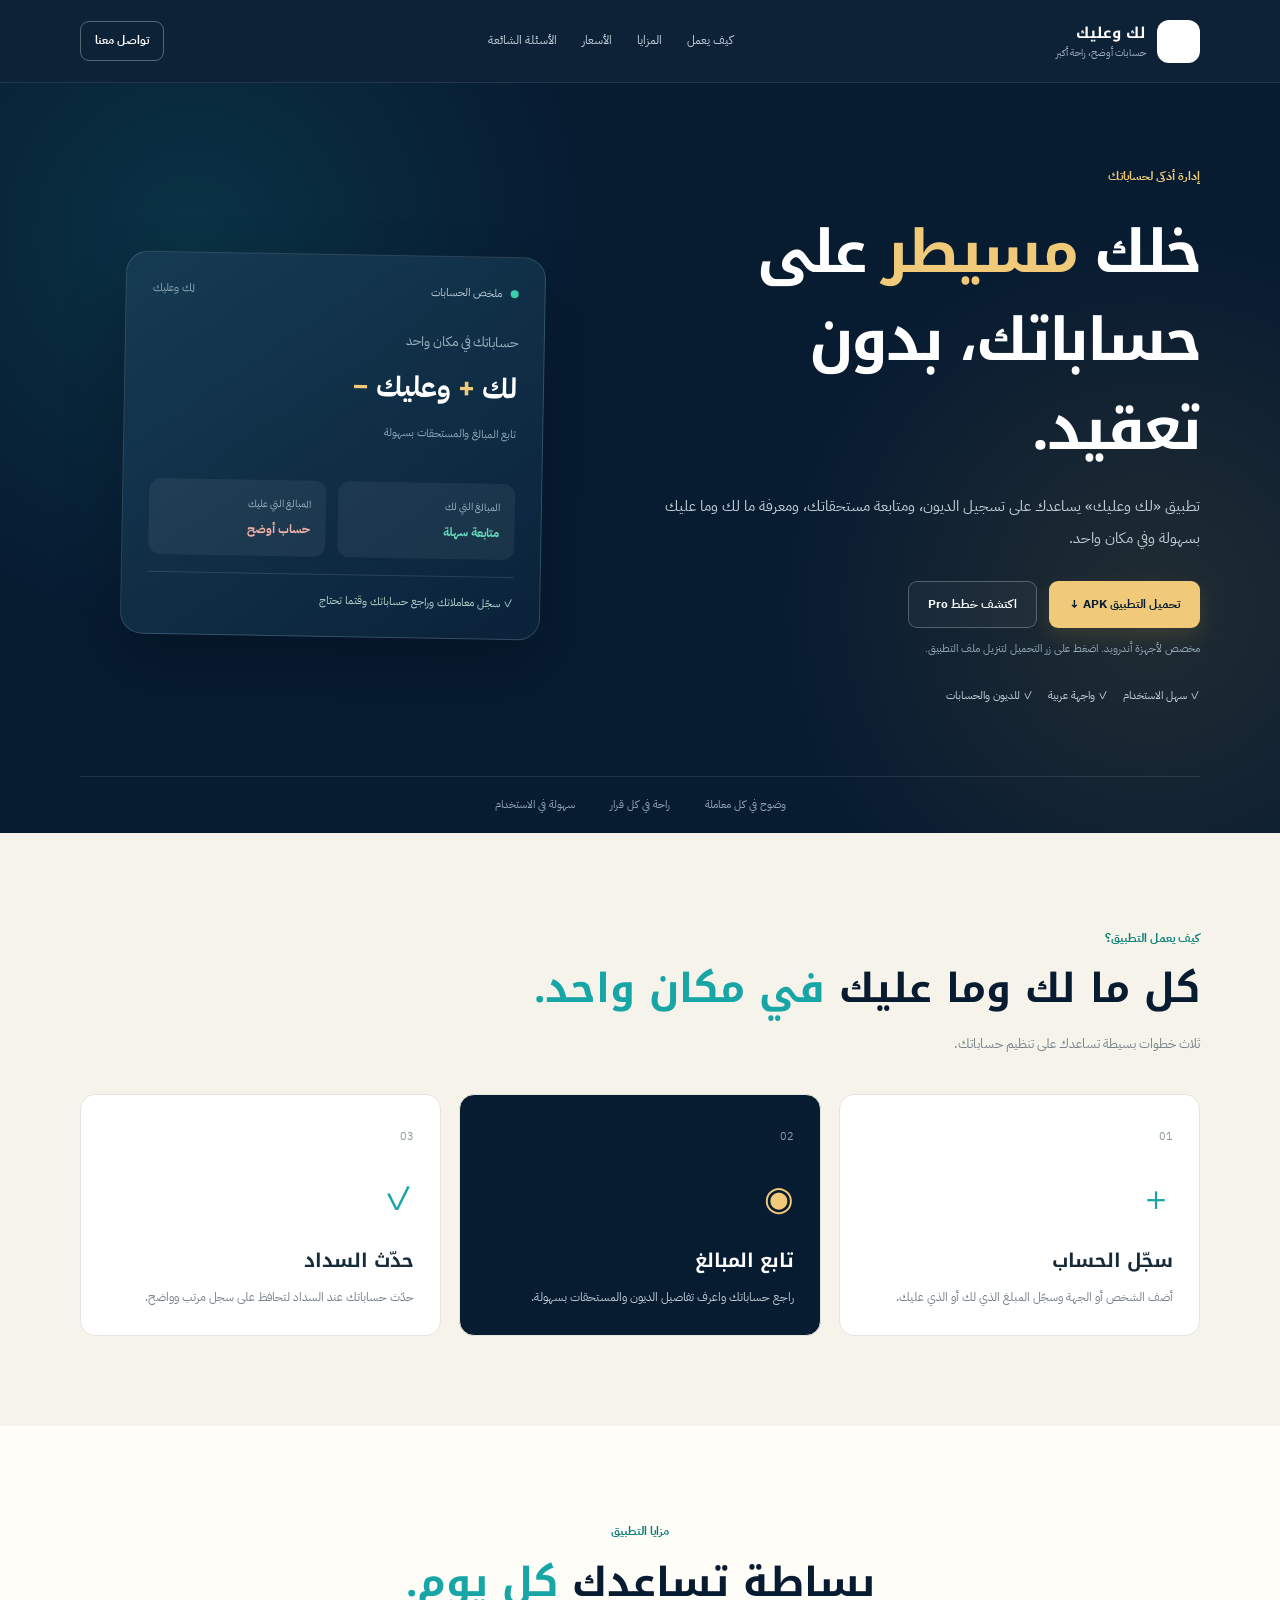
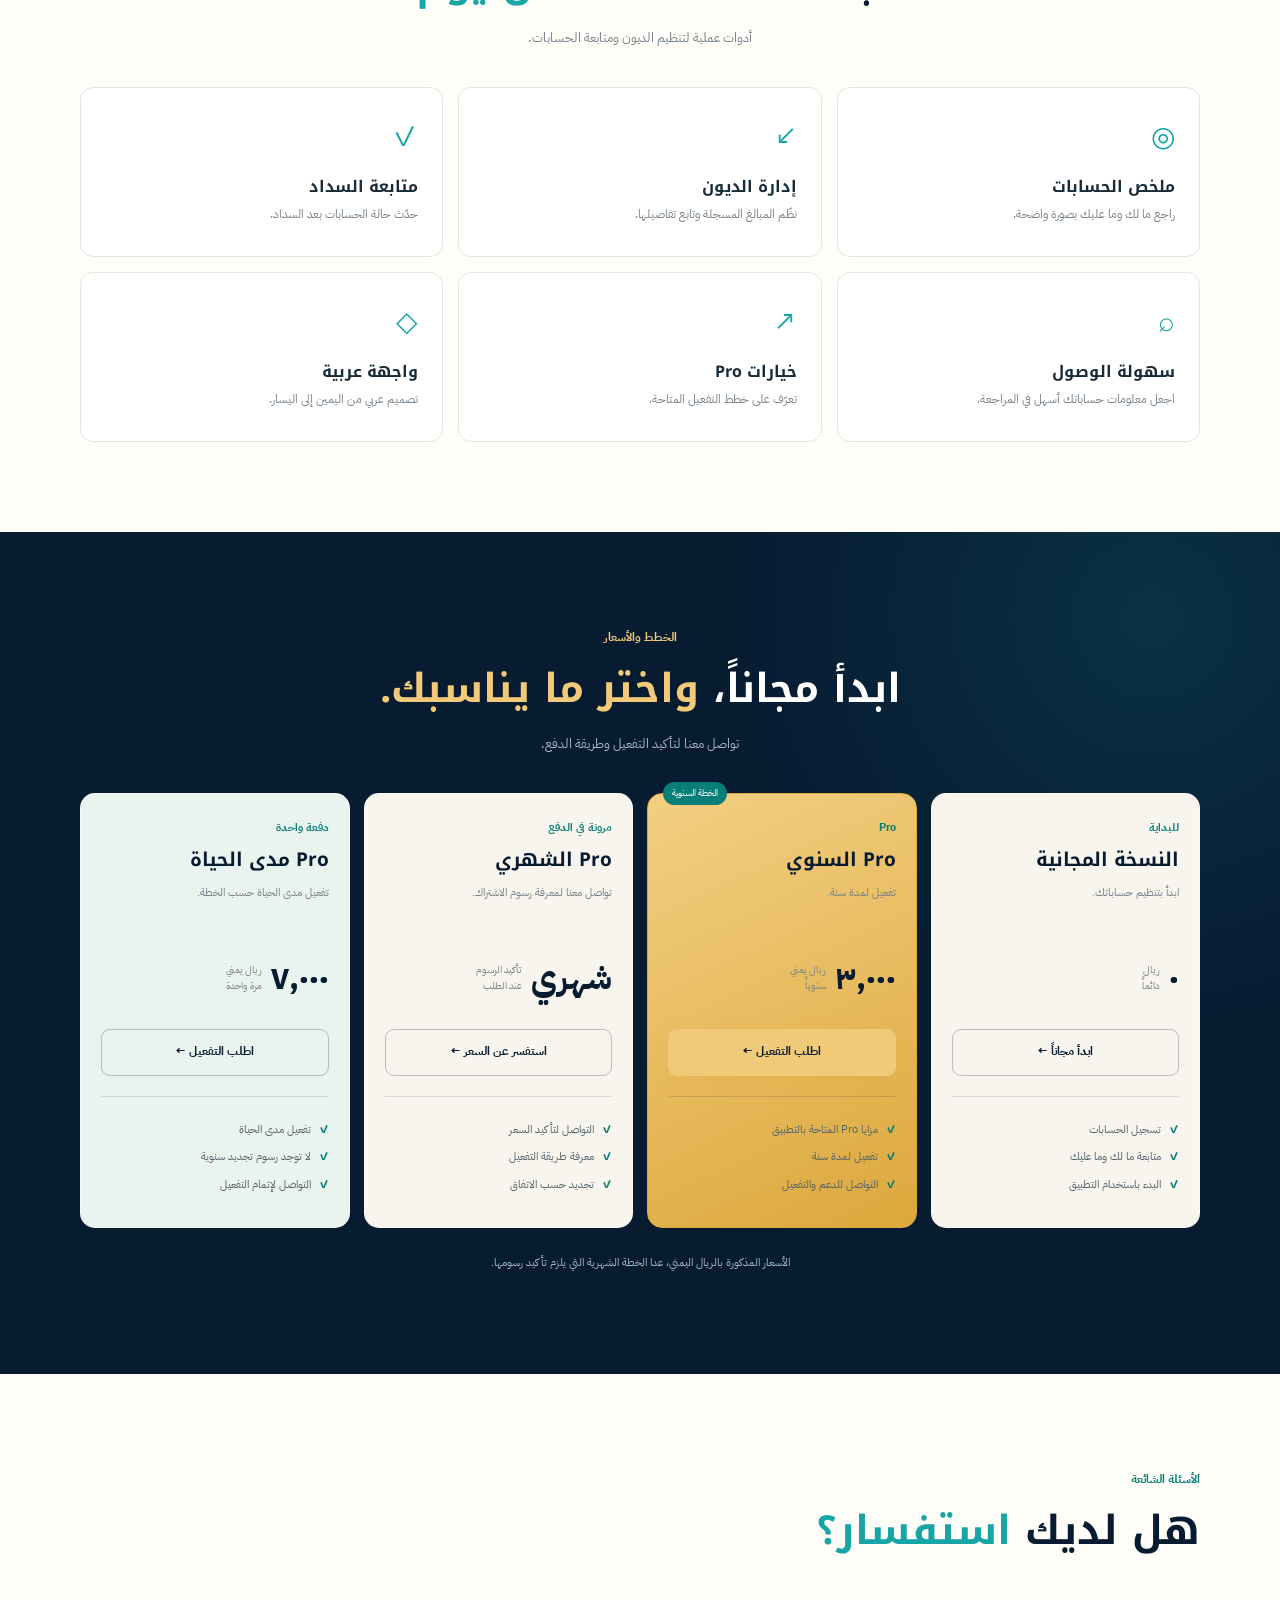
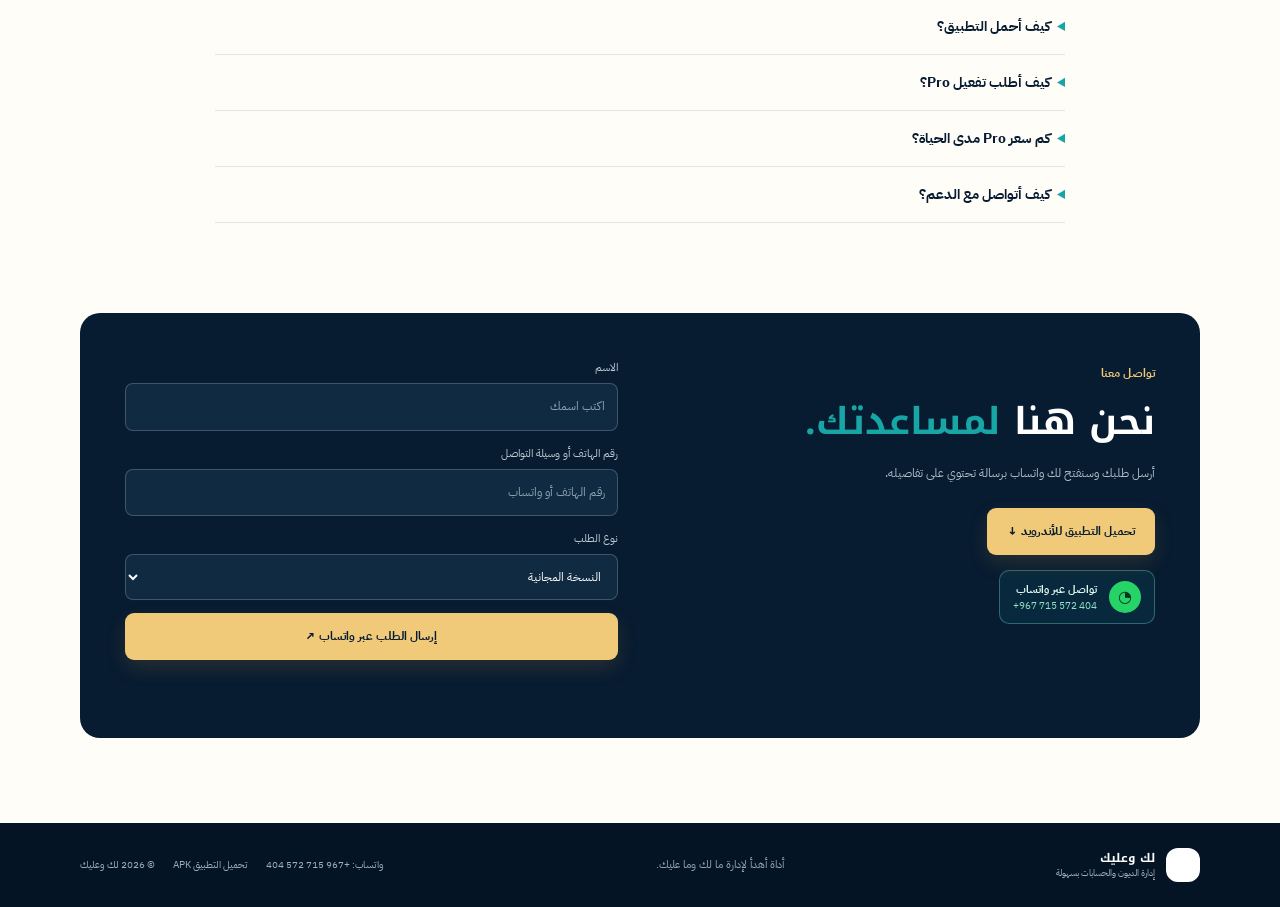
==== commit a151a32a: "Update APK download links to version 1.1.0" ====
--- a/index.html
+++ b/index.html
@@ -60,7 +60,7 @@
 
           <div class="hero-actions">
             <a class="button button-primary"
-               href="https://github.com/ragifi404-lang/lakwalik-website/releases/download/v1.0.0/app.release.apk">
+               href="https://github.com/ragifi404-lang/lakwalik-website/releases/download/v1.1.0/app-release.apk">
               تحميل التطبيق APK ↓
             </a>
             <a class="button button-secondary" href="#plans">
@@ -323,7 +323,7 @@
           <p>أرسل طلبك وسنفتح لك واتساب برسالة تحتوي على تفاصيله.</p>
 
           <a class="button button-primary download-button"
-             href="https://github.com/ragifi404-lang/lakwalik-website/releases/download/v1.0.0/app.release.apk">
+             href="https://github.com/ragifi404-lang/lakwalik-website/releases/download/v1.1.0/app-release.apk">
             تحميل التطبيق للأندرويد ↓
           </a>
 
@@ -384,7 +384,7 @@
       <a class="footer-whatsapp" href="https://wa.me/967715572404"
          target="_blank" rel="noopener">واتساب: +967 715 572 404</a>
       <a class="footer-whatsapp"
-         href="https://github.com/ragifi404-lang/lakwalik-website/releases/download/v1.0.0/app.release.apk">
+         href="https://github.com/ragifi404-lang/lakwalik-website/releases/download/v1.1.0/app-release.apk">
         تحميل التطبيق APK
       </a>
       <span class="footer-copy">© 2026 لك وعليك</span>
--- a/styles.css
+++ b/styles.css
@@ -1,95 +1,1024 @@
-@import url('https://fonts.googleapis.com/css2?family=IBM+Plex+Sans+Arabic:wght@400;500;600;700&family=Noto+Kufi+Arabic:wght@400;500;600;700;800&display=swap');
-
-:root { --navy:#071b31; --navy-2:#0b2742; --ink:#102133; --muted:#647487; --cream:#f7f2e9; --paper:#fbfaf7; --gold:#dca83c; --gold-light:#f5c968; --teal:#18a5a5; --teal-deep:#087c87; --line:#e7e5df; --shadow:0 18px 55px rgba(7,27,49,.12); }
-* { box-sizing:border-box; }
-html { scroll-behavior:smooth; }
-body { margin:0; color:var(--ink); background:var(--paper); font-family:'IBM Plex Sans Arabic',Tahoma,sans-serif; line-height:1.75; -webkit-font-smoothing:antialiased; }
-a { color:inherit; text-decoration:none; }
-button,input,select { font:inherit; }
-button { cursor:pointer; }
-img { max-width:100%; display:block; }
-.container { width:min(1160px,calc(100% - 48px)); margin-inline:auto; }
-.sr-only { position:absolute; width:1px; height:1px; padding:0; margin:-1px; overflow:hidden; clip:rect(0,0,0,0); white-space:nowrap; border:0; }
-
-.topbar { position:relative; z-index:20; background:var(--navy); color:#fff; border-bottom:1px solid rgba(255,255,255,.1); }
-.topbar-inner { min-height:82px; display:flex; align-items:center; gap:28px; }
-.brand { display:inline-flex; align-items:center; gap:11px; min-width:max-content; }
-.brand-mark { width:40px; height:40px; border-radius:13px; overflow:hidden; border:1px solid rgba(245,201,104,.55); background:#0c2940; box-shadow:0 5px 18px rgba(0,0,0,.2); }
-.brand-mark img { width:100%; height:100%; object-fit:cover; }
-.brand-copy { display:flex; flex-direction:column; gap:0; line-height:1.25; }
-.brand-copy strong { font-family:'Noto Kufi Arabic',sans-serif; font-size:16px; letter-spacing:-.04em; }
-.brand-copy small { color:#a8bac9; font-size:10px; }
-.main-nav { display:flex; align-items:center; gap:30px; margin-inline:auto; color:#bdcbd7; font-size:13px; }
-.main-nav a { transition:color .2s; }
-.main-nav a:hover { color:var(--gold-light); }
-.button { display:inline-flex; align-items:center; justify-content:center; gap:12px; border-radius:10px; padding:13px 21px; border:1px solid transparent; font-weight:700; font-size:13px; line-height:1.3; transition:transform .2s, box-shadow .2s, background .2s, border-color .2s; }
-.button:hover { transform:translateY(-2px); }
-.button-primary { background:var(--gold); color:var(--navy); box-shadow:0 10px 24px rgba(220,168,60,.25); }
-.button-primary:hover { background:var(--gold-light); box-shadow:0 14px 28px rgba(220,168,60,.3); }
-.button-ghost { color:#fff; border-color:rgba(255,255,255,.25); padding:10px 16px; }
-.button-ghost:hover { border-color:var(--gold); color:var(--gold-light); }
-.button-small { font-size:12px; }
-.button-link { color:#fff; padding-inline:0; }
-.button-link:hover { color:var(--gold-light); }
-.play-icon { width:23px; height:23px; display:grid; place-items:center; font-size:8px; color:var(--navy); background:var(--gold); border-radius:50%; }
-.menu-toggle { display:none; margin-inline-start:auto; background:transparent; border:0; padding:8px; }
-.menu-toggle span { display:block; width:22px; height:2px; background:#fff; margin:4px 0; border-radius:2px; }
-
-.hero-section { position:relative; overflow:hidden; background:var(--navy); color:#fff; min-height:650px; padding:82px 0 0; }
-.hero-section:before { content:''; position:absolute; inset:0; background:radial-gradient(circle at 14% 14%,rgba(24,165,165,.18),transparent 33%), radial-gradient(circle at 89% 42%,rgba(220,168,60,.15),transparent 30%); pointer-events:none; }
-.hero-grid-pattern { position:absolute; inset:0; opacity:.12; background-image:linear-gradient(rgba(255,255,255,.15) 1px,transparent 1px),linear-gradient(90deg,rgba(255,255,255,.15) 1px,transparent 1px); background-size:50px 50px; mask-image:linear-gradient(90deg,rgba(0,0,0,.7),transparent 78%); }
-.hero-grid { position:relative; display:grid; grid-template-columns:1fr 1fr; gap:60px; align-items:center; }
-.hero-copy { padding:15px 0 75px; max-width:590px; }
-.eyebrow,.section-kicker { display:inline-flex; align-items:center; gap:9px; text-transform:none; color:var(--gold-light); font-size:12px; font-weight:700; letter-spacing:.01em; }
-.pulse-dot { width:7px; height:7px; display:inline-block; border-radius:50%; background:var(--teal); box-shadow:0 0 0 5px rgba(24,165,165,.16); }
-h1,h2,h3 { font-family:'Noto Kufi Arabic',sans-serif; margin:0; line-height:1.35; letter-spacing:-.055em; }
-h1 { font-size:clamp(38px,5.1vw,68px); margin:20px 0 20px; max-width:590px; }
-h1 em { color:var(--gold-light); font-style:normal; position:relative; white-space:nowrap; }
-h1 em:after { content:''; position:absolute; right:0; left:3px; bottom:-9px; height:7px; background:var(--teal); opacity:.65; transform:skew(-25deg) rotate(-2deg); border-radius:50%; }
-.hero-lead { color:#c1ced9; font-size:16px; max-width:535px; line-height:2; margin:0 0 28px; }
-.hero-actions { display:flex; align-items:center; gap:24px; flex-wrap:wrap; }
-.hero-proof { margin-top:38px; display:flex; align-items:center; gap:12px; color:#dce5eb; font-size:12px; }
-.hero-proof strong,.hero-proof span { display:block; }
-.hero-proof span { color:#8fa5b5; font-size:11px; }
-.avatar-stack { display:flex; direction:ltr; padding-left:8px; }
-.avatar-stack i { display:grid; place-items:center; width:29px; height:29px; border:2px solid var(--navy); margin-left:-8px; border-radius:50%; background:#e8bc5c; color:var(--navy); font-size:10px; font-style:normal; font-weight:700; }
-.avatar-stack i:nth-child(2) { background:#29a4a1; color:#fff; }.avatar-stack i:nth-child(3) { background:#e9e1d3; }.avatar-stack i:nth-child(4) { background:#25455f; color:#fff; }
-.hero-visual { position:relative; min-height:505px; display:grid; place-items:center; }
-.orbit { position:absolute; border-radius:50%; border:1px solid rgba(220,168,60,.4); transform:rotate(-19deg); }
-.orbit-one { width:500px; height:270px; }.orbit-two { width:420px; height:580px; border-color:rgba(24,165,165,.38); transform:rotate(38deg); }
-.dashboard-card { position:relative; z-index:2; width:min(390px,90%); padding:22px; border:1px solid rgba(255,255,255,.16); border-radius:23px; background:linear-gradient(145deg,rgba(20,55,76,.97),rgba(7,27,49,.98)); box-shadow:22px 28px 50px rgba(0,0,0,.26),inset 0 1px rgba(255,255,255,.1); transform:rotate(2deg); }
-.dashboard-top { display:flex; align-items:center; gap:7px; color:#9cb4c2; font-size:10px; }.status-dot { width:7px; height:7px; border-radius:50%; background:var(--teal); box-shadow:0 0 0 4px rgba(24,165,165,.15); }.dashboard-date { margin-right:auto; color:#708c9c; font-size:9px; }
-.balance-block { padding:27px 0 16px; }.balance-block small { color:#9cb4c2; font-size:11px; display:block; }.balance-block strong { display:block; font-size:31px; font-family:'Noto Kufi Arabic'; color:#f6f2eb; letter-spacing:-.04em; }.balance-block strong b { font-family:'IBM Plex Sans Arabic'; font-size:12px; color:#9cb4c2; font-weight:500; }.trend-up { color:#62d1ba; font-size:10px; }
-.mini-chart { height:65px; display:flex; align-items:end; justify-content:space-between; gap:8px; padding:8px 0 3px; }.mini-chart span { flex:1; border-radius:4px 4px 1px 1px; background:linear-gradient(to top,var(--teal-deep),#35c5bd); opacity:.8; }.mini-chart span:nth-child(2n) { background:linear-gradient(to top,#bf8c2f,var(--gold-light)); opacity:.85; }
-.dashboard-divider { height:1px; background:rgba(255,255,255,.1); }.activity-heading { display:flex; justify-content:space-between; padding:16px 0 10px; font-size:11px; }.activity-heading a { color:var(--gold-light); font-size:10px; }.activity-row { display:grid; grid-template-columns:28px 1fr auto; align-items:center; gap:9px; padding:9px 0; }.activity-icon { display:grid; place-items:center; width:28px; height:28px; border-radius:9px; font-size:15px; }.activity-icon.teal { color:#65d5c5; background:rgba(24,165,165,.18); }.activity-icon.gold { color:var(--gold-light); background:rgba(220,168,60,.18); }.activity-row b,.activity-row small { display:block; }.activity-row b { font-size:11px; color:#ecf1f3; font-weight:600; }.activity-row small { color:#71899a; font-size:9px; }.amount { font-size:11px; }.amount.negative { color:#f2a3a0; }.amount.positive { color:#6bd5bf; }
-.floating-note { position:absolute; z-index:4; display:flex; align-items:center; gap:9px; background:#f8f4ec; color:var(--navy); border-radius:13px; padding:11px 13px; box-shadow:0 16px 30px rgba(0,0,0,.26); font-size:10px; animation:float 5s ease-in-out infinite; }.floating-note b,.floating-note small { display:block; line-height:1.35; }.floating-note small { color:#718091; font-size:9px; }.note-top { top:80px; right:-15px; }.note-bottom { bottom:76px; left:-10px; animation-delay:-2.2s; }.check-badge,.spark-icon { display:grid; place-items:center; width:27px; height:27px; border-radius:8px; color:#fff; font-weight:700; }.check-badge { background:var(--teal); }.spark-icon { background:var(--gold); color:var(--navy); }.note-arrow { color:var(--teal-deep); font-size:17px; margin-right:4px; }.hero-bottom-line { position:relative; display:flex; justify-content:center; align-items:center; gap:17px; padding:20px 0 17px; color:#87a0b1; font-size:10px; letter-spacing:.02em; border-top:1px solid rgba(255,255,255,.1); }.hero-bottom-line i { width:4px; height:4px; border-radius:50%; background:var(--gold); }
-@keyframes float { 0%,100%{transform:translateY(0)} 50%{transform:translateY(-8px)} }
-
-.section { padding:112px 0; }.section-heading { margin-bottom:54px; }.section-kicker { color:var(--teal-deep); font-size:12px; margin-bottom:12px; }.section-heading h2 { font-size:clamp(28px,3.5vw,44px); color:var(--navy); }.section-heading h2 span,.faq-intro h2 span,.contact-copy h2 span { color:var(--teal-deep); }.section-heading > p { color:var(--muted); max-width:485px; margin:12px 0 0; font-size:14px; }.split-heading { display:flex; justify-content:space-between; align-items:end; gap:40px; }.split-heading > p { margin:0; line-height:1.9; }.center-heading { text-align:center; }.center-heading > p { margin-inline:auto; }
-.intro-section { background:var(--cream); }.steps-grid { display:grid; grid-template-columns:repeat(3,1fr); gap:20px; }.step-card { position:relative; min-height:260px; background:rgba(255,255,255,.46); border:1px solid rgba(16,33,51,.08); border-radius:17px; padding:27px; overflow:hidden; transition:transform .25s,box-shadow .25s; }.step-card:hover { transform:translateY(-7px); box-shadow:var(--shadow); }.step-card.featured-step { background:var(--navy); color:#fff; box-shadow:0 17px 30px rgba(7,27,49,.18); }.step-number { color:#a9b0ae; font-size:10px; letter-spacing:.08em; }.featured-step .step-number { color:#668198; }.step-icon { font-size:41px; color:var(--teal-deep); line-height:1; margin:23px 0 20px; }.featured-step .step-icon { color:var(--gold-light); }.step-card h3 { font-size:20px; }.step-card p { color:var(--muted); font-size:13px; line-height:1.8; margin:7px 0 0; max-width:270px; }.featured-step p { color:#a8bac6; }.step-line { position:absolute; bottom:0; right:0; left:0; height:4px; background:var(--teal); opacity:.7; }.step-card:not(.featured-step) .step-line { background:var(--gold); }
-.features-section { background:var(--paper); }.features-grid { display:grid; grid-template-columns:repeat(3,1fr); gap:14px; }.feature-card { min-height:190px; display:flex; flex-direction:column; justify-content:space-between; padding:25px; background:#fff; border:1px solid var(--line); border-radius:14px; position:relative; overflow:hidden; transition:transform .25s,box-shadow .25s,border-color .25s; }.feature-card:hover { transform:translateY(-5px); box-shadow:var(--shadow); border-color:#d4d6d0; }.feature-highlight { background:var(--navy); color:#fff; border-color:var(--navy); }.feature-symbol { color:var(--gold); font-size:30px; line-height:1; }.feature-card h3 { font-size:17px; margin-top:15px; }.feature-card p { color:var(--muted); font-size:12px; margin:4px 0 0; line-height:1.75; max-width:255px; }.feature-highlight p { color:#a5bac7; }.feature-index { position:absolute; left:21px; bottom:18px; color:#bbc3c7; opacity:.65; font-size:10px; font-weight:500; }.feature-highlight .feature-index { color:var(--gold-light); }
-.pricing-section { position:relative; overflow:hidden; background:var(--navy); color:#fff; }.pricing-glow { position:absolute; width:600px; height:600px; border-radius:50%; background:radial-gradient(circle,rgba(24,165,165,.18),transparent 65%); top:-250px; right:-120px; }.light-heading .section-kicker { color:var(--gold-light); }.light-heading h2 { color:#fff; }.light-heading h2 span { color:var(--gold-light); }.light-heading > p { color:#a9bfca; }
-.pricing-grid { position:relative; display:grid; grid-template-columns:repeat(3,1fr); gap:15px; align-items:stretch; }.price-card { position:relative; background:#f8f4eb; color:var(--navy); border-radius:15px; padding:30px 28px; display:flex; flex-direction:column; border:1px solid rgba(255,255,255,.1); }.pro-card { background:linear-gradient(160deg,#eab95d,#d69c31); transform:translateY(-12px); box-shadow:0 24px 55px rgba(0,0,0,.26); }.lifetime-card { background:#eef5f2; }.plan-label { font-size:11px; font-weight:700; color:var(--teal-deep); }.pro-card .plan-label { color:var(--navy); opacity:.75; }.price-card h3 { font-size:22px; margin-top:10px; }.plan-description { min-height:53px; color:#73808a; font-size:12px; line-height:1.7; margin:8px 0 19px; }.pro-card .plan-description { color:#5d4b28; }.price-line { display:flex; align-items:center; gap:9px; margin-bottom:24px; }.price-line strong { font-size:42px; line-height:1; font-family:'Noto Kufi Arabic'; letter-spacing:-.08em; }.price-line span { color:#87918f; font-size:10px; line-height:1.6; }.pro-card .price-line span { color:#68542a; }.button-outline-dark { border-color:rgba(7,27,49,.3); color:var(--navy); }.button-outline-dark:hover { background:var(--navy); color:#fff; }.price-card .button { width:100%; }.check-list { list-style:none; padding:0; margin:24px 0 0; border-top:1px solid rgba(16,33,51,.12); padding-top:18px; }.check-list li { color:#53626a; font-size:11px; margin:9px 0; padding-right:19px; position:relative; }.check-list li:before { content:'✓'; position:absolute; right:0; color:var(--teal-deep); font-weight:700; }.pro-card .check-list { border-color:rgba(7,27,49,.18); }.pro-card .check-list li { color:#4f4327; }.pro-card .check-list li:before { color:var(--navy); }.popular-ribbon { position:absolute; top:-13px; left:24px; padding:4px 13px; border-radius:999px; background:var(--teal); color:#fff; font-size:10px; font-weight:700; box-shadow:0 5px 12px rgba(0,0,0,.14); }.pricing-note { position:relative; color:#8ca5b3; text-align:center; margin:35px 0 0; font-size:11px; }.pricing-note span { color:var(--gold-light); margin-left:5px; }
-.compare-section { background:var(--cream); }.compare-heading { margin-bottom:35px; }.comparison-wrap { overflow-x:auto; background:#fff; border:1px solid var(--line); border-radius:14px; }.comparison-table { width:100%; border-collapse:collapse; min-width:620px; text-align:right; }.comparison-table th,.comparison-table td { padding:18px 25px; border-bottom:1px solid #eceae5; font-size:12px; }.comparison-table th { color:#85918d; font-weight:500; font-size:11px; }.comparison-table th:not(:first-child) { text-align:center; }.comparison-table tr:last-child td { border-bottom:0; }.comparison-table td:first-child { color:var(--ink); font-weight:600; }.comparison-table td:not(:first-child) { text-align:center; }.table-plan { display:inline-block; width:8px; height:8px; border-radius:50%; margin-left:7px; }.free-plan-dot { background:#b5c0bb; }.pro-plan-dot { background:var(--gold); }.yes { display:inline-grid; place-items:center; width:23px; height:23px; border-radius:50%; color:var(--teal-deep); background:#e4f3ef; font-weight:700; }.muted-dash { color:#c6ccc9; font-size:18px; }
-.faq-section { background:var(--paper); }.faq-layout { display:grid; grid-template-columns:.8fr 1.2fr; gap:100px; align-items:start; }.faq-intro h2 { font-size:36px; color:var(--navy); }.faq-intro p { color:var(--muted); font-size:13px; max-width:300px; margin:18px 0; }.text-link { color:var(--teal-deep); font-weight:700; font-size:13px; }.text-link span { margin-right:6px; }.faq-list details { border-top:1px solid var(--line); padding:0; }.faq-list details:last-child { border-bottom:1px solid var(--line); }.faq-list summary { list-style:none; display:flex; align-items:center; justify-content:space-between; padding:18px 0; cursor:pointer; font-weight:700; font-size:14px; color:var(--ink); }.faq-list summary::-webkit-details-marker { display:none; }.faq-list summary span { display:grid; place-items:center; width:25px; height:25px; border:1px solid var(--line); border-radius:50%; color:var(--teal-deep); font-size:19px; font-weight:400; transition:transform .2s,background .2s; }.faq-list details[open] summary span { transform:rotate(45deg); background:var(--teal-deep); color:#fff; border-color:var(--teal-deep); }.faq-list details p { max-width:600px; color:var(--muted); font-size:12px; line-height:2; padding:0 0 19px; margin:0; }
-.contact-section { padding:0 0 100px; background:var(--paper); }.contact-card { background:var(--navy); border-radius:22px; padding:56px 64px; display:grid; grid-template-columns:1fr 1fr; gap:70px; color:#fff; position:relative; overflow:hidden; }.contact-card:after { content:''; position:absolute; width:330px; height:330px; border:1px solid rgba(220,168,60,.27); border-radius:50%; left:-120px; bottom:-170px; box-shadow:0 0 0 35px rgba(220,168,60,.05),0 0 0 70px rgba(220,168,60,.03); }.contact-copy { position:relative; z-index:1; }.contact-copy .section-kicker { color:var(--gold-light); }.contact-copy h2 { color:#fff; font-size:39px; margin:8px 0 14px; }.contact-copy p { color:#a7bcc7; font-size:13px; max-width:330px; }.contact-badges { display:flex; gap:8px; flex-wrap:wrap; margin-top:27px; }.contact-badges span { color:#b9cbd2; border:1px solid rgba(255,255,255,.15); padding:5px 9px; border-radius:6px; font-size:10px; }.contact-form { position:relative; z-index:1; display:grid; gap:12px; }.contact-form label { color:#abc0c9; font-size:11px; }.contact-form input,.contact-form select { width:100%; display:block; margin-top:5px; border:1px solid rgba(255,255,255,.16); background:rgba(255,255,255,.07); color:#fff; border-radius:8px; padding:11px 13px; outline:none; font-size:12px; }.contact-form input::placeholder { color:#76909e; }.contact-form input:focus,.contact-form select:focus { border-color:var(--gold); box-shadow:0 0 0 3px rgba(220,168,60,.12); }.contact-form select option { color:var(--ink); }.button-full { width:100%; margin-top:4px; }.form-status { min-height:22px; margin:0; color:#87e1cb; font-size:11px; }
-.footer { background:#061527; color:#fff; padding:25px 0; }.footer-inner { display:flex; align-items:center; gap:25px; }.footer-brand .brand-mark { width:32px; height:32px; border-radius:10px; }.footer-brand .brand-copy strong { font-size:13px; }.footer-brand .brand-copy small { font-size:9px; }.footer-inner p { color:#7f96a5; font-size:11px; margin:0 auto; }.footer-copy { color:#6b8291; font-size:10px; }
-.toast { position:fixed; bottom:25px; right:25px; z-index:50; padding:12px 17px; border-radius:10px; background:var(--navy); color:#fff; box-shadow:0 12px 28px rgba(0,0,0,.2); font-size:12px; transform:translateY(20px); opacity:0; pointer-events:none; transition:all .25s; }.toast.show { transform:translateY(0); opacity:1; }
-@media (max-width: 900px) { .hero-grid { gap:25px; }.hero-visual { min-height:450px; }.note-top { right:0; }.note-bottom { left:0; }.faq-layout { gap:45px; }.contact-card { gap:40px; padding:45px; } }
-@media (max-width: 720px) { .container { width:min(100% - 32px,560px); }.topbar-inner { min-height:70px; gap:13px; }.topbar-inner > .button { display:none; }.menu-toggle { display:block; }.main-nav { display:none; position:absolute; top:70px; right:16px; left:16px; padding:14px; flex-direction:column; align-items:stretch; gap:0; background:#0b2742; border:1px solid rgba(255,255,255,.12); border-radius:12px; box-shadow:0 15px 30px rgba(0,0,0,.2); }.main-nav.open { display:flex; }.main-nav a { padding:10px; border-bottom:1px solid rgba(255,255,255,.08); }.main-nav a:last-child { border-bottom:0; }.hero-section { padding-top:54px; }.hero-grid { grid-template-columns:1fr; }.hero-copy { padding-bottom:15px; }.hero-lead { font-size:14px; }.hero-actions { gap:15px; }.hero-visual { min-height:435px; }.orbit-one { width:350px; }.orbit-two { height:470px; width:330px; }.dashboard-card { width:min(360px,93%); }.note-top { top:39px; right:0; }.note-bottom { bottom:33px; left:0; }.hero-bottom-line { flex-wrap:wrap; gap:8px 13px; padding-bottom:14px; }.hero-bottom-line i { display:none; }.section { padding:75px 0; }.section-heading { margin-bottom:34px; }.split-heading { display:block; }.split-heading > p { margin-top:15px; }.steps-grid,.features-grid,.pricing-grid { grid-template-columns:1fr; }.step-card { min-height:215px; }.pro-card { transform:none; }.pricing-grid { gap:20px; }.price-card { padding:27px 24px; }.popular-ribbon { left:20px; }.comparison-table th,.comparison-table td { padding:15px 16px; }.faq-layout { grid-template-columns:1fr; gap:35px; }.faq-intro h2 { font-size:29px; }.contact-section { padding-bottom:75px; }.contact-card { grid-template-columns:1fr; padding:35px 24px; gap:30px; }.contact-copy h2 { font-size:31px; }.footer-inner { flex-wrap:wrap; gap:15px; }.footer-inner p { width:100%; order:3; margin:0; }.footer-copy { margin-right:auto; } }
-@media (prefers-reduced-motion: reduce) { *,*:before,*:after { scroll-behavior:auto!important; animation:none!important; transition:none!important; } }
-
-/* WhatsApp contact additions */
-.whatsapp-link { display:flex; align-items:center; gap:10px; width:max-content; max-width:100%; margin-top:20px; padding:10px 12px; border:1px solid rgba(117,226,195,.35); border-radius:10px; background:rgba(24,165,165,.1); color:#dff9f0; transition:transform .2s,background .2s; }
-.whatsapp-link:hover { transform:translateY(-2px); background:rgba(24,165,165,.2); }
-.whatsapp-link b,.whatsapp-link small { display:block; line-height:1.4; }
-.whatsapp-link b { font-size:11px; }
-.whatsapp-link small { color:#78d9bf; font-size:10px; margin-top:2px; }
-.whatsapp-icon { display:grid; place-items:center; width:28px; height:28px; border-radius:50%; background:#25d366; color:#06351f; font-size:17px; }
-.whatsapp-arrow { margin-right:3px; color:#7ae0c5; font-size:17px; }
-.footer-whatsapp { color:#7ae0c5; font-size:10px; white-space:nowrap; }
-.footer-whatsapp b { font-weight:500; }
-@media (max-width:720px) {
-  .footer-whatsapp { order:4; }
-  .footer-copy { margin-right:auto; }
-}
+:root {
+  --navy: #071b31;
+  --navy-light: #102f49;
+  --teal: #18a5a5;
+  --teal-dark: #087e79;
+  --gold: #dca83c;
+  --gold-light: #f0ca78;
+  --cream: #f6f3eb;
+  --paper: #fffdf8;
+  --ink: #172c3a;
+  --muted: #75818a;
+  --line: #e5e6df;
+  --shadow: 0 15px 35px rgba(7, 27, 49, .09);
+}
+
+* {
+  box-sizing: border-box;
+}
+
+html {
+  scroll-behavior: smooth;
+  scroll-padding-top: 85px;
+}
+
+body {
+  margin: 0;
+  color: var(--ink);
+  background: var(--paper);
+  font-family: "IBM Plex Sans Arabic", sans-serif;
+  line-height: 1.8;
+}
+
+a {
+  color: inherit;
+  text-decoration: none;
+}
+
+button,
+input,
+select {
+  font: inherit;
+}
+
+button,
+a {
+  -webkit-tap-highlight-color: transparent;
+}
+
+img {
+  max-width: 100%;
+}
+
+.container {
+  width: min(1120px, calc(100% - 40px));
+  margin-inline: auto;
+}
+
+.topbar {
+  position: sticky;
+  top: 0;
+  z-index: 100;
+  color: #fff;
+  background: rgba(7, 27, 49, .97);
+  border-bottom: 1px solid rgba(255,255,255,.09);
+  backdrop-filter: blur(14px);
+}
+
+.topbar-inner {
+  min-height: 82px;
+  display: flex;
+  align-items: center;
+  gap: 30px;
+}
+
+.brand {
+  display: flex;
+  align-items: center;
+  gap: 11px;
+  flex-shrink: 0;
+}
+
+.brand-mark {
+  display: grid;
+  place-items: center;
+  width: 43px;
+  height: 43px;
+  overflow: hidden;
+  border-radius: 12px;
+  background: #fff;
+}
+
+.brand-mark img {
+  width: 100%;
+  height: 100%;
+  object-fit: contain;
+}
+
+.brand-copy strong,
+.brand-copy small {
+  display: block;
+  line-height: 1.5;
+}
+
+.brand-copy strong {
+  font-family: "Noto Kufi Arabic", sans-serif;
+  font-size: 15px;
+}
+
+.brand-copy small {
+  color: #9db2c0;
+  font-size: 10px;
+}
+
+.main-nav {
+  display: flex;
+  align-items: center;
+  gap: 25px;
+  margin-inline: auto;
+}
+
+.main-nav a {
+  color: #c5d2db;
+  font-size: 12px;
+  transition: color .2s;
+}
+
+.main-nav a:hover {
+  color: var(--gold-light);
+}
+
+.menu-toggle {
+  display: none;
+  color: white;
+  background: transparent;
+  border: 1px solid #476073;
+  border-radius: 8px;
+  padding: 5px 12px;
+  cursor: pointer;
+}
+
+.button {
+  display: inline-flex;
+  align-items: center;
+  justify-content: center;
+  gap: 9px;
+  min-height: 47px;
+  padding: 11px 19px;
+  border: 1px solid transparent;
+  border-radius: 9px;
+  font-size: 12px;
+  font-weight: 700;
+  text-align: center;
+  cursor: pointer;
+  transition: transform .2s, background .2s, box-shadow .2s;
+}
+
+.button:hover {
+  transform: translateY(-2px);
+}
+
+.button-small {
+  min-height: 39px;
+  padding: 8px 14px;
+}
+
+.button-primary {
+  color: var(--navy);
+  background: var(--gold-light);
+  box-shadow: 0 8px 20px rgba(220,168,60,.15);
+}
+
+.button-primary:hover {
+  background: #ffdc8a;
+}
+
+.button-secondary {
+  color: #fff;
+  border-color: rgba(255,255,255,.25);
+  background: rgba(255,255,255,.04);
+}
+
+.button-outline {
+  color: #fff;
+  border-color: rgba(255,255,255,.3);
+}
+
+.button-outline-dark {
+  color: var(--navy);
+  border-color: rgba(7,27,49,.25);
+}
+
+.button-outline-dark:hover {
+  color: #fff;
+  background: var(--navy);
+}
+
+.hero-section {
+  position: relative;
+  overflow: hidden;
+  color: #fff;
+  background:
+    radial-gradient(circle at 15% 20%, rgba(24,165,165,.17), transparent 32%),
+    radial-gradient(circle at 90% 70%, rgba(220,168,60,.12), transparent 30%),
+    var(--navy);
+  padding-top: 78px;
+}
+
+.hero-grid {
+  display: grid;
+  grid-template-columns: 1.05fr .95fr;
+  align-items: center;
+  gap: 55px;
+}
+
+.hero-copy {
+  padding-bottom: 70px;
+}
+
+.eyebrow,
+.section-kicker {
+  display: inline-block;
+  color: var(--teal-dark);
+  font-size: 12px;
+  font-weight: 700;
+}
+
+.eyebrow {
+  color: var(--gold-light);
+}
+
+h1,
+h2,
+h3 {
+  margin-top: 0;
+  font-family: "Noto Kufi Arabic", sans-serif;
+  line-height: 1.5;
+}
+
+h1 {
+  max-width: 620px;
+  margin: 18px 0;
+  font-size: clamp(34px, 4.7vw, 59px);
+  letter-spacing: -.04em;
+}
+
+h1 em {
+  color: var(--gold-light);
+  font-style: normal;
+}
+
+.hero-lead {
+  max-width: 560px;
+  margin-bottom: 27px;
+  color: #c3d0d8;
+  font-size: 15px;
+  line-height: 2.1;
+}
+
+.hero-actions {
+  display: flex;
+  flex-wrap: wrap;
+  gap: 12px;
+}
+
+.download-hint {
+  color: #91a8b7;
+  font-size: 11px;
+}
+
+.hero-proof {
+  display: flex;
+  flex-wrap: wrap;
+  gap: 15px;
+  margin-top: 27px;
+  color: #c4d4db;
+  font-size: 11px;
+}
+
+.hero-visual {
+  display: grid;
+  place-items: center;
+  min-height: 390px;
+  padding-bottom: 45px;
+}
+
+.dashboard-card {
+  width: min(420px, 100%);
+  padding: 26px;
+  border: 1px solid rgba(255,255,255,.14);
+  border-radius: 22px;
+  background: linear-gradient(145deg, #153b53, #0a223a);
+  box-shadow: 0 25px 60px rgba(0,0,0,.22);
+  transform: rotate(1deg);
+}
+
+.dashboard-top {
+  display: flex;
+  align-items: center;
+  gap: 9px;
+  color: #b7c8d2;
+  font-size: 11px;
+}
+
+.status-dot {
+  width: 8px;
+  height: 8px;
+  border-radius: 50%;
+  background: #39d0ae;
+}
+
+.dashboard-date {
+  margin-right: auto;
+  color: #8da7b5;
+}
+
+.balance-block {
+  padding: 28px 0;
+}
+
+.balance-block small {
+  display: block;
+  color: #9db4c1;
+}
+
+.balance-block strong {
+  display: block;
+  margin: 8px 0;
+  color: white;
+  font-size: 28px;
+}
+
+.balance-block strong span {
+  color: var(--gold-light);
+}
+
+.balance-block p {
+  color: #8fa9b8;
+  font-size: 11px;
+}
+
+.summary-row {
+  display: grid;
+  grid-template-columns: 1fr 1fr;
+  gap: 12px;
+}
+
+.summary-row > div {
+  padding: 15px;
+  border-radius: 12px;
+  background: rgba(255,255,255,.06);
+}
+
+.summary-row small,
+.summary-row strong {
+  display: block;
+}
+
+.summary-row small {
+  color: #9db4c1;
+  font-size: 10px;
+}
+
+.summary-row strong {
+  margin-top: 6px;
+  font-size: 12px;
+}
+
+.positive {
+  color: #65d8ba;
+}
+
+.negative {
+  color: #f0b1a5;
+}
+
+.dashboard-note {
+  margin-top: 17px;
+  padding-top: 16px;
+  border-top: 1px solid rgba(255,255,255,.12);
+  color: #b7d9d0;
+  font-size: 11px;
+}
+
+.hero-bottom-line {
+  display: flex;
+  justify-content: center;
+  flex-wrap: wrap;
+  gap: 35px;
+  padding: 18px 0;
+  border-top: 1px solid rgba(255,255,255,.1);
+  color: #8fa7b5;
+  font-size: 11px;
+}
+
+.section {
+  padding: 90px 0;
+}
+
+.intro-section,
+.compare-section {
+  background: var(--cream);
+}
+
+.features-section,
+.faq-section {
+  background: var(--paper);
+}
+
+.section-heading {
+  margin-bottom: 38px;
+}
+
+.section-heading h2 {
+  margin: 8px 0;
+  color: var(--navy);
+  font-size: clamp(26px, 3.5vw, 40px);
+}
+
+.section-heading h2 span,
+.contact-copy h2 span {
+  color: var(--teal);
+}
+
+.section-heading p {
+  max-width: 550px;
+  color: var(--muted);
+  font-size: 13px;
+}
+
+.center-heading {
+  text-align: center;
+}
+
+.center-heading p {
+  margin-inline: auto;
+}
+
+.steps-grid {
+  display: grid;
+  grid-template-columns: repeat(3, 1fr);
+  gap: 18px;
+}
+
+.step-card {
+  position: relative;
+  overflow: hidden;
+  min-height: 230px;
+  padding: 26px;
+  border: 1px solid var(--line);
+  border-radius: 15px;
+  background: #fff;
+  transition: transform .2s, box-shadow .2s;
+}
+
+.step-card:hover,
+.feature-card:hover {
+  transform: translateY(-4px);
+  box-shadow: var(--shadow);
+}
+
+.featured-step {
+  color: #fff;
+  background: var(--navy);
+}
+
+.step-number {
+  color: #8b9a9e;
+  font-size: 11px;
+}
+
+.step-icon {
+  margin: 18px 0;
+  color: var(--teal);
+  font-size: 34px;
+}
+
+.featured-step .step-icon {
+  color: var(--gold-light);
+}
+
+.step-card h3 {
+  margin-bottom: 5px;
+  font-size: 19px;
+}
+
+.step-card p {
+  margin-bottom: 0;
+  color: var(--muted);
+  font-size: 12px;
+}
+
+.featured-step p {
+  color: #bdcbd3;
+}
+
+.features-grid {
+  display: grid;
+  grid-template-columns: repeat(3, 1fr);
+  gap: 15px;
+}
+
+.feature-card {
+  min-height: 170px;
+  padding: 24px;
+  border: 1px solid var(--line);
+  border-radius: 13px;
+  background: #fff;
+  transition: transform .2s, box-shadow .2s;
+}
+
+.feature-symbol {
+  color: var(--teal);
+  font-size: 28px;
+}
+
+.feature-card h3 {
+  margin: 12px 0 5px;
+  font-size: 16px;
+}
+
+.feature-card p {
+  margin: 0;
+  color: var(--muted);
+  font-size: 12px;
+}
+
+.pricing-section {
+  color: #fff;
+  background:
+    radial-gradient(circle at 90% 10%, rgba(24,165,165,.17), transparent 30%),
+    var(--navy);
+}
+
+.light-heading h2 {
+  color: #fff;
+}
+
+.light-heading h2 span,
+.light-heading .section-kicker {
+  color: var(--gold-light);
+}
+
+.light-heading p {
+  color: #a8bbc7;
+}
+
+.pricing-grid {
+  display: grid;
+  grid-template-columns: repeat(4, minmax(0, 1fr));
+  align-items: stretch;
+  gap: 14px;
+}
+
+.price-card {
+  position: relative;
+  display: flex;
+  flex-direction: column;
+  padding: 24px 20px;
+  border: 1px solid rgba(255,255,255,.3);
+  border-radius: 15px;
+  color: var(--navy);
+  background: #f8f5ee;
+}
+
+.pro-card {
+  border-color: var(--gold);
+  background: linear-gradient(155deg, #f3cf83, #dca83c);
+}
+
+.lifetime-card {
+  background: #eaf4ef;
+}
+
+.plan-label {
+  color: var(--teal-dark);
+  font-size: 11px;
+  font-weight: 700;
+}
+
+.price-card h3 {
+  margin: 8px 0;
+  font-size: 19px;
+}
+
+.plan-description {
+  min-height: 45px;
+  margin: 0 0 18px;
+  color: #75818a;
+  font-size: 11px;
+}
+
+.price-line {
+  display: flex;
+  align-items: center;
+  gap: 9px;
+  min-height: 65px;
+  margin-bottom: 18px;
+}
+
+.price-line strong {
+  font-size: clamp(24px, 2.6vw, 35px);
+  line-height: 1.4;
+}
+
+.price-line span {
+  color: #78858a;
+  font-size: 10px;
+  line-height: 1.6;
+}
+
+.price-card > .button {
+  width: 100%;
+  margin-top: auto;
+}
+
+.check-list {
+  padding: 15px 0 0;
+  margin: 20px 0 0;
+  border-top: 1px solid rgba(7,27,49,.13);
+  list-style: none;
+}
+
+.check-list li {
+  position: relative;
+  margin: 8px 0;
+  padding-right: 18px;
+  color: #53636b;
+  font-size: 11px;
+}
+
+.check-list li::before {
+  position: absolute;
+  right: 0;
+  content: "✓";
+  color: var(--teal-dark);
+  font-weight: bold;
+}
+
+.popular-ribbon {
+  position: absolute;
+  top: -12px;
+  left: 15px;
+  padding: 3px 9px;
+  border-radius: 20px;
+  color: white;
+  background: var(--teal-dark);
+  font-size: 9px;
+}
+
+.pricing-note {
+  margin-top: 25px;
+  color: #a7bac5;
+  text-align: center;
+  font-size: 11px;
+}
+
+.faq-list {
+  max-width: 850px;
+  margin-inline: auto;
+}
+
+.faq-list details {
+  padding: 15px 0;
+  border-bottom: 1px solid var(--line);
+}
+
+.faq-list summary {
+  position: relative;
+  padding-left: 30px;
+  color: var(--navy);
+  font-weight: 700;
+  font-size: 14px;
+  cursor: pointer;
+}
+
+.faq-list summary::marker {
+  color: var(--teal);
+}
+
+.faq-list details p {
+  margin: 12px 0 0;
+  color: var(--muted);
+  font-size: 12px;
+  line-height: 2;
+}
+
+.contact-section {
+  padding: 0 0 85px;
+  background: var(--paper);
+}
+
+.contact-card {
+  display: grid;
+  grid-template-columns: 1fr 1fr;
+  gap: 45px;
+  padding: 45px;
+  border-radius: 20px;
+  color: #fff;
+  background: var(--navy);
+}
+
+.contact-copy h2 {
+  margin: 8px 0;
+  font-size: clamp(26px, 3vw, 37px);
+}
+
+.contact-copy .section-kicker {
+  color: var(--gold-light);
+}
+
+.contact-copy p {
+  color: #afc0ca;
+  font-size: 12px;
+}
+
+.download-button {
+  margin-top: 12px;
+}
+
+.whatsapp-link {
+  display: flex;
+  align-items: center;
+  gap: 12px;
+  width: fit-content;
+  max-width: 100%;
+  margin-top: 15px;
+  padding: 10px 13px;
+  border: 1px solid rgba(117,226,195,.35);
+  border-radius: 10px;
+  color: #dff9f0;
+  background: rgba(24,165,165,.1);
+}
+
+.whatsapp-icon {
+  display: grid;
+  place-items: center;
+  width: 32px;
+  height: 32px;
+  border-radius: 50%;
+  color: #06351f;
+  background: #25d366;
+}
+
+.whatsapp-link b,
+.whatsapp-link small {
+  display: block;
+  line-height: 1.5;
+}
+
+.whatsapp-link b {
+  font-size: 11px;
+}
+
+.whatsapp-link small {
+  color: #8de2c8;
+  font-size: 10px;
+}
+
+.contact-form {
+  display: grid;
+  align-content: start;
+  gap: 13px;
+}
+
+.contact-form label {
+  color: #bdcbd4;
+  font-size: 11px;
+}
+
+.contact-form input,
+.contact-form select {
+  display: block;
+  width: 100%;
+  margin-top: 5px;
+  padding: 12px;
+  border: 1px solid rgba(255,255,255,.2);
+  border-radius: 8px;
+  outline: none;
+  color: #fff;
+  background: #102a42;
+  font-size: 12px;
+}
+
+.contact-form input:focus,
+.contact-form select:focus {
+  border-color: var(--gold-light);
+}
+
+.contact-form input::placeholder {
+  color: #8fa3b1;
+}
+
+.contact-form select option {
+  color: #172c3a;
+  background: #fff;
+}
+
+.button-full {
+  width: 100%;
+}
+
+.form-status {
+  min-height: 20px;
+  margin: 0;
+  color: #8de2c8;
+  font-size: 11px;
+}
+
+.footer {
+  padding: 25px 0;
+  color: #fff;
+  background: #051424;
+}
+
+.footer-inner {
+  display: flex;
+  align-items: center;
+  flex-wrap: wrap;
+  gap: 18px;
+}
+
+.footer-inner p {
+  margin: 0 auto;
+  color: #91a5b2;
+  font-size: 11px;
+}
+
+.footer-brand .brand-mark {
+  width: 34px;
+  height: 34px;
+}
+
+.footer-brand .brand-copy strong {
+  font-size: 12px;
+}
+
+.footer-brand .brand-copy small {
+  font-size: 9px;
+}
+
+.footer-whatsapp,
+.footer-copy {
+  color: #9ab0bd;
+  font-size: 10px;
+}
+
+.toast {
+  position: fixed;
+  z-index: 200;
+  right: 20px;
+  bottom: 20px;
+  max-width: calc(100% - 40px);
+  padding: 12px 17px;
+  border-radius: 9px;
+  color: #fff;
+  background: var(--navy);
+  box-shadow: var(--shadow);
+  opacity: 0;
+  pointer-events: none;
+  transform: translateY(10px);
+  transition: .2s;
+}
+
+.toast.show {
+  opacity: 1;
+  transform: translateY(0);
+}
+
+@media (max-width: 1000px) {
+  .pricing-grid {
+    grid-template-columns: repeat(2, minmax(0, 1fr));
+    gap: 18px;
+  }
+
+  .hero-grid {
+    gap: 25px;
+  }
+
+  .main-nav {
+    gap: 14px;
+  }
+}
+
+@media (max-width: 720px) {
+  .container {
+    width: calc(100% - 30px);
+  }
+
+  .topbar-inner {
+    min-height: 70px;
+    gap: 12px;
+  }
+
+  .topbar-inner > .button {
+    display: none;
+  }
+
+  .brand-mark {
+    width: 37px;
+    height: 37px;
+  }
+
+  .menu-toggle {
+    display: block;
+    margin-right: auto;
+  }
+
+  .main-nav {
+    position: absolute;
+    top: 70px;
+    right: 15px;
+    left: 15px;
+    display: none;
+    align-items: stretch;
+    flex-direction: column;
+    gap: 0;
+    padding: 10px;
+    border: 1px solid rgba(255,255,255,.12);
+    border-radius: 12px;
+    background: var(--navy-light);
+    box-shadow: var(--shadow);
+  }
+
+  .main-nav.open {
+    display: flex;
+  }
+
+  .main-nav a {
+    padding: 10px;
+    border-bottom: 1px solid rgba(255,255,255,.08);
+  }
+
+  .main-nav a:last-child {
+    border-bottom: 0;
+  }
+
+  .hero-section {
+    padding-top: 48px;
+  }
+
+  .hero-grid {
+    grid-template-columns: 1fr;
+    gap: 0;
+  }
+
+  .hero-copy {
+    padding-bottom: 15px;
+  }
+
+  h1 {
+    font-size: clamp(32px, 9vw, 45px);
+  }
+
+  .hero-lead {
+    font-size: 13px;
+  }
+
+  .hero-visual {
+    min-height: auto;
+    padding: 20px 0 35px;
+  }
+
+  .dashboard-card {
+    transform: none;
+    padding: 20px;
+  }
+
+  .hero-bottom-line {
+    gap: 10px 20px;
+    font-size: 10px;
+  }
+
+  .section {
+    padding: 65px 0;
+  }
+
+  .steps-grid,
+  .features-grid,
+  .pricing-grid {
+    grid-template-columns: 1fr;
+  }
+
+  .step-card {
+    min-height: 190px;
+  }
+
+  .price-card {
+    padding: 25px;
+  }
+
+  .price-line strong {
+    font-size: 32px;
+  }
+
+  .contact-section {
+    padding-bottom: 60px;
+  }
+
+  .contact-card {
+    grid-template-columns: 1fr;
+    gap: 30px;
+    padding: 27px 20px;
+  }
+
+  .footer-inner {
+    align-items: flex-start;
+    flex-direction: column;
+    gap: 14px;
+  }
+
+  .footer-inner p {
+    margin: 0;
+  }
+}
+
+@media (prefers-reduced-motion: reduce) {
+  *,
+  *::before,
+  *::after {
+    scroll-behavior: auto !important;
+    animation: none !important;
+    transition: none !important;
+  }
+}
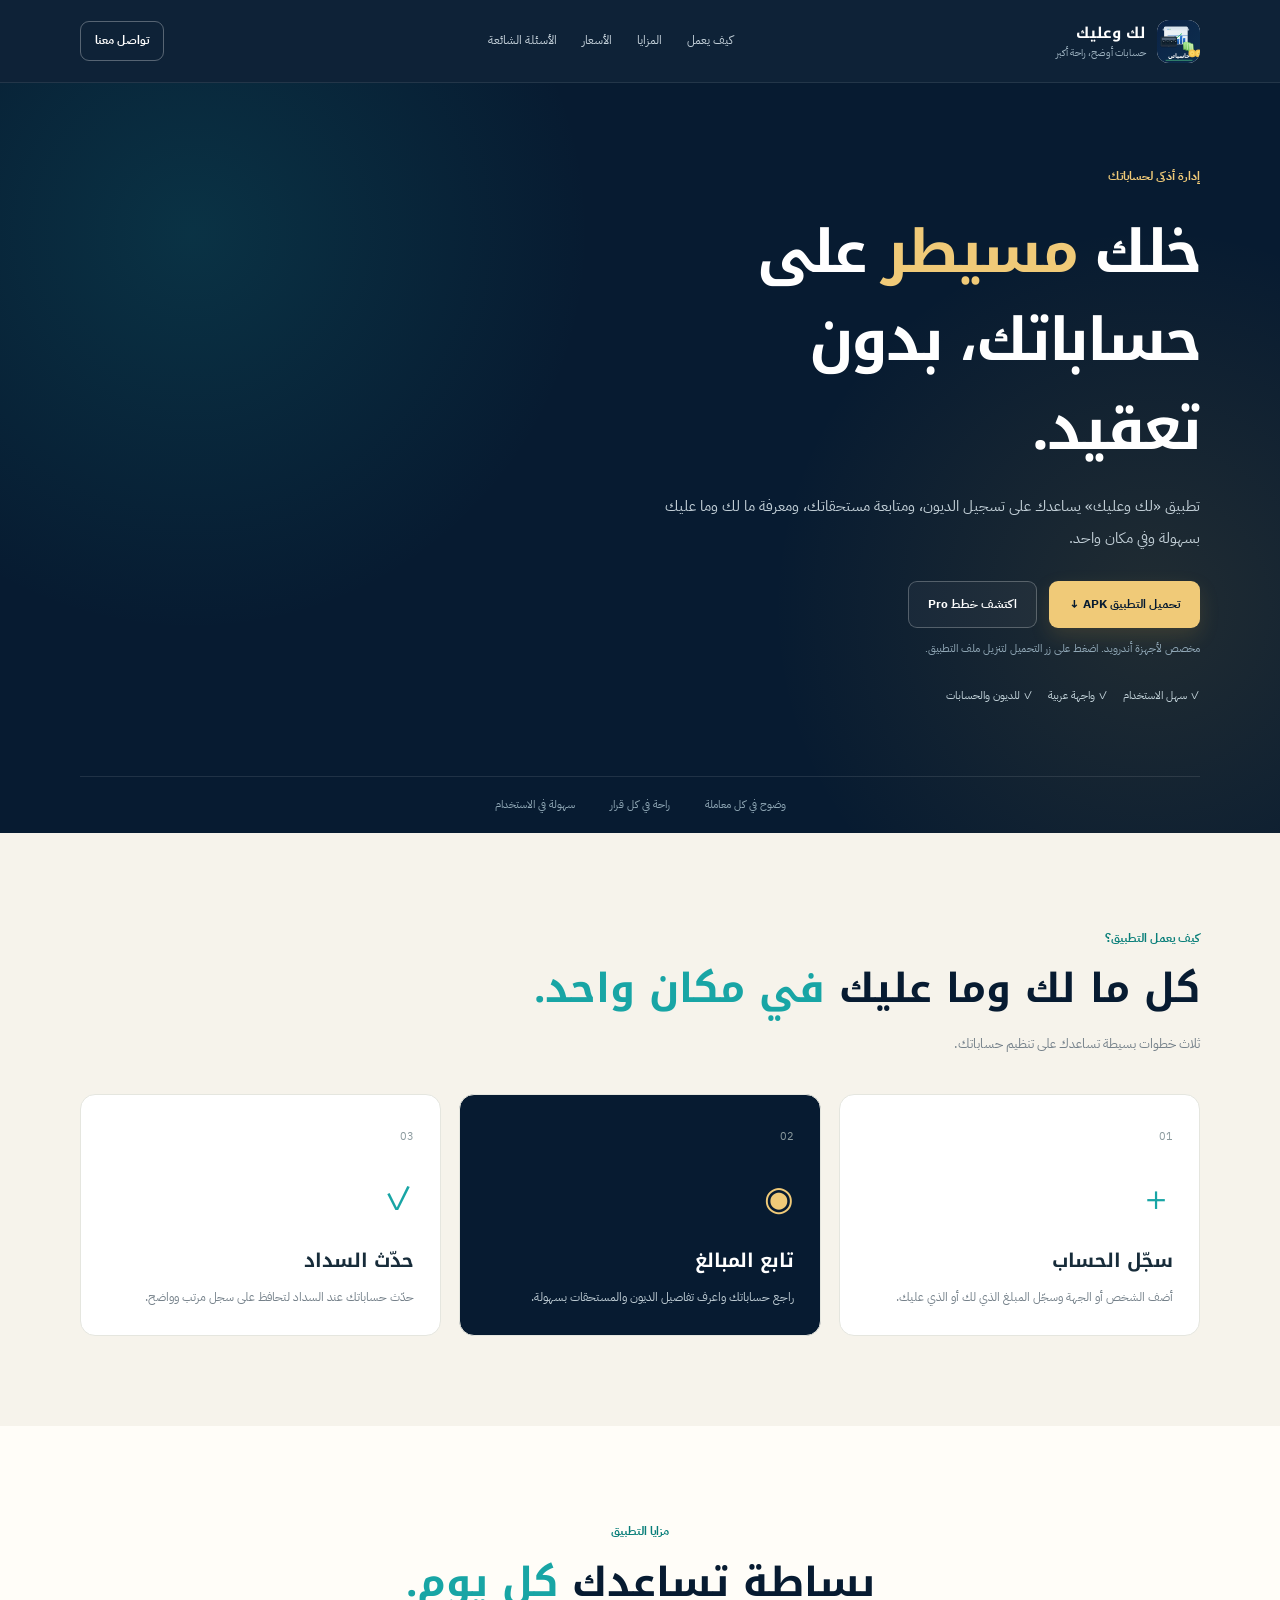
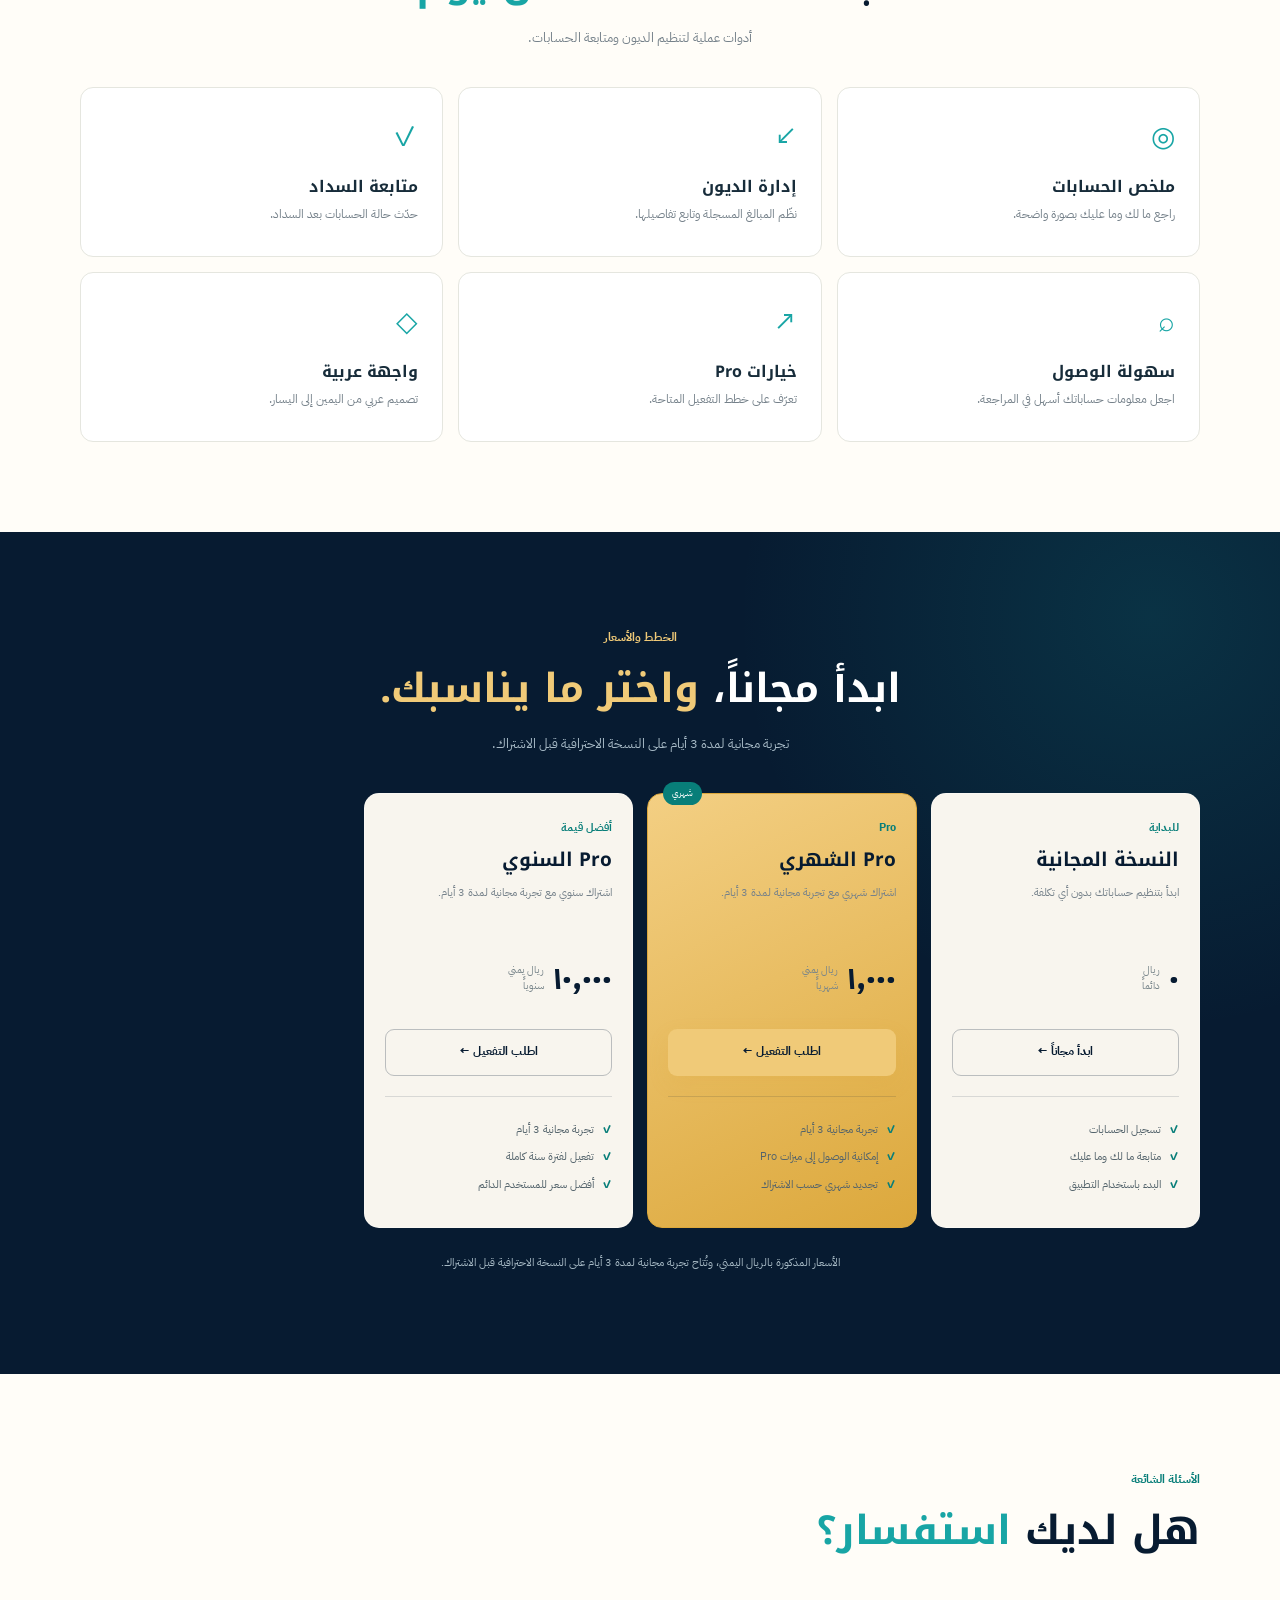
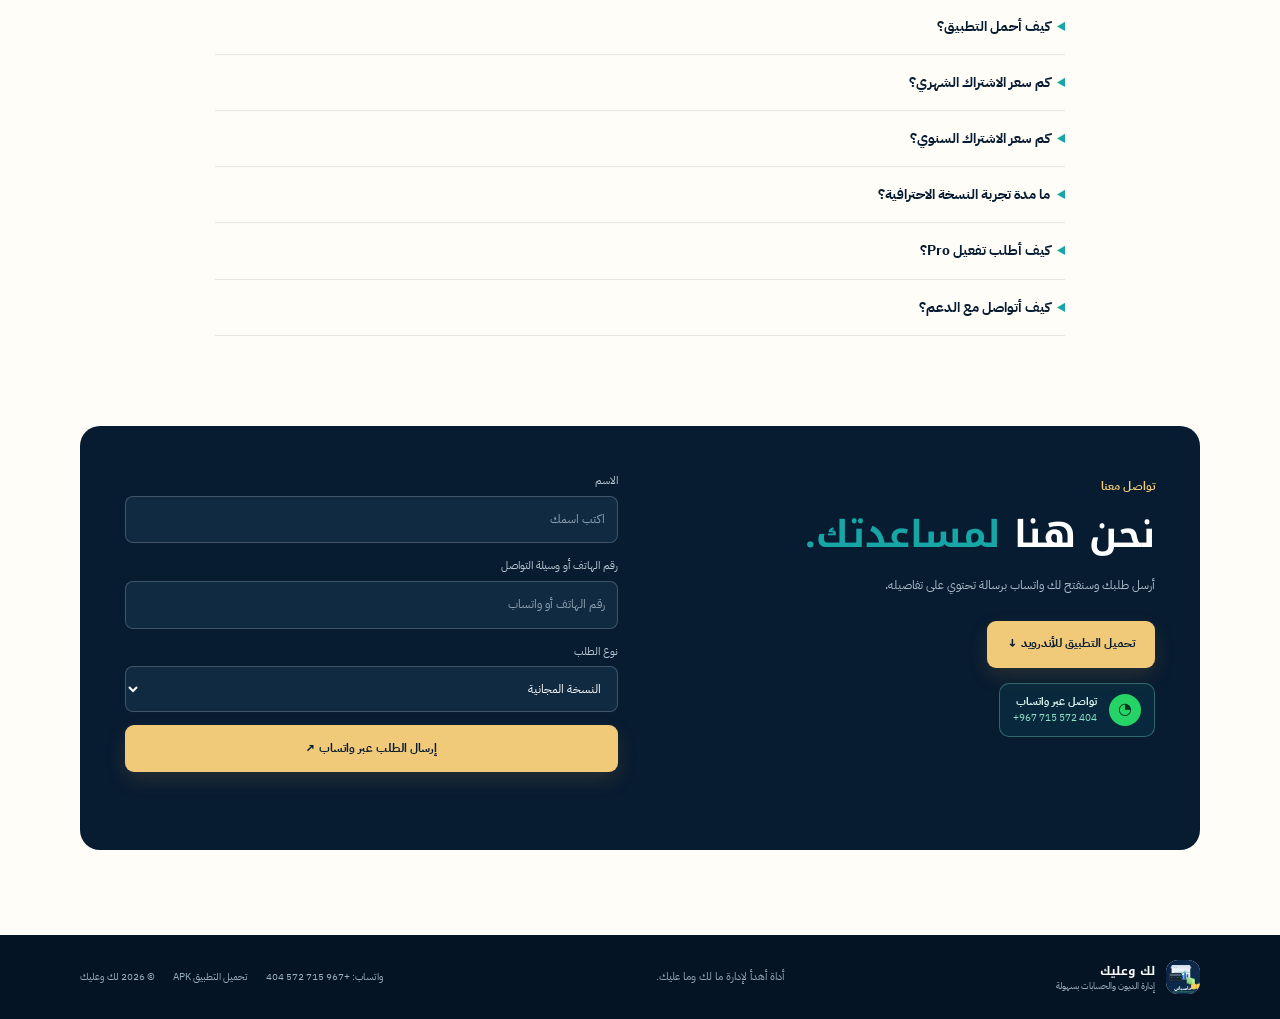
==== commit 16ca40a3: "تحديث رأس الموقع والصورة الترويجية لاستخدام أيقونة التطبيق الجديدة app-icon.svg" ====
--- a/index.html
+++ b/index.html
@@ -18,7 +18,7 @@
     <div class="container topbar-inner">
       <a class="brand" href="#top">
         <span class="brand-mark">
-          <img src="./lakwalik-logo.png" alt="شعار لك وعليك"
+          <img src="./app-icon.svg" alt="شعار لك وعليك"
                onerror="this.style.display='none'">
         </span>
         <span class="brand-copy">
@@ -80,33 +80,8 @@
         </div>
 
         <div class="hero-visual">
-          <div class="dashboard-card">
-            <div class="dashboard-top">
-              <span class="status-dot"></span>
-              <span>ملخص الحسابات</span>
-              <span class="dashboard-date">لك وعليك</span>
-            </div>
-
-            <div class="balance-block">
-              <small>حساباتك في مكان واحد</small>
-              <strong>لك <span>+</span> وعليك <span>−</span></strong>
-              <p>تابع المبالغ والمستحقات بسهولة</p>
-            </div>
-
-            <div class="summary-row">
-              <div>
-                <small>المبالغ التي لك</small>
-                <strong class="positive">متابعة سهلة</strong>
-              </div>
-              <div>
-                <small>المبالغ التي عليك</small>
-                <strong class="negative">حساب أوضح</strong>
-              </div>
-            </div>
-
-            <div class="dashboard-note">
-              ✓ سجّل معاملاتك وراجع حساباتك وقتما تحتاج
-            </div>
+          <div class="promo-card">
+            <img src="./app-icon.svg" alt="أيقونة تطبيق لك وعليك" class="promo-icon">
           </div>
         </div>
       </div>
@@ -204,14 +179,14 @@
         <div class="section-heading center-heading light-heading">
           <span class="section-kicker">الخطط والأسعار</span>
           <h2>ابدأ مجاناً، <span>واختر ما يناسبك.</span></h2>
-          <p>تواصل معنا لتأكيد التفعيل وطريقة الدفع.</p>
+          <p>تجربة مجانية لمدة 3 أيام على النسخة الاحترافية قبل الاشتراك.</p>
         </div>
 
         <div class="pricing-grid">
           <article class="price-card">
             <span class="plan-label">للبداية</span>
             <h3>النسخة المجانية</h3>
-            <p class="plan-description">ابدأ بتنظيم حساباتك.</p>
+            <p class="plan-description">ابدأ بتنظيم حساباتك بدون أي تكلفة.</p>
             <div class="price-line">
               <strong>٠</strong>
               <span>ريال<br>دائماً</span>
@@ -226,60 +201,43 @@
           </article>
 
           <article class="price-card pro-card">
-            <span class="popular-ribbon">الخطة السنوية</span>
+            <span class="popular-ribbon">شهري</span>
             <span class="plan-label">Pro</span>
+            <h3>Pro الشهري</h3>
+            <p class="plan-description">اشتراك شهري مع تجربة مجانية لمدة 3 أيام.</p>
+            <div class="price-line">
+              <strong>١,٠٠٠</strong>
+              <span>ريال يمني<br>شهرياً</span>
+            </div>
+            <a class="button button-primary" href="#contact"
+               data-plan="Pro الشهري — 1000 ريال يمني">اطلب التفعيل ←</a>
+            <ul class="check-list">
+              <li>تجربة مجانية 3 أيام</li>
+              <li>إمكانية الوصول إلى ميزات Pro</li>
+              <li>تجديد شهري حسب الاشتراك</li>
+            </ul>
+          </article>
+
+          <article class="price-card">
+            <span class="plan-label">أفضل قيمة</span>
             <h3>Pro السنوي</h3>
-            <p class="plan-description">تفعيل لمدة سنة.</p>
+            <p class="plan-description">اشتراك سنوي مع تجربة مجانية لمدة 3 أيام.</p>
             <div class="price-line">
-              <strong>٣,٠٠٠</strong>
+              <strong>١٠,٠٠٠</strong>
               <span>ريال يمني<br>سنوياً</span>
             </div>
-            <a class="button button-primary" href="#contact"
-               data-plan="Pro السنوي — 3000 ريال يمني">اطلب التفعيل ←</a>
+            <a class="button button-outline-dark" href="#contact"
+               data-plan="Pro السنوي — 10000 ريال يمني">اطلب التفعيل ←</a>
             <ul class="check-list">
-              <li>مزايا Pro المتاحة بالتطبيق</li>
-              <li>تفعيل لمدة سنة</li>
-              <li>التواصل للدعم والتفعيل</li>
+              <li>تجربة مجانية 3 أيام</li>
+              <li>تفعيل لفترة سنة كاملة</li>
+              <li>أفضل سعر للمستخدم الدائم</li>
             </ul>
           </article>
-
-          <article class="price-card">
-            <span class="plan-label">مرونة في الدفع</span>
-            <h3>Pro الشهري</h3>
-            <p class="plan-description">تواصل معنا لمعرفة رسوم الاشتراك.</p>
-            <div class="price-line">
-              <strong>شهري</strong>
-              <span>تأكيد الرسوم<br>عند الطلب</span>
-            </div>
-            <a class="button button-outline-dark" href="#contact"
-               data-plan="Pro الشهري">استفسر عن السعر ←</a>
-            <ul class="check-list">
-              <li>التواصل لتأكيد السعر</li>
-              <li>معرفة طريقة التفعيل</li>
-              <li>تجديد حسب الاتفاق</li>
-            </ul>
-          </article>
-
-          <article class="price-card lifetime-card">
-            <span class="plan-label">دفعة واحدة</span>
-            <h3>Pro مدى الحياة</h3>
-            <p class="plan-description">تفعيل مدى الحياة حسب الخطة.</p>
-            <div class="price-line">
-              <strong>٧,٠٠٠</strong>
-              <span>ريال يمني<br>مرة واحدة</span>
-            </div>
-            <a class="button button-outline-dark" href="#contact"
-               data-plan="Pro مدى الحياة — 7000 ريال يمني">اطلب التفعيل ←</a>
-            <ul class="check-list">
-              <li>تفعيل مدى الحياة</li>
-              <li>لا توجد رسوم تجديد سنوية</li>
-              <li>التواصل لإتمام التفعيل</li>
-            </ul>
-          </article>
         </div>
 
         <p class="pricing-note">
-          الأسعار المذكورة بالريال اليمني، عدا الخطة الشهرية التي يلزم تأكيد رسومها.
+          الأسعار المذكورة بالريال اليمني، وتُتاح تجربة مجانية لمدة 3 أيام على النسخة الاحترافية قبل الاشتراك.
         </p>
       </div>
     </section>
@@ -294,17 +252,27 @@
         <div class="faq-list">
           <details>
             <summary>كيف أحمل التطبيق؟</summary>
-            <p>اضغط على زر تحميل التطبيق APK الموجود في الموقع، ثم افتح الملف الذي تم تنزيله لإكمال التثبيت على جهاز أندرويد.</p>
+            <p>اضغط على زر تحميل التطبيق APK الموجود في الموقع، ثم افتح الملف الذي تم تنزيله لإكمال التثبيت على جهازك.</p>
+          </details>
+
+          <details>
+            <summary>كم سعر الاشتراك الشهري؟</summary>
+            <p>السعر 1000 ريال يمني شهرياً، مع إمكانية تجربة النسخة الاحترافية لمدة 3 أيام مجاناً.</p>
+          </details>
+
+          <details>
+            <summary>كم سعر الاشتراك السنوي؟</summary>
+            <p>السعر 10000 ريال يمني سنوياً، مع تجربة مجانية لمدة 3 أيام قبل التفعيل.</p>
+          </details>
+
+          <details>
+            <summary>ما مدة تجربة النسخة الاحترافية؟</summary>
+            <p>تتاحة تجربة مجانية لمدة 3 أيام على النسخة الاحترافية قبل الاشتراك.</p>
           </details>
 
           <details>
             <summary>كيف أطلب تفعيل Pro؟</summary>
             <p>اختر الخطة المناسبة، ثم أرسل طلبك من نموذج التواصل أو تواصل معنا عبر واتساب.</p>
-          </details>
-
-          <details>
-            <summary>كم سعر Pro مدى الحياة؟</summary>
-            <p>السعر الموضح في الموقع هو 7000 ريال يمني لمرة واحدة.</p>
           </details>
 
           <details>
@@ -354,7 +322,6 @@
               <option value="النسخة المجانية">النسخة المجانية</option>
               <option value="Pro الشهري">Pro الشهري</option>
               <option value="Pro السنوي">Pro السنوي</option>
-              <option value="Pro مدى الحياة">Pro مدى الحياة</option>
               <option value="استفسار عام">استفسار عام</option>
             </select>
           </label>
@@ -372,7 +339,7 @@
     <div class="container footer-inner">
       <a class="brand footer-brand" href="#top">
         <span class="brand-mark">
-          <img src="./lakwalik-logo.png" alt="شعار لك وعليك"
+          <img src="./app-icon.svg" alt="شعار لك وعليك"
                onerror="this.style.display='none'">
         </span>
         <span class="brand-copy">
@@ -393,7 +360,6 @@
 
   <div class="toast" id="toast" role="status" aria-live="polite"></div>
 
-  <!-- ملف JavaScript الذي رفعته -->
   <script src="./script.js" defer></script>
 </body>
 </html>
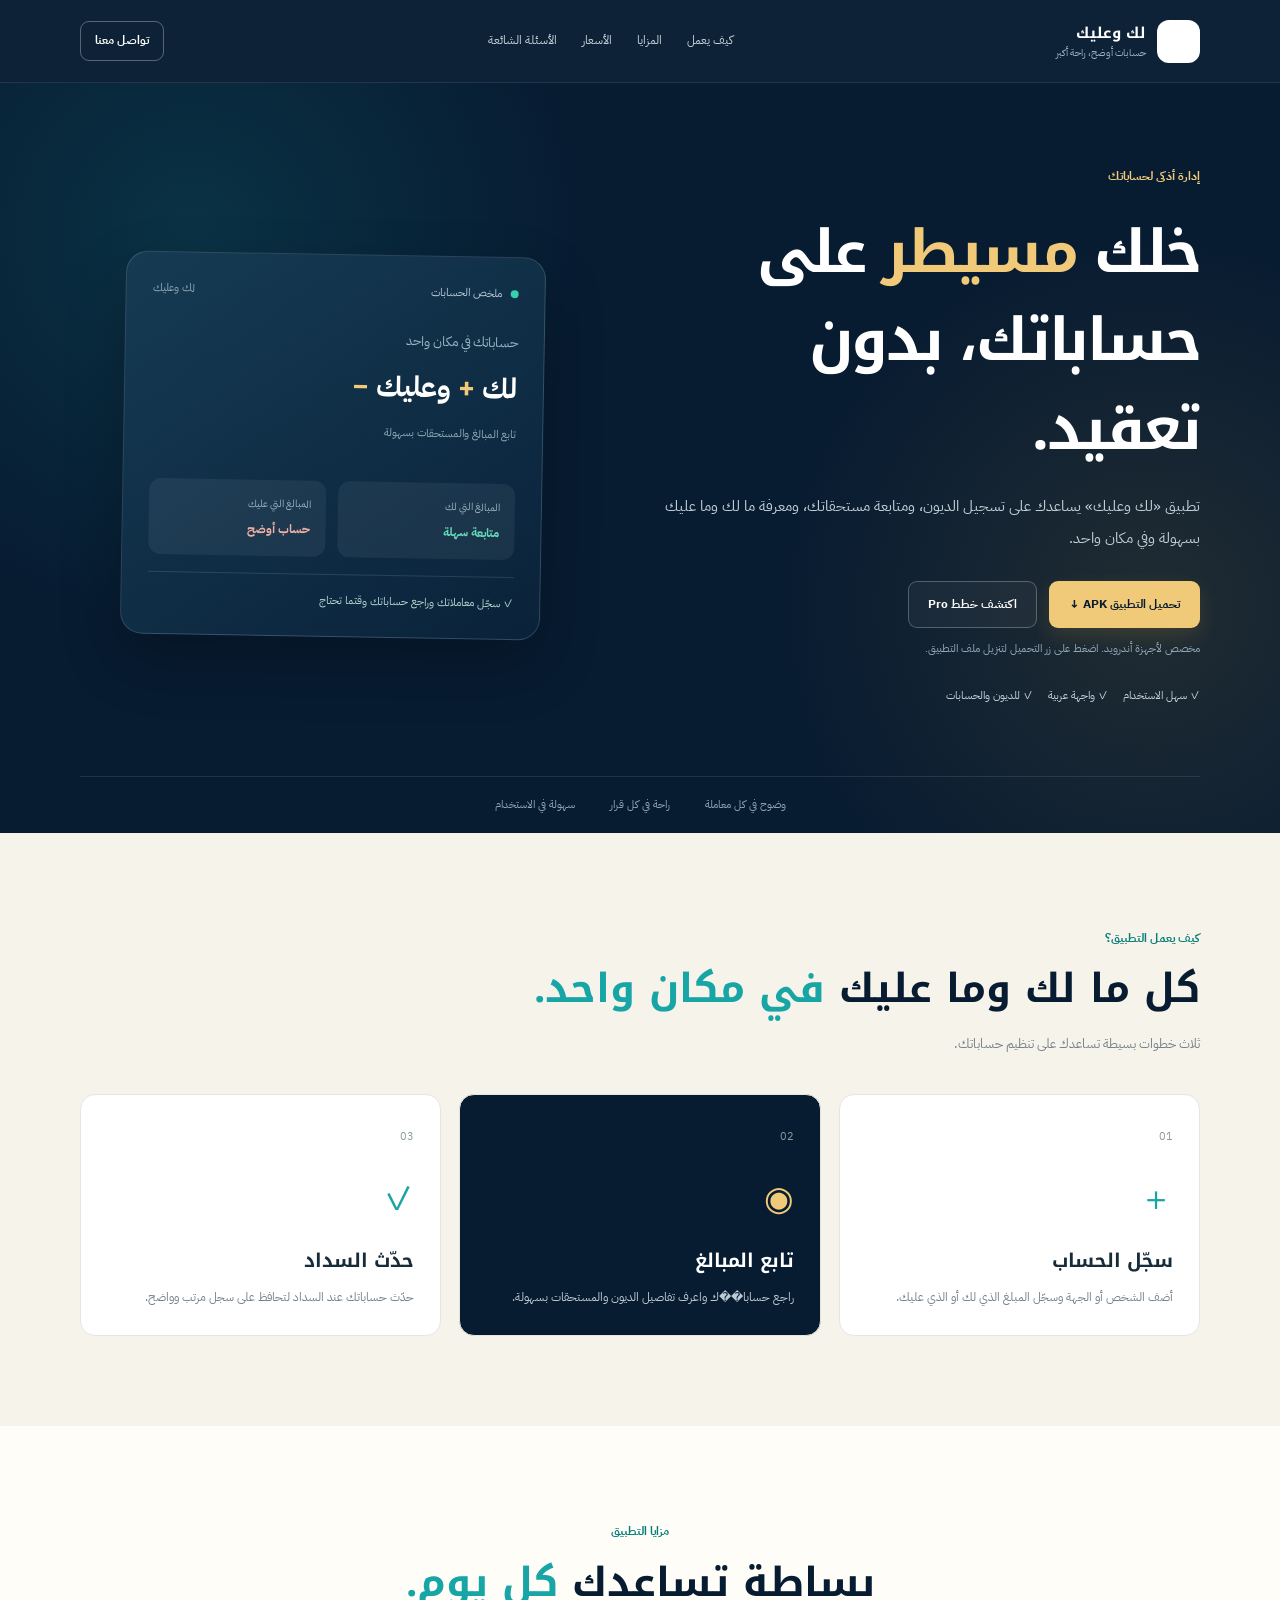
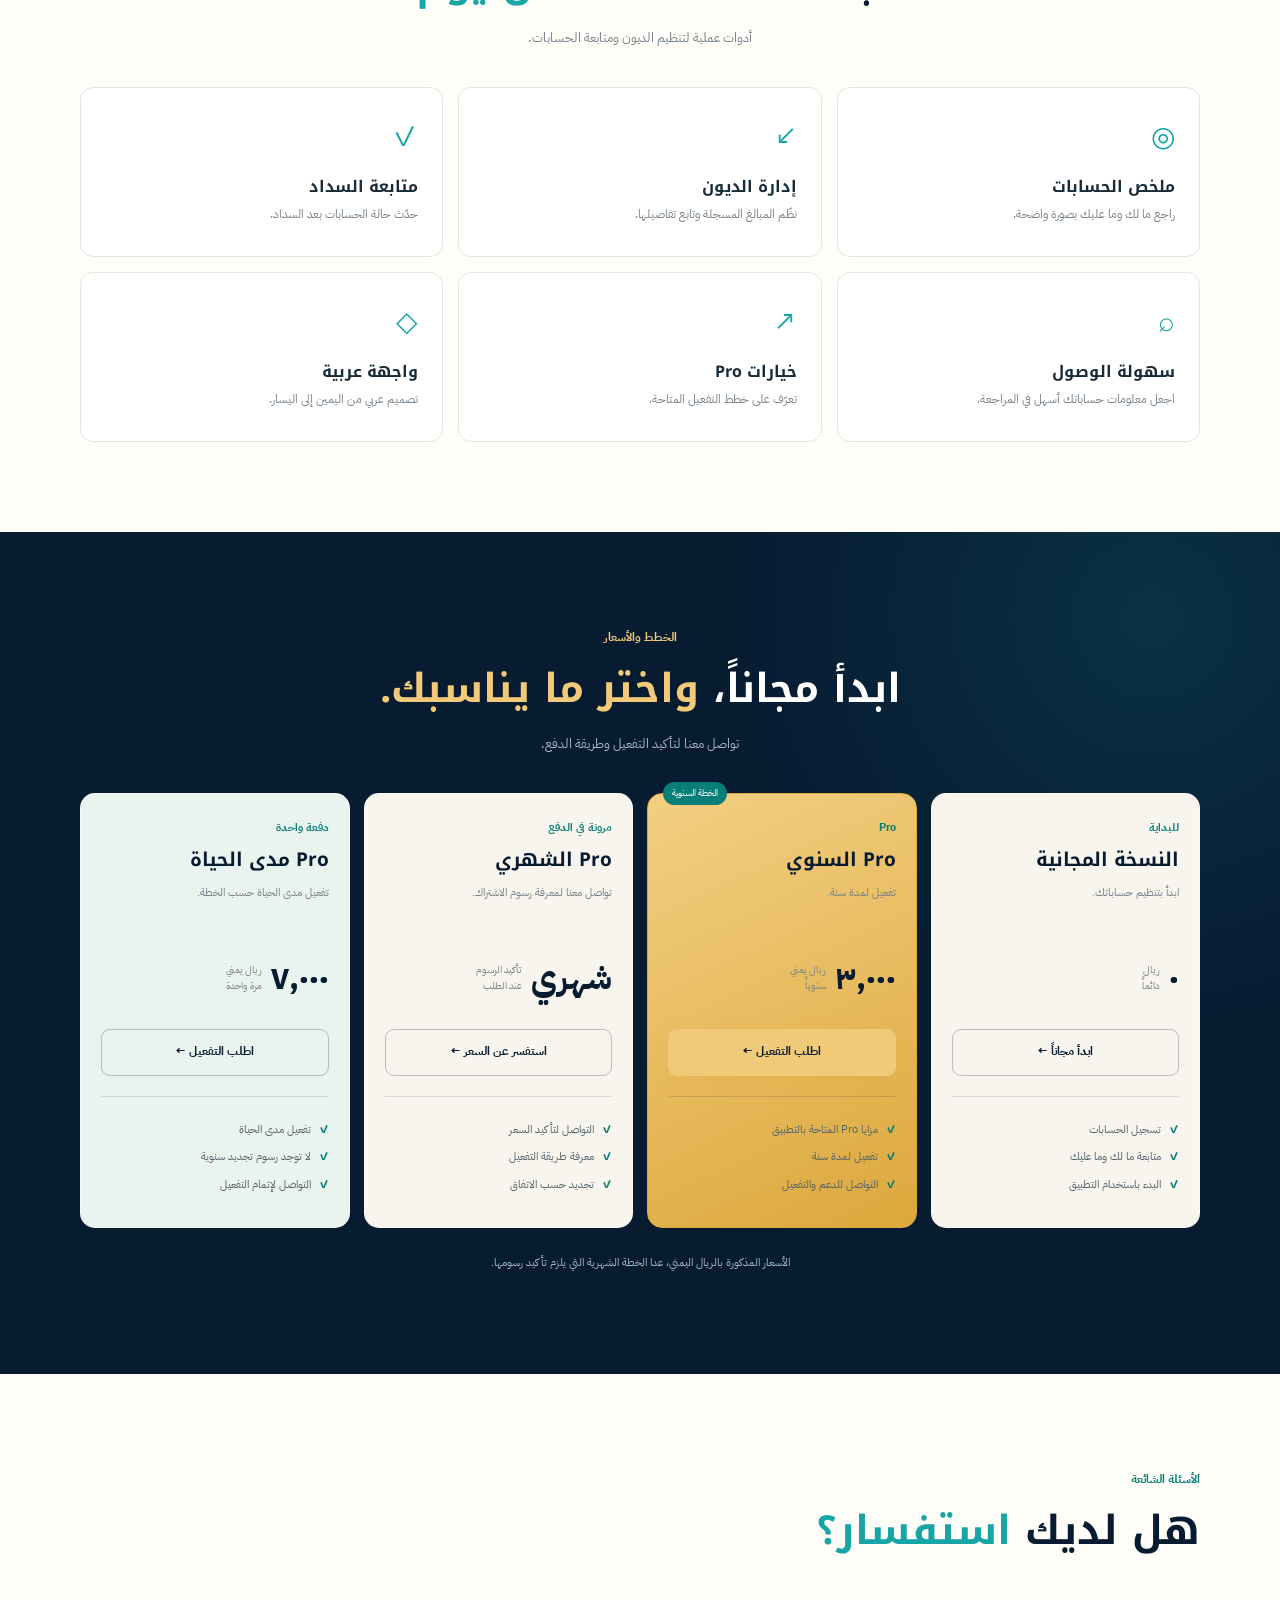
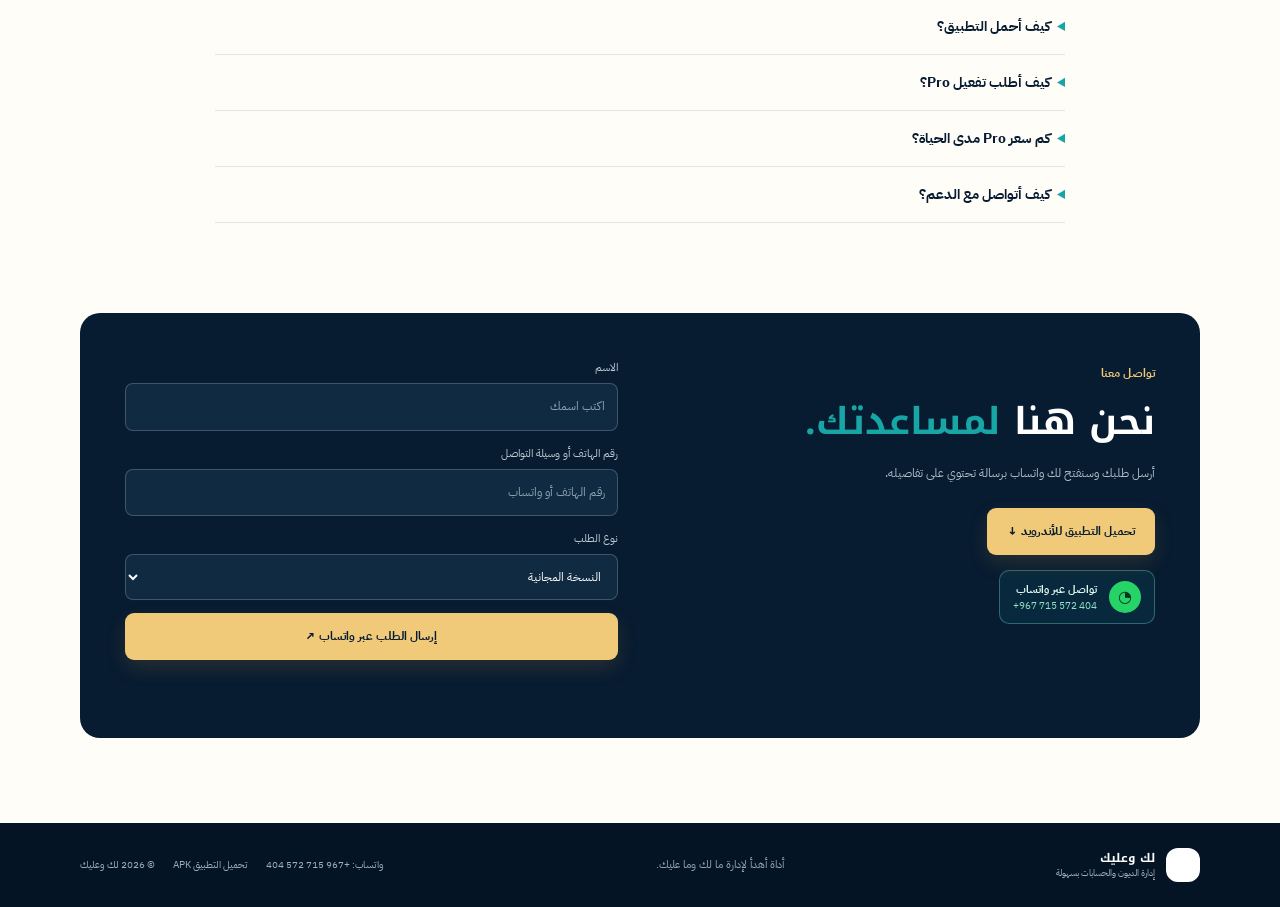
==== commit e5270d06: "استعادة محتوى index.html إلى الحالة الأصلية للمستودع lakwalik-website" ====
--- a/index.html
+++ b/index.html
@@ -18,7 +18,7 @@
     <div class="container topbar-inner">
       <a class="brand" href="#top">
         <span class="brand-mark">
-          <img src="./app-icon.svg" alt="شعار لك وعليك"
+          <img src="./lakwalik-logo.png" alt="شعار لك وعليك"
                onerror="this.style.display='none'">
         </span>
         <span class="brand-copy">
@@ -80,8 +80,33 @@
         </div>
 
         <div class="hero-visual">
-          <div class="promo-card">
-            <img src="./app-icon.svg" alt="أيقونة تطبيق لك وعليك" class="promo-icon">
+          <div class="dashboard-card">
+            <div class="dashboard-top">
+              <span class="status-dot"></span>
+              <span>ملخص الحسابات</span>
+              <span class="dashboard-date">لك وعليك</span>
+            </div>
+
+            <div class="balance-block">
+              <small>حساباتك في مكان واحد</small>
+              <strong>لك <span>+</span> وعليك <span>−</span></strong>
+              <p>تابع المبالغ والمستحقات بسهولة</p>
+            </div>
+
+            <div class="summary-row">
+              <div>
+                <small>المبالغ التي لك</small>
+                <strong class="positive">متابعة سهلة</strong>
+              </div>
+              <div>
+                <small>المبالغ التي عليك</small>
+                <strong class="negative">حساب أوضح</strong>
+              </div>
+            </div>
+
+            <div class="dashboard-note">
+              ✓ سجّل معاملاتك وراجع حساباتك وقتما تحتاج
+            </div>
           </div>
         </div>
       </div>
@@ -113,7 +138,7 @@
             <span class="step-number">02</span>
             <div class="step-icon">◉</div>
             <h3>تابع المبالغ</h3>
-            <p>راجع حساباتك واعرف تفاصيل الديون والمستحقات بسهولة.</p>
+            <p>راجع حسابا��ك واعرف تفاصيل الديون والمستحقات بسهولة.</p>
           </article>
 
           <article class="step-card">
@@ -179,14 +204,14 @@
         <div class="section-heading center-heading light-heading">
           <span class="section-kicker">الخطط والأسعار</span>
           <h2>ابدأ مجاناً، <span>واختر ما يناسبك.</span></h2>
-          <p>تجربة مجانية لمدة 3 أيام على النسخة الاحترافية قبل الاشتراك.</p>
+          <p>تواصل معنا لتأكيد التفعيل وطريقة الدفع.</p>
         </div>
 
         <div class="pricing-grid">
           <article class="price-card">
             <span class="plan-label">للبداية</span>
             <h3>النسخة المجانية</h3>
-            <p class="plan-description">ابدأ بتنظيم حساباتك بدون أي تكلفة.</p>
+            <p class="plan-description">ابدأ بتنظيم حساباتك.</p>
             <div class="price-line">
               <strong>٠</strong>
               <span>ريال<br>دائماً</span>
@@ -201,43 +226,60 @@
           </article>
 
           <article class="price-card pro-card">
-            <span class="popular-ribbon">شهري</span>
+            <span class="popular-ribbon">الخطة السنوية</span>
             <span class="plan-label">Pro</span>
+            <h3>Pro السنوي</h3>
+            <p class="plan-description">تفعيل لمدة سنة.</p>
+            <div class="price-line">
+              <strong>٣,٠٠٠</strong>
+              <span>ريال يمني<br>سنوياً</span>
+            </div>
+            <a class="button button-primary" href="#contact"
+               data-plan="Pro السنوي — 3000 ريال يمني">اطلب التفعيل ←</a>
+            <ul class="check-list">
+              <li>مزايا Pro المتاحة بالتطبيق</li>
+              <li>تفعيل لمدة سنة</li>
+              <li>التواصل للدعم والتفعيل</li>
+            </ul>
+          </article>
+
+          <article class="price-card">
+            <span class="plan-label">مرونة في الدفع</span>
             <h3>Pro الشهري</h3>
-            <p class="plan-description">اشتراك شهري مع تجربة مجانية لمدة 3 أيام.</p>
+            <p class="plan-description">تواصل معنا لمعرفة رسوم الاشتراك.</p>
             <div class="price-line">
-              <strong>١,٠٠٠</strong>
-              <span>ريال يمني<br>شهرياً</span>
-            </div>
-            <a class="button button-primary" href="#contact"
-               data-plan="Pro الشهري — 1000 ريال يمني">اطلب التفعيل ←</a>
+              <strong>شهري</strong>
+              <span>تأكيد الرسوم<br>عند الطلب</span>
+            </div>
+            <a class="button button-outline-dark" href="#contact"
+               data-plan="Pro الشهري">استفسر عن السعر ←</a>
             <ul class="check-list">
-              <li>تجربة مجانية 3 أيام</li>
-              <li>إمكانية الوصول إلى ميزات Pro</li>
-              <li>تجديد شهري حسب الاشتراك</li>
+              <li>التواصل لتأكيد السعر</li>
+              <li>معرفة طريقة التفعيل</li>
+              <li>تجديد حسب الاتفاق</li>
             </ul>
           </article>
 
-          <article class="price-card">
-            <span class="plan-label">أفضل قيمة</span>
-            <h3>Pro السنوي</h3>
-            <p class="plan-description">اشتراك سنوي مع تجربة مجانية لمدة 3 أيام.</p>
+          <article class="price-card lifetime-card">
+            <span class="plan-label">دفعة واحدة</span>
+            <h3>Pro مدى الحياة</h3>
+            <p class="plan-description">تفعيل مدى الحياة حسب الخطة.</p>
             <div class="price-line">
-              <strong>١٠,٠٠٠</strong>
-              <span>ريال يمني<br>سنوياً</span>
+              <strong>٧,٠٠٠</strong>
+              <span>ريال يمني<br>مرة واحدة</span>
             </div>
             <a class="button button-outline-dark" href="#contact"
-               data-plan="Pro السنوي — 10000 ريال يمني">اطلب التفعيل ←</a>
+               data-plan="Pro مدى الحياة — 7000 ريال يمني">اطلب التفعيل ←</a>
             <ul class="check-list">
-              <li>تجربة مجانية 3 أيام</li>
-              <li>تفعيل لفترة سنة كاملة</li>
-              <li>أفضل سعر للمستخدم الدائم</li>
+              <li>تفعيل مدى الحياة</li>
+              <li>لا توجد رسوم تجديد سنوية</li>
+              <li>التواصل لإتمام التفعيل</li>
             </ul>
           </article>
         </div>
 
         <p class="pricing-note">
-          الأسعار المذكورة بالريال اليمني، وتُتاح تجربة مجانية لمدة 3 أيام على النسخة الاحترافية قبل الاشتراك.
+          الأسعار المذكورة بالريال اليمني، عدا الخطة الشهرية التي يلزم تأكيد رسومها.
         </p>
       </div>
     </section>
@@ -256,23 +298,13 @@
           </details>
 
           <details>
-            <summary>كم سعر الاشتراك الشهري؟</summary>
-            <p>السعر 1000 ريال يمني شهرياً، مع إمكانية تجربة النسخة الاحترافية لمدة 3 أيام مجاناً.</p>
-          </details>
-
-          <details>
-            <summary>كم سعر الاشتراك السنوي؟</summary>
-            <p>السعر 10000 ريال يمني سنوياً، مع تجربة مجانية لمدة 3 أيام قبل التفعيل.</p>
-          </details>
-
-          <details>
-            <summary>ما مدة تجربة النسخة الاحترافية؟</summary>
-            <p>تتاحة تجربة مجانية لمدة 3 أيام على النسخة الاحترافية قبل الاشتراك.</p>
-          </details>
-
-          <details>
             <summary>كيف أطلب تفعيل Pro؟</summary>
             <p>اختر الخطة المناسبة، ثم أرسل طلبك من نموذج التواصل أو تواصل معنا عبر واتساب.</p>
+          </details>
+
+          <details>
+            <summary>كم سعر Pro مدى الحياة؟</summary>
+            <p>السعر الموضح في الموقع هو 7000 ريال يمني لمرة واحدة.</p>
           </details>
 
           <details>
@@ -322,6 +354,7 @@
               <option value="النسخة المجانية">النسخة المجانية</option>
               <option value="Pro الشهري">Pro الشهري</option>
               <option value="Pro السنوي">Pro السنوي</option>
+              <option value="Pro مدى الحياة">Pro مدى الحياة</option>
               <option value="استفسار عام">استفسار عام</option>
             </select>
           </label>
@@ -339,7 +372,7 @@
     <div class="container footer-inner">
       <a class="brand footer-brand" href="#top">
         <span class="brand-mark">
-          <img src="./app-icon.svg" alt="شعار لك وعليك"
+          <img src="./lakwalik-logo.png" alt="شعار لك وعليك"
                onerror="this.style.display='none'">
         </span>
         <span class="brand-copy">
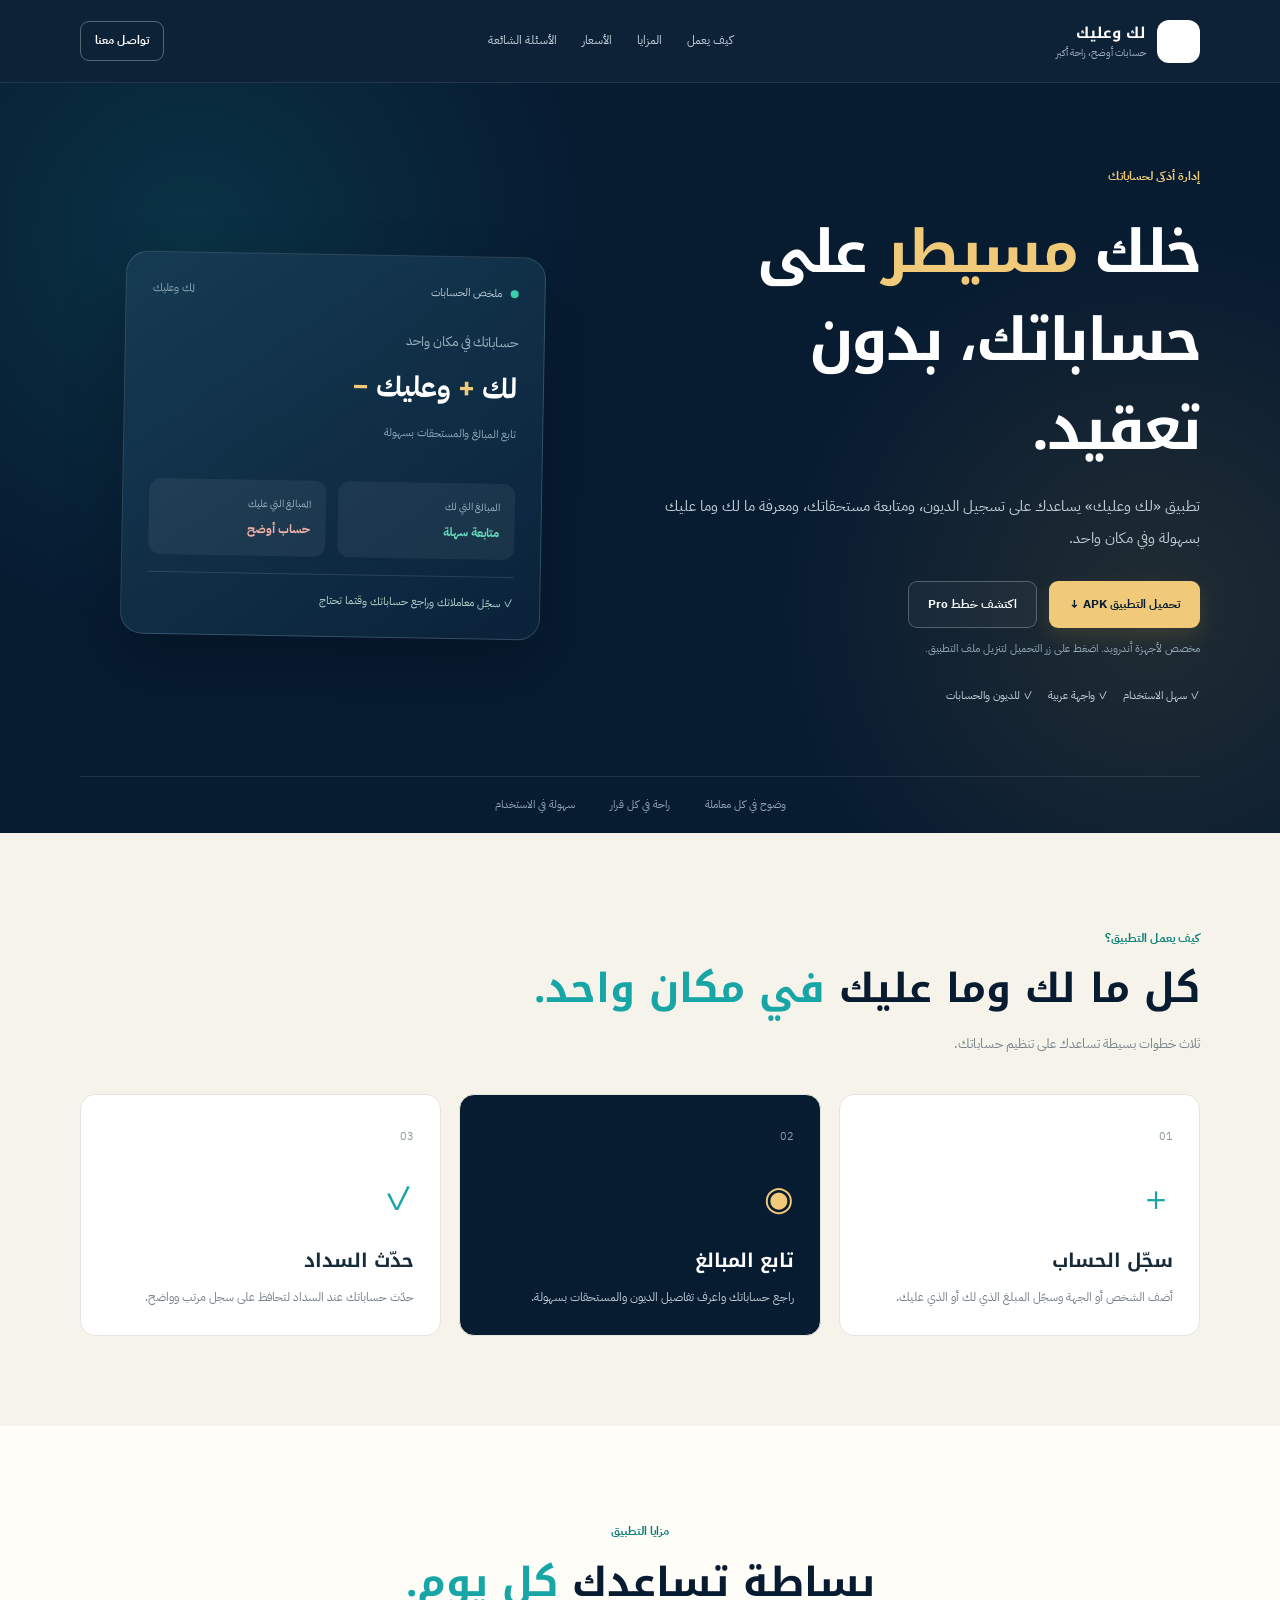
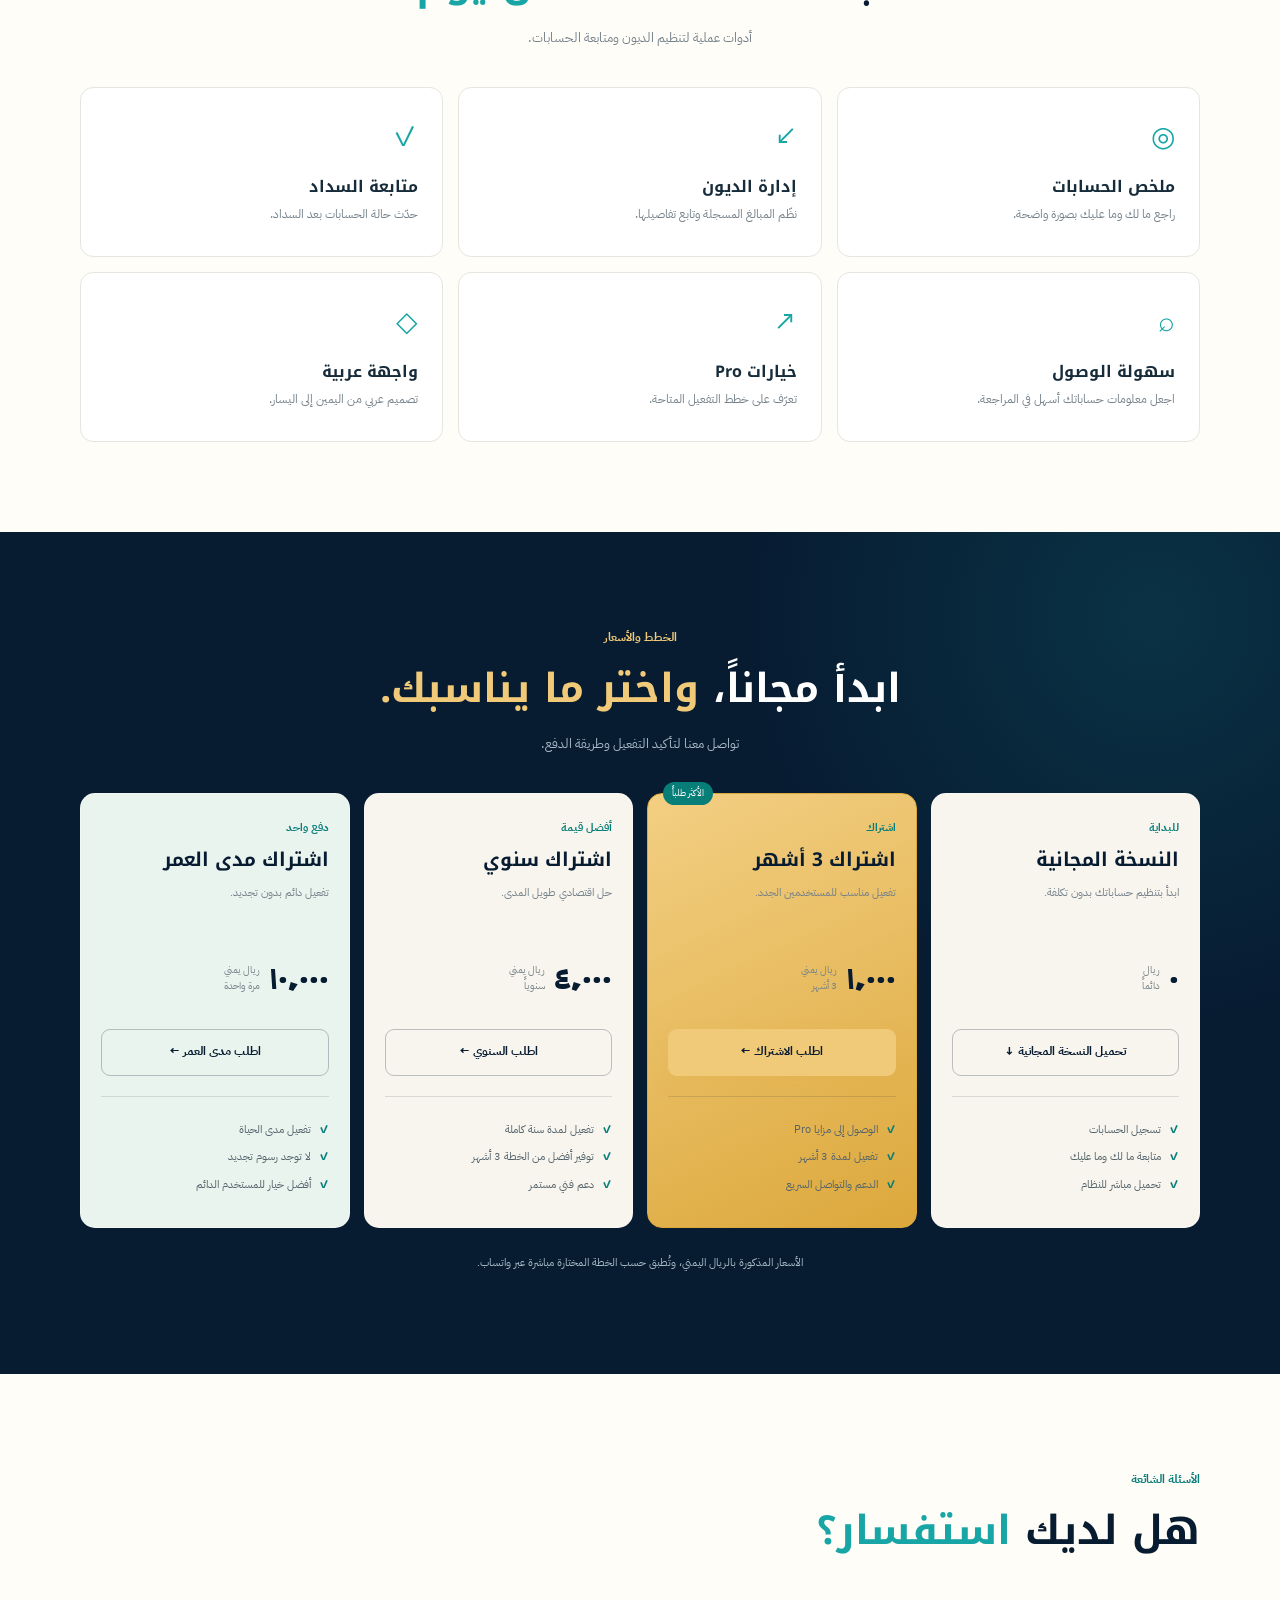
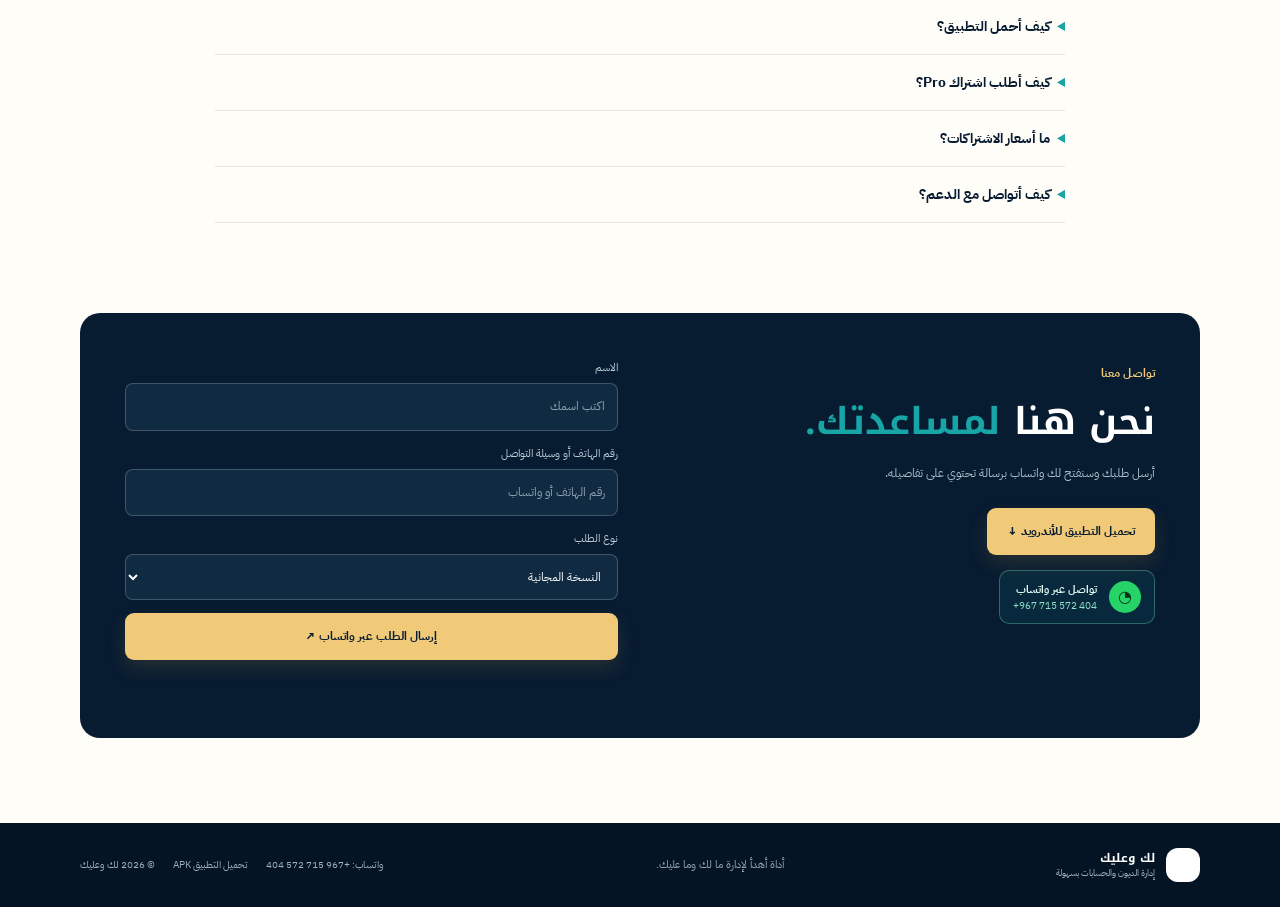
==== commit 1df9ba11: "Update pricing plans and direct APK/WhatsApp actions for the website" ====
--- a/index.html
+++ b/index.html
@@ -138,7 +138,7 @@
             <span class="step-number">02</span>
             <div class="step-icon">◉</div>
             <h3>تابع المبالغ</h3>
-            <p>راجع حسابا��ك واعرف تفاصيل الديون والمستحقات بسهولة.</p>
+            <p>راجع حساباتك واعرف تفاصيل الديون والمستحقات بسهولة.</p>
           </article>
 
           <article class="step-card">
@@ -211,75 +211,71 @@
           <article class="price-card">
             <span class="plan-label">للبداية</span>
             <h3>النسخة المجانية</h3>
-            <p class="plan-description">ابدأ بتنظيم حساباتك.</p>
+            <p class="plan-description">ابدأ بتنظيم حساباتك بدون تكلفة.</p>
             <div class="price-line">
               <strong>٠</strong>
               <span>ريال<br>دائماً</span>
             </div>
-            <a class="button button-outline-dark" href="#contact"
-               data-plan="النسخة المجانية">ابدأ مجاناً ←</a>
+            <a class="button button-outline-dark" href="https://github.com/ragifi404-lang/lakwalik-website/releases/download/v1.1.0/app-release.apk" target="_blank" rel="noopener noreferrer">تحميل النسخة المجانية ↓</a>
             <ul class="check-list">
               <li>تسجيل الحسابات</li>
               <li>متابعة ما لك وما عليك</li>
-              <li>البدء باستخدام التطبيق</li>
+              <li>تحميل مباشر للنظام</li>
             </ul>
           </article>
 
           <article class="price-card pro-card">
-            <span class="popular-ribbon">الخطة السنوية</span>
-            <span class="plan-label">Pro</span>
-            <h3>Pro السنوي</h3>
-            <p class="plan-description">تفعيل لمدة سنة.</p>
+            <span class="popular-ribbon">الأكثر طلباً</span>
+            <span class="plan-label">اشتراك</span>
+            <h3>اشتراك 3 أشهر</h3>
+            <p class="plan-description">تفعيل مناسب للمستخدمين الجدد.</p>
             <div class="price-line">
-              <strong>٣,٠٠٠</strong>
+              <strong>١٬٠٠٠</strong>
+              <span>ريال يمني<br>3 أشهر</span>
+            </div>
+            <a class="button button-primary" href="#contact" data-plan="اشتراك 3 أشهر — 1000 ريال يمني">اطلب الاشتراك ←</a>
+            <ul class="check-list">
+              <li>الوصول إلى مزايا Pro</li>
+              <li>تفعيل لمدة 3 أشهر</li>
+              <li>الدعم والتواصل السريع</li>
+            </ul>
+          </article>
+
+          <article class="price-card">
+            <span class="plan-label">أفضل قيمة</span>
+            <h3>اشتراك سنوي</h3>
+            <p class="plan-description">حل اقتصادي طويل المدى.</p>
+            <div class="price-line">
+              <strong>٤٬٠٠٠</strong>
               <span>ريال يمني<br>سنوياً</span>
             </div>
-            <a class="button button-primary" href="#contact"
-               data-plan="Pro السنوي — 3000 ريال يمني">اطلب التفعيل ←</a>
+            <a class="button button-outline-dark" href="#contact" data-plan="اشتراك سنوي — 4000 ريال يمني">اطلب السنوي ←</a>
             <ul class="check-list">
-              <li>مزايا Pro المتاحة بالتطبيق</li>
-              <li>تفعيل لمدة سنة</li>
-              <li>التواصل للدعم والتفعيل</li>
+              <li>تفعيل لمدة سنة كاملة</li>
+              <li>توفير أفضل من الخطة 3 أشهر</li>
+              <li>دعم فني مستمر</li>
             </ul>
           </article>
 
-          <article class="price-card">
-            <span class="plan-label">مرونة في الدفع</span>
-            <h3>Pro الشهري</h3>
-            <p class="plan-description">تواصل معنا لمعرفة رسوم الاشتراك.</p>
+          <article class="price-card lifetime-card">
+            <span class="plan-label">دفع واحد</span>
+            <h3>اشتراك مدى العمر</h3>
+            <p class="plan-description">تفعيل دائم بدون تجديد.</p>
             <div class="price-line">
-              <strong>شهري</strong>
-              <span>تأكيد الرسوم<br>عند الطلب</span>
-            </div>
-            <a class="button button-outline-dark" href="#contact"
-               data-plan="Pro الشهري">استفسر عن السعر ←</a>
-            <ul class="check-list">
-              <li>التواصل لتأكيد السعر</li>
-              <li>معرفة طريقة التفعيل</li>
-              <li>تجديد حسب الاتفاق</li>
-            </ul>
-          </article>
-
-          <article class="price-card lifetime-card">
-            <span class="plan-label">دفعة واحدة</span>
-            <h3>Pro مدى الحياة</h3>
-            <p class="plan-description">تفعيل مدى الحياة حسب الخطة.</p>
-            <div class="price-line">
-              <strong>٧,٠٠٠</strong>
+              <strong>١٠٬٠٠٠</strong>
               <span>ريال يمني<br>مرة واحدة</span>
             </div>
-            <a class="button button-outline-dark" href="#contact"
-               data-plan="Pro مدى الحياة — 7000 ريال يمني">اطلب التفعيل ←</a>
+            <a class="button button-outline-dark" href="#contact" data-plan="اشتراك مدى العمر — 10000 ريال يمني">اطلب مدى العمر ←</a>
             <ul class="check-list">
               <li>تفعيل مدى الحياة</li>
-              <li>لا توجد رسوم تجديد سنوية</li>
-              <li>التواصل لإتمام التفعيل</li>
+              <li>لا توجد رسوم تجديد</li>
+              <li>أفضل خيار للمستخدم الدائم</li>
             </ul>
           </article>
         </div>
 
         <p class="pricing-note">
-          الأسعار المذكورة بالريال اليمني، عدا الخطة الشهرية التي يلزم تأكيد رسومها.
+          الأسعار المذكورة بالريال اليمني، وتُطبق حسب الخطة المختارة مباشرة عبر واتساب.
         </p>
       </div>
     </section>
@@ -294,22 +290,22 @@
         <div class="faq-list">
           <details>
             <summary>كيف أحمل التطبيق؟</summary>
-            <p>اضغط على زر تحميل التطبيق APK الموجود في الموقع، ثم افتح الملف الذي تم تنزيله لإكمال التثبيت على جهازك.</p>
+            <p>اضغط على زر تحميل التطبيق APK الموجود في الموقع، ثم افتح الملف الذي تم تنزيله لإكمال التثبيت على جهاز الأندرويد.</p>
           </details>
 
           <details>
-            <summary>كيف أطلب تفعيل Pro؟</summary>
+            <summary>كيف أطلب اشتراك Pro؟</summary>
             <p>اختر الخطة المناسبة، ثم أرسل طلبك من نموذج التواصل أو تواصل معنا عبر واتساب.</p>
           </details>
 
           <details>
-            <summary>كم سعر Pro مدى الحياة؟</summary>
-            <p>السعر الموضح في الموقع هو 7000 ريال يمني لمرة واحدة.</p>
+            <summary>ما أسعار الاشتراكات؟</summary>
+            <p>اشتراك 3 أشهر: 1000 ريال يمني، اشتراك سنوي: 4000 ريال يمني، اشتراك مدى العمر: 10000 ريال يمني.</p>
           </details>
 
           <details>
             <summary>كيف أتواصل مع الدعم؟</summary>
-            <p>يمكنك استخدام زر واتساب الموجود في الموقع لإرسال استفسارك.</p>
+            <p>يمكنك استخدام زر واتساب الموجود في الموقع لإرسال استفسارك مباشرة إلى المطور.</p>
           </details>
         </div>
       </div>
@@ -323,7 +319,7 @@
           <p>أرسل طلبك وسنفتح لك واتساب برسالة تحتوي على تفاصيله.</p>
 
           <a class="button button-primary download-button"
-             href="https://github.com/ragifi404-lang/lakwalik-website/releases/download/v1.1.0/app-release.apk">
+             href="https://github.com/ragifi404-lang/lakwalik-website/releases/download/v1.1.0/app-release.apk" target="_blank" rel="noopener noreferrer">
             تحميل التطبيق للأندرويد ↓
           </a>
 
@@ -352,9 +348,9 @@
             نوع الطلب
             <select name="plan" required>
               <option value="النسخة المجانية">النسخة المجانية</option>
-              <option value="Pro الشهري">Pro الشهري</option>
-              <option value="Pro السنوي">Pro السنوي</option>
-              <option value="Pro مدى الحياة">Pro مدى الحياة</option>
+              <option value="اشتراك 3 أشهر">اشتراك 3 أشهر</option>
+              <option value="اشتراك سنوي">اشتراك سنوي</option>
+              <option value="اشتراك مدى العمر">اشتراك مدى العمر</option>
               <option value="استفسار عام">استفسار عام</option>
             </select>
           </label>
@@ -384,7 +380,7 @@
       <a class="footer-whatsapp" href="https://wa.me/967715572404"
          target="_blank" rel="noopener">واتساب: +967 715 572 404</a>
       <a class="footer-whatsapp"
-         href="https://github.com/ragifi404-lang/lakwalik-website/releases/download/v1.1.0/app-release.apk">
+         href="https://github.com/ragifi404-lang/lakwalik-website/releases/download/v1.1.0/app-release.apk" target="_blank" rel="noopener noreferrer">
         تحميل التطبيق APK
       </a>
       <span class="footer-copy">© 2026 لك وعليك</span>
